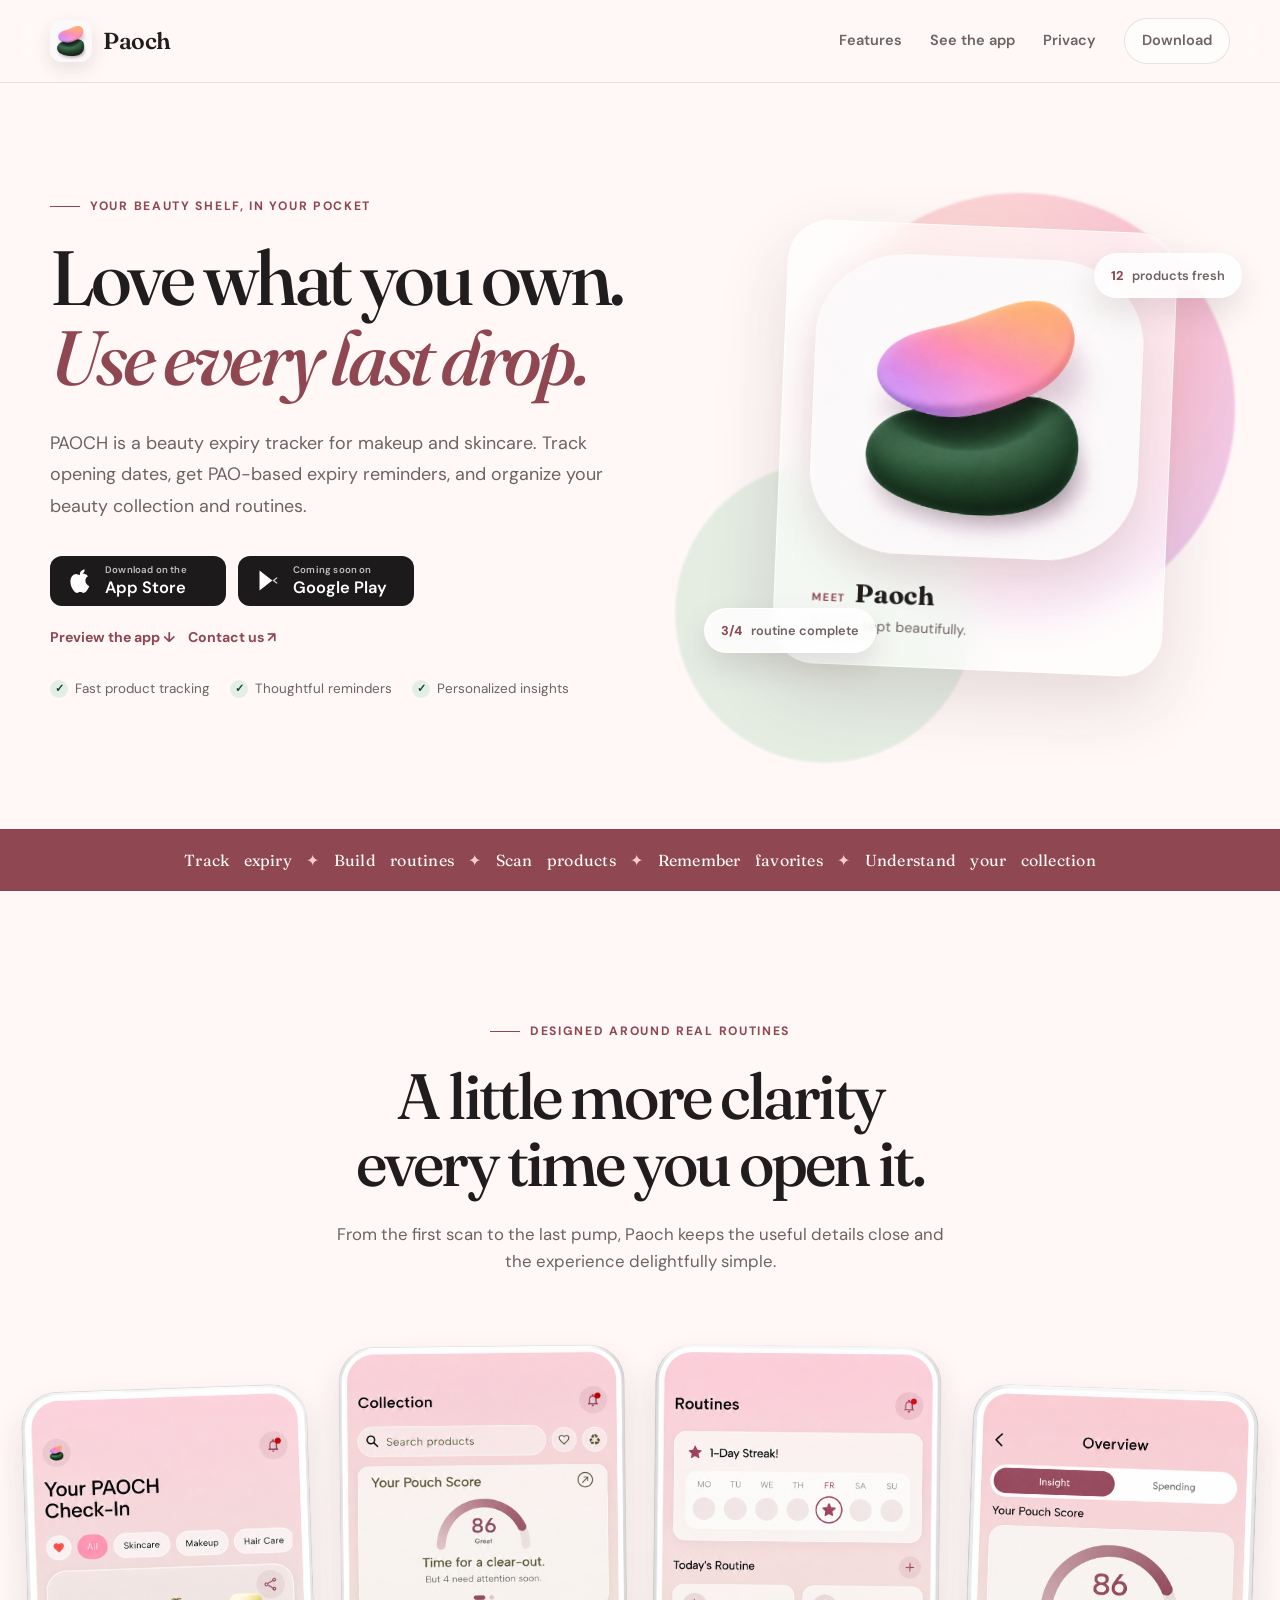
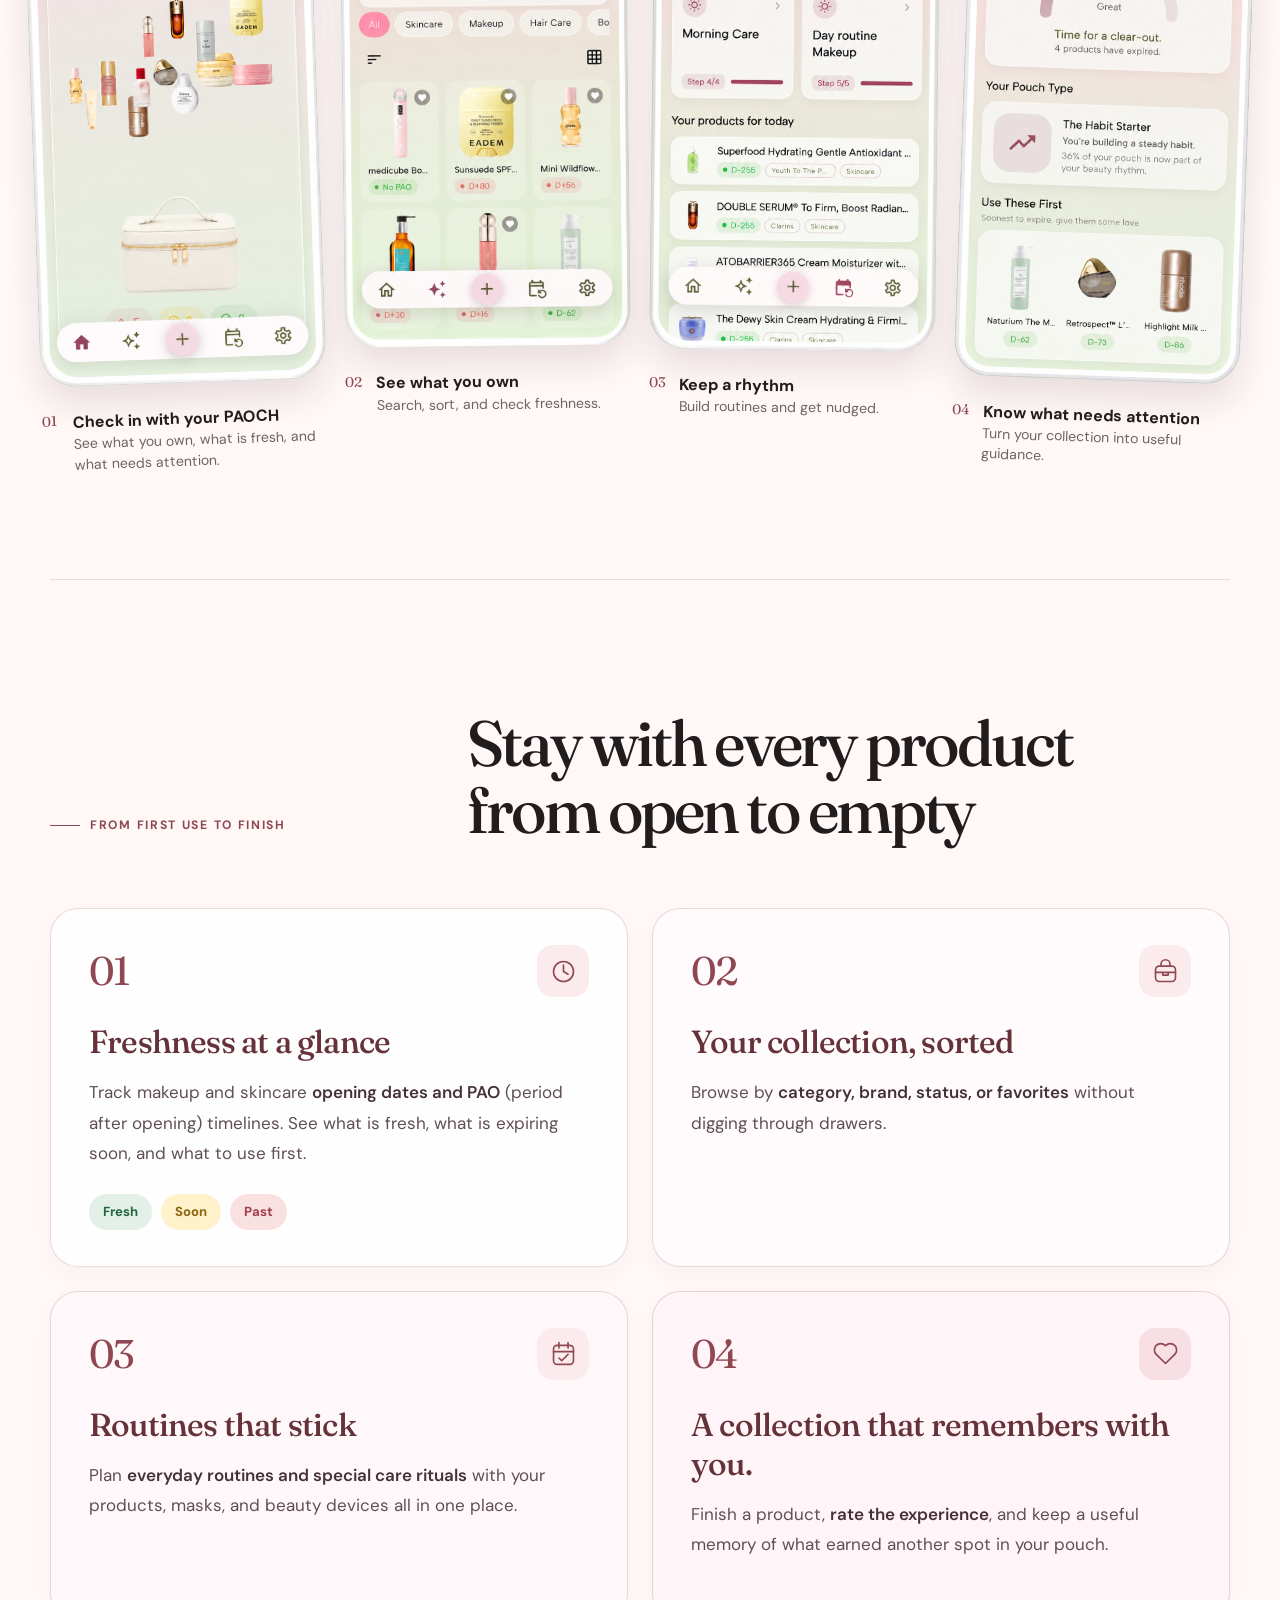
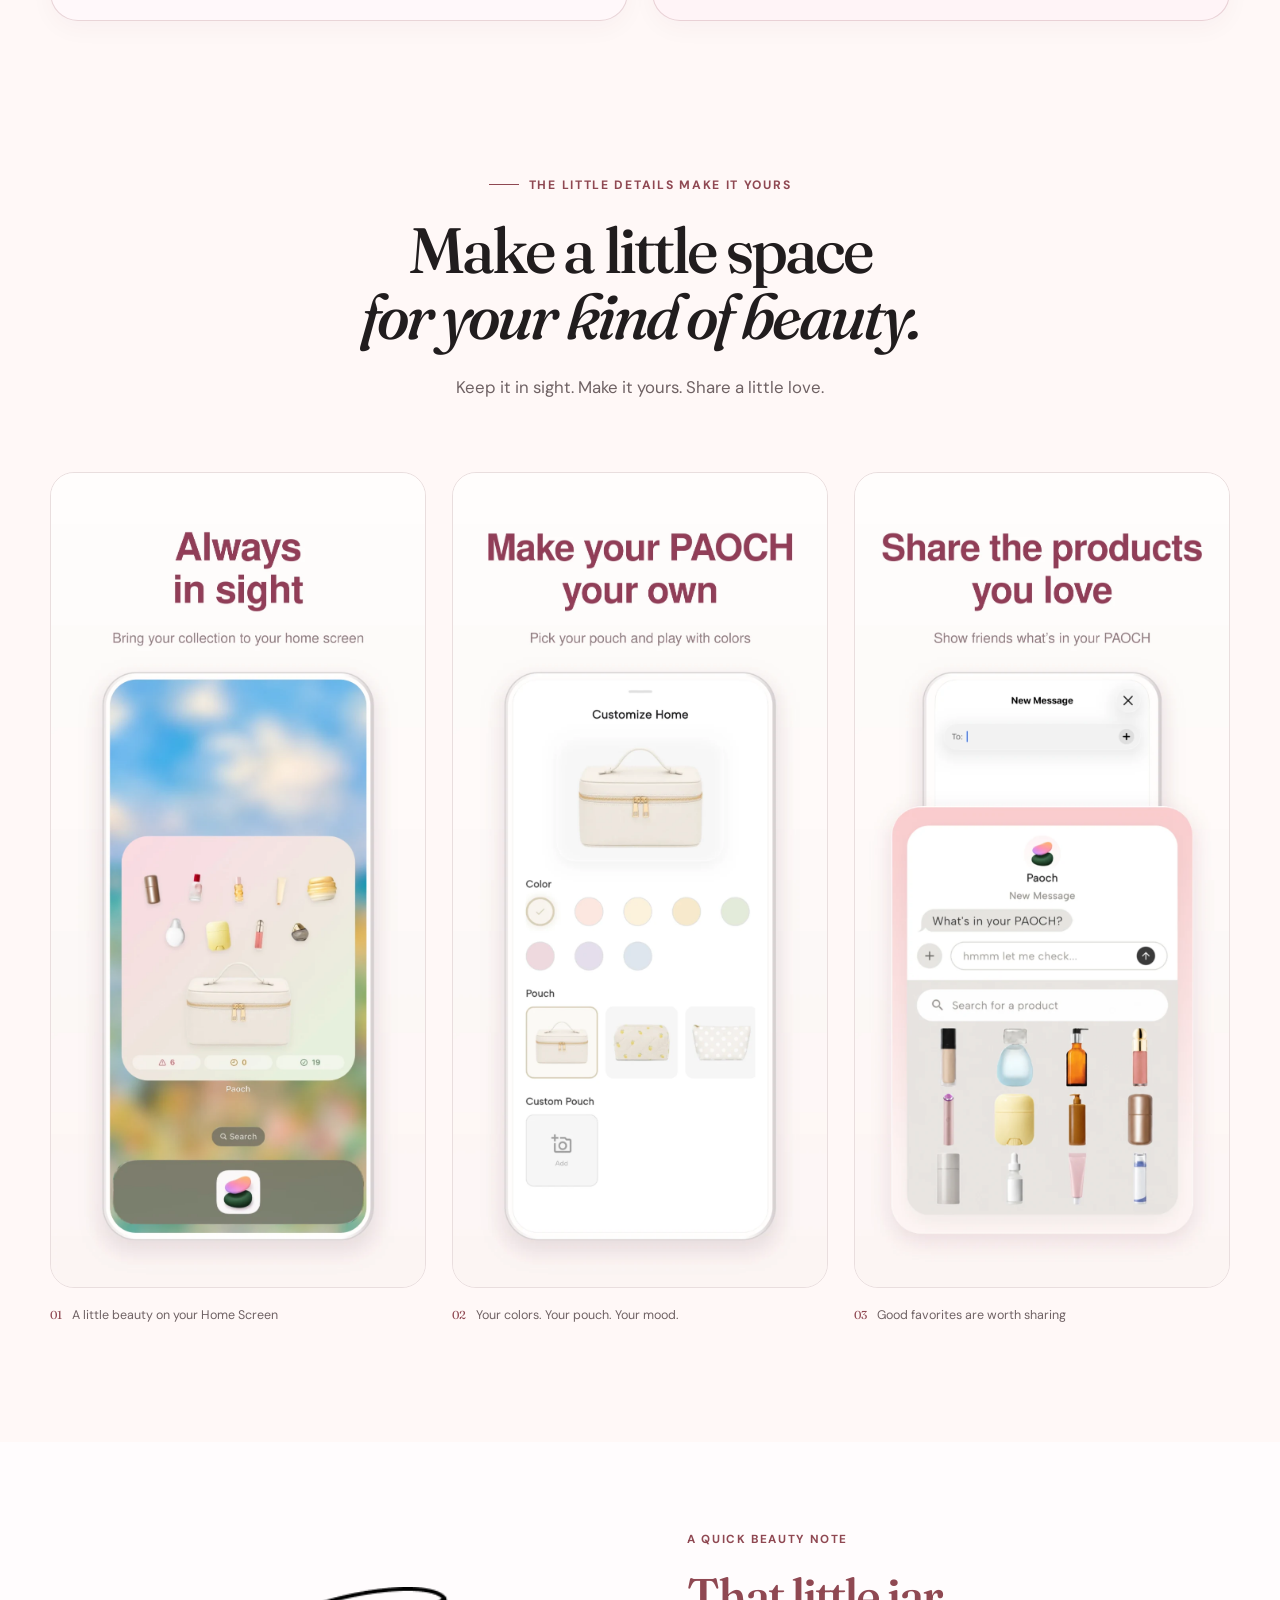
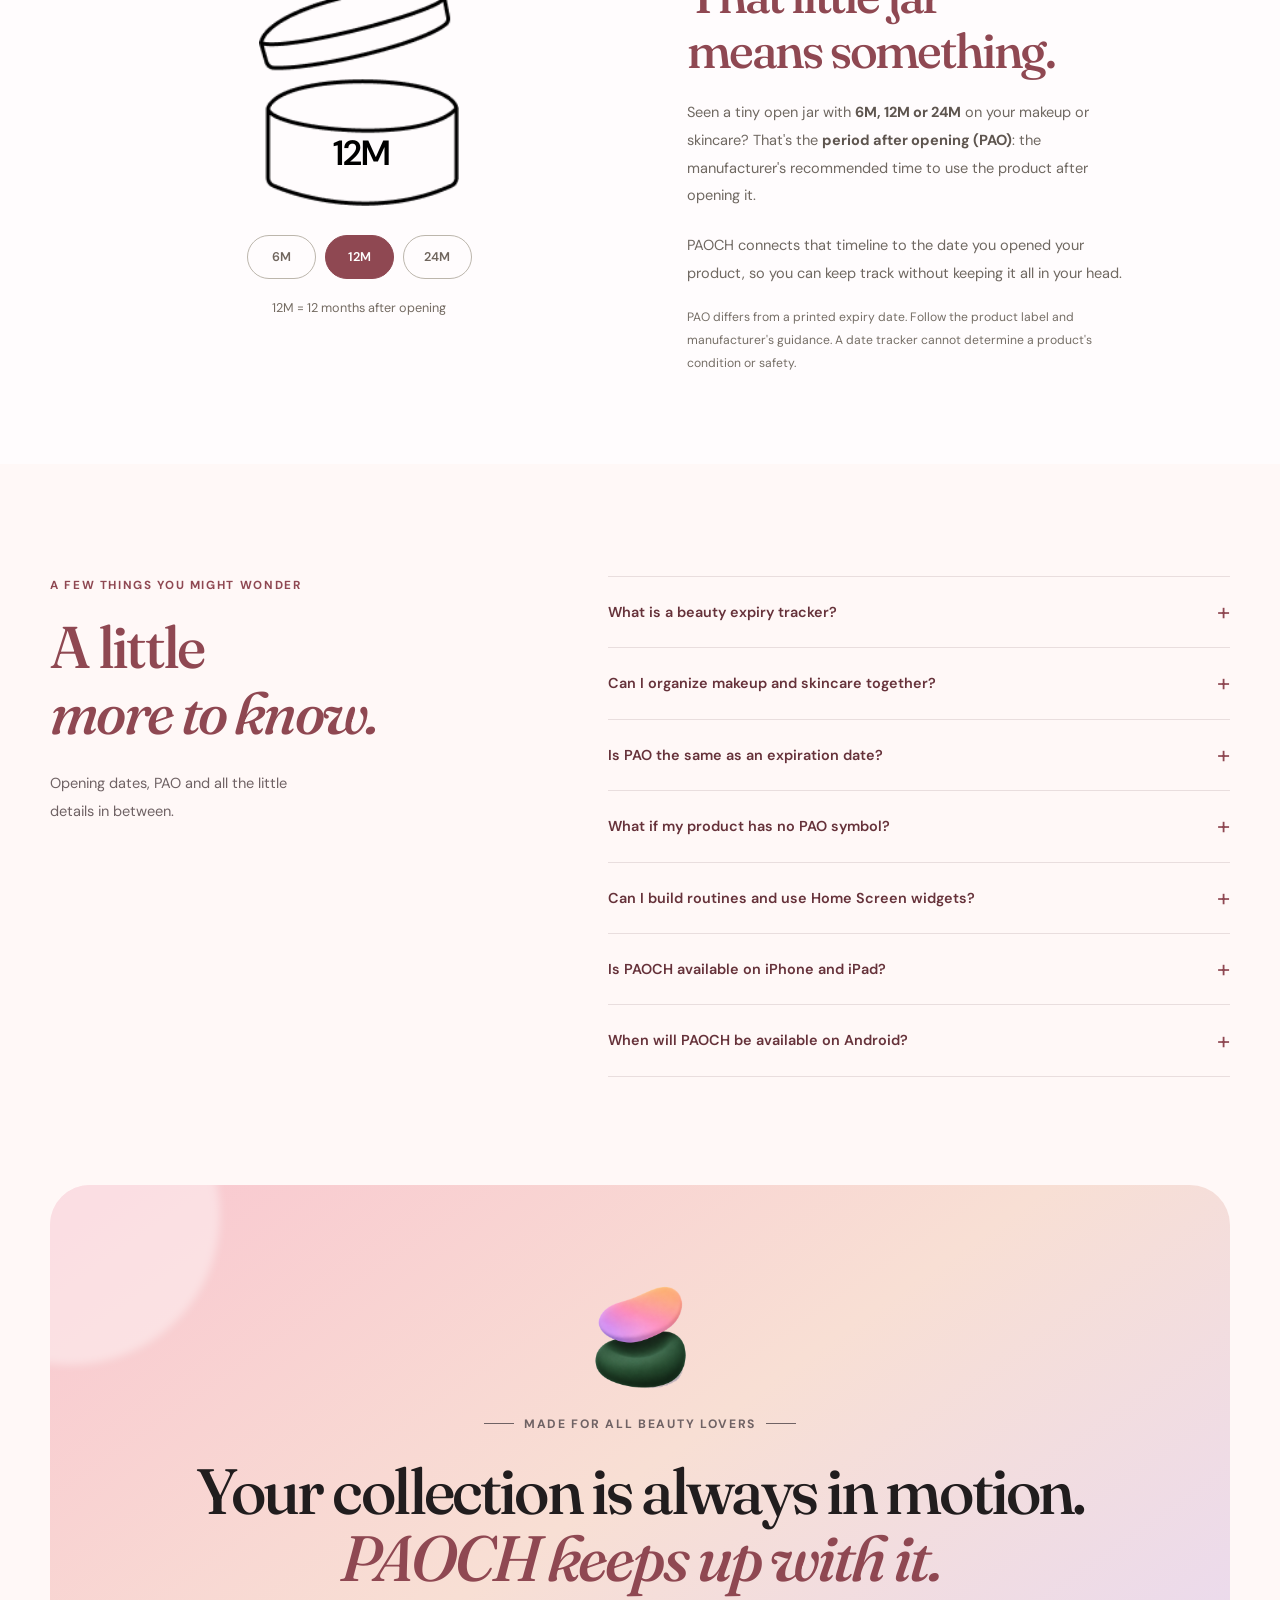
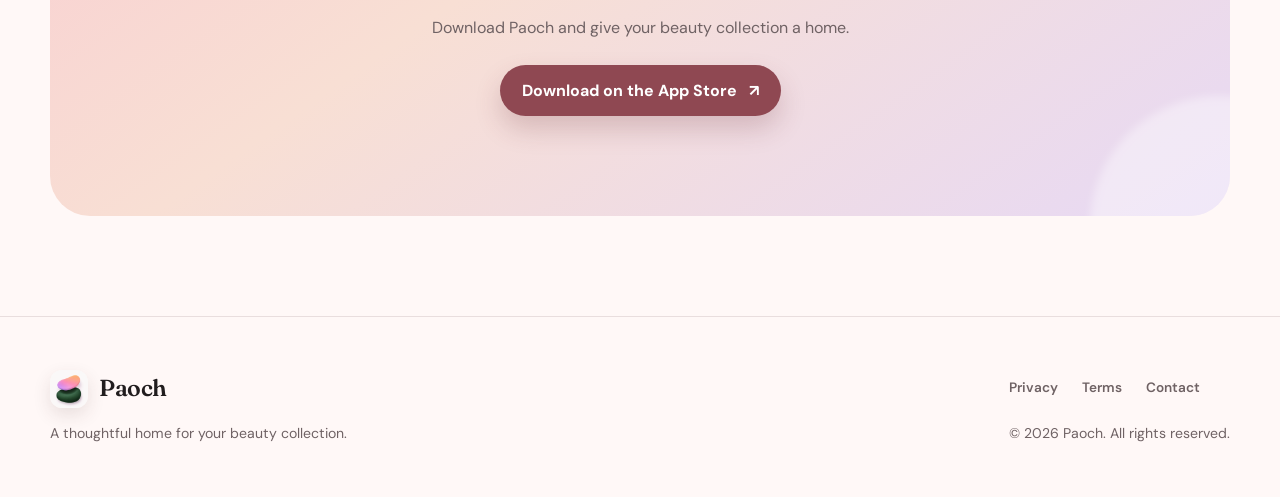
==== index.html @ af6e2d13 "Update mobile layout" ====
<!DOCTYPE html>
<html lang="en">
<head>
  <meta charset="UTF-8">
  <meta name="viewport" content="width=device-width, initial-scale=1.0">
  <meta name="theme-color" content="#fff8f7">
  <title>Beauty Expiry Tracker & Makeup Organizer | PAOCH</title>
  <meta name="description" content="Track makeup and skincare opening dates, PAO periods, and expiry reminders with PAOCH. Organize your beauty collection and daily routines in one place.">
  <meta property="og:title" content="Beauty Expiry Tracker & Makeup Organizer | PAOCH">
  <meta property="og:description" content="Track opening dates, PAO periods, and beauty expiry reminders with PAOCH. Keep your makeup, skincare, and routines organized.">
  <meta property="og:image" content="assets/app-icon.png">
  <link rel="icon" href="assets/app-icon.png">
  <link rel="stylesheet" href="style.css">
  <link rel="canonical" href="https://officialpaoch.github.io/">
<script type="application/ld+json">
{
  "@context": "https://schema.org",
  "@type": "WebSite",
  "name": "PAOCH",
  "url": "https://officialpaoch.github.io/"
}
</script>
<script type="application/ld+json">
{
  "@context": "https://schema.org",
  "@type": "SoftwareApplication",
  "name": "PAOCH",
  "description": "PAOCH is a beauty expiry tracker for makeup and skincare. Track opening dates, PAO reminders, and beauty routines.",
  "applicationCategory": "LifestyleApplication",
  "operatingSystem": "iOS, iPadOS",
  "url": "https://officialpaoch.github.io/",
  "installUrl": "https://apps.apple.com/app/id6796895822",
  "image": "https://officialpaoch.github.io/assets/app-icon.png",
  "offers": {
    "@type": "Offer",
    "price": 0,
    "url": "https://apps.apple.com/app/id6796895822"
  }
}
</script>
  <link rel="stylesheet" href="paoch-additions/additions.css">
  <script src="paoch-additions/additions.js" defer></script>
</head>
<body class="home">
  <header class="site-header">
    <div class="nav-shell">
      <a class="brand" href="index.html" aria-label="Paoch home">
        <img src="assets/app-icon.png" alt="" width="42" height="42">
        <span>Paoch</span>
      </a>
      <nav aria-label="Primary navigation">
        <a href="#features">Features</a>
        <a href="#showcase">See the app</a>
        <a href="privacy-policy.html">Privacy</a>
        <a class="nav-cta" href="https://apps.apple.com/app/id6796895822">Download</a>
      </nav>
    </div>
  </header>

  <main>
    <section class="hero section-shell">
      <div class="hero-copy">
        <p class="eyebrow"><span></span>Your beauty shelf, in your pocket</p>
        <h1>Love what you own.<br><em>Use every last drop.</em></h1>
        <p class="hero-lede">PAOCH is a beauty expiry tracker for makeup and skincare. Track opening dates, get PAO-based expiry reminders, and organize your beauty collection and routines.</p>
        <div class="store-buttons" aria-label="Paoch availability">
          <a class="store-badge" href="https://apps.apple.com/app/apple-store/id6796895822?pt=129191306&ct=website&mt=8" aria-label="Download Paoch on the App Store">
            <svg class="store-icon" viewBox="0 0 24 24" aria-hidden="true"><path d="M15.7 2.2c.1 1.2-.4 2.3-1.1 3.1-.8.9-2 1.5-3.1 1.4-.1-1.1.4-2.3 1.1-3.1.8-.8 2-1.4 3.1-1.4ZM19.8 17.1c-.5 1.2-1.1 2.4-2 3.6-.8 1.1-1.7 2.3-3 2.3-1.1 0-1.5-.7-3-.7s-2 .7-3.1.7c-1.3 0-2.2-1.2-3-2.3C3.3 17.3 2 12.2 4.1 8.6A4.7 4.7 0 0 1 8 6.2c1.2 0 2.4.8 3.1.8.7 0 2.2-1 3.6-.9.6 0 2.6.2 3.9 2.1-3.4 2-2.9 6.8 1.2 8.9Z"/></svg>
            <span><small>Download on the</small><strong>App Store</strong></span>
          </a>
          <button class="store-badge" type="button" disabled>
            <svg class="store-icon" viewBox="0 0 24 24" aria-hidden="true"><path d="M4 3.2v17.6L15.4 12 4 3.2Z"/><path d="m15.4 12 3.5-2.7c.7-.5 1.5.5.8 1L17.5 12l2.2 1.7c.7.5-.1 1.5-.8 1L15.4 12Z" opacity=".72"/></svg>
            <span><small>Coming soon on</small><strong>Google Play</strong></span>
          </button>
        </div>
        <div class="hero-actions">
          <a class="text-link" href="#showcase">Preview the app <span aria-hidden="true">↓</span></a>
          <a class="text-link" href="mailto:officialpaoch@gmail.com">Contact us <span aria-hidden="true">↗</span></a>
        </div>
        <ul class="trust-list" aria-label="Paoch highlights">
          <li><span aria-hidden="true">✓</span>Fast product tracking</li>
          <li><span aria-hidden="true">✓</span>Thoughtful reminders</li>
          <li><span aria-hidden="true">✓</span>Personalized insights</li>
        </ul>
      </div>

      <div class="hero-art" aria-label="Paoch app preview">
        <div class="orb orb-one"></div>
        <div class="orb orb-two"></div>
        <div class="icon-card">
          <img src="assets/app-icon.png" alt="Paoch app icon" width="300" height="300">
          <div class="icon-caption">
            <span class="caption-label">Meet</span>
            <strong>Paoch</strong>
            <span>Beauty, kept beautifully.</span>
          </div>
        </div>
        <div class="floating-note note-top"><span>12</span> products fresh</div>
        <div class="floating-note note-bottom"><span>3/4</span> routine complete</div>
      </div>
    </section>

    <section class="marquee" aria-label="Paoch features">
      <div class="paoch-marquee-track"><span class="paoch-marquee-group">Track expiry <span>✦</span> Build routines <span>✦</span> Scan products <span>✦</span> Remember favorites <span>✦</span> Understand your collection<span class="paoch-marquee-separator" aria-hidden="true"> <span>✦</span> </span></span><span class="paoch-marquee-group paoch-marquee-copy" aria-hidden="true">Track expiry <span>✦</span> Build routines <span>✦</span> Scan products <span>✦</span> Remember favorites <span>✦</span> Understand your collection<span class="paoch-marquee-separator"> <span>✦</span> </span></span></div>
    </section>

    <section class="showcase section-shell" id="showcase">
      <div class="section-heading">
        <p class="eyebrow"><span></span>Designed around real routines</p>
        <h2>A little more clarity<br>every time you open it.</h2>
        <p>From the first scan to the last pump, Paoch keeps the useful details close and the experience delightfully simple.</p>
      </div>

      <p class="swipe-hint" aria-hidden="true">Swipe to explore the app <span>→</span></p>

      <div class="phone-gallery">
        <figure class="phone-card phone-left">
          <div class="paoch-mockup-cutout" style="--mockup-ratio:752/1565;--mockup-radius-x:12.765957%;--mockup-radius-y:6.134185%;--mockup-image-width:120.345745%;--mockup-offset-x:-10.239362%;--mockup-offset-y:-3.642173%;">
            <img class="paoch-showcase-mockup" src="paoch-additions/showcase-home.png" width="905" height="1738" alt="PAOCH Home screen in a white phone frame, showing beauty products and a cream pouch." loading="lazy">
          </div>
          <figcaption><span>01</span><strong>Check in with your PAOCH</strong>See what you own, what is fresh, and what needs attention.</figcaption>
        </figure>
        <figure class="phone-card phone-inner-left">
          <div class="paoch-mockup-cutout" style="--mockup-ratio:764/1604;--mockup-radius-x:12.303665%;--mockup-radius-y:5.860349%;--mockup-image-width:118.586387%;--mockup-offset-x:-9.424084%;--mockup-offset-y:-3.990025%;">
            <img class="paoch-showcase-mockup" src="paoch-additions/showcase-collection.png" width="906" height="1736" alt="PAOCH Collection screen in a white phone frame, showing Pouch Score, categories and tracked products." loading="lazy">
          </div>
          <figcaption><span>02</span><strong>See what you own</strong>Search, sort, and check freshness.</figcaption>
        </figure>
        <figure class="phone-card phone-inner-right">
          <div class="paoch-mockup-cutout" style="--mockup-ratio:779/1644;--mockup-radius-x:12.580231%;--mockup-radius-y:5.961071%;--mockup-image-width:116.174583%;--mockup-offset-x:-8.087291%;--mockup-offset-y:-2.737226%;">
            <img class="paoch-showcase-mockup" src="paoch-additions/showcase-routines.png" width="905" height="1738" alt="PAOCH Routines screen in a white phone frame, showing a daily streak, routines and today's products." loading="lazy">
          </div>
          <figcaption><span>03</span><strong>Keep a rhythm</strong>Build routines and get nudged.</figcaption>
        </figure>
        <figure class="phone-card phone-right">
          <div class="paoch-mockup-cutout" style="--mockup-ratio:787/1628;--mockup-radius-x:12.198221%;--mockup-radius-y:5.896806%;--mockup-image-width:114.993647%;--mockup-offset-x:-7.496823%;--mockup-offset-y:-3.378378%;">
            <img class="paoch-showcase-mockup" src="paoch-additions/showcase-insights.png" width="905" height="1738" alt="PAOCH Insights Overview in a white phone frame, showing Pouch Score, Pouch Type and products to use first." loading="lazy">
          </div>
          <figcaption><span>04</span><strong>Know what needs attention</strong>Turn your collection into useful guidance.</figcaption>
        </figure>
      </div>
    </section>

    <section class="feature-section section-shell" id="features">
      <div class="feature-intro">
        <p class="eyebrow"><span></span>From first use to finish</p>
        <h2>Stay with every product<br>from open to empty</h2>
      </div>
      <div class="feature-grid">
        <article class="feature-card">
          <div class="paoch-feature-top">
            <div class="feature-number">01</div>
            <div class="feature-icon" aria-hidden="true"><svg viewBox="0 0 32 32" fill="none"><circle cx="16" cy="16" r="11"/><path d="M16 9v7l5 3"/></svg></div>
          </div>
          <h3>Freshness at a glance</h3>
          <p>Track makeup and skincare <strong>opening dates and PAO</strong> (period after opening) timelines. See what is fresh, what is expiring soon, and what to use first.</p>
          <div class="status-demo" aria-hidden="true">
            <span class="fresh">Fresh</span><span class="soon">Soon</span><span class="past">Past</span>
          </div>
        </article>
        <article class="feature-card">
          <div class="paoch-feature-top">
            <div class="feature-number">02</div>
            <div class="feature-icon" aria-hidden="true"><svg viewBox="0 0 32 32" fill="none"><rect x="5" y="10" width="22" height="17" rx="4"/><path d="M11 10V8a5 5 0 0 1 10 0v2M5 17h22M13 17v3h6v-3"/></svg></div>
          </div>
          <h3>Your collection, sorted</h3>
          <p>Browse by <strong>category, brand, status, or favorites</strong> without digging through drawers.</p>
        </article>
        <article class="feature-card">
          <div class="paoch-feature-top">
            <div class="feature-number">03</div>
            <div class="feature-icon" aria-hidden="true"><svg viewBox="0 0 32 32" fill="none"><rect x="5" y="7" width="22" height="21" rx="4"/><path d="M11 4v6M21 4v6M5 14h22M11 21l3 3 7-7"/></svg></div>
          </div>
          <h3>Routines that stick</h3>
          <p>Plan <strong>everyday routines and special care rituals</strong> with your products, masks, and beauty devices all in one place.</p>
        </article>
        <article class="feature-card memory-card">
          <div class="paoch-feature-top">
            <div class="feature-number">04</div>
            <div class="feature-icon" aria-hidden="true"><svg viewBox="0 0 32 32" fill="none"><path d="M16 27 5.8 17a7 7 0 0 1 9.9-9.9l.3.3.3-.3a7 7 0 0 1 9.9 9.9Z"/></svg></div>
          </div>
          <h3>A collection that remembers with you.</h3>
          <p>Finish a product, <strong>rate the experience</strong>, and keep a useful memory of what earned another spot in your pouch.</p>
        </article>
      </div>
    </section>

    <!-- PAOCH HOMEPAGE ADDITIONS START -->
    <section class="paoch-add-details section-shell" aria-labelledby="paoch-yours-heading">
      <div class="section-heading paoch-add-matched-heading"><p class="eyebrow"><span aria-hidden="true"></span>The little details make it yours</p><h2 id="paoch-yours-heading">Make a little space <br><em>for your kind of beauty.</em></h2><p>Keep it in sight. Make it yours. Share a little love.</p></div>
      <div class="paoch-add-gallery" tabindex="0" role="region" aria-label="PAOCH widgets, customization and sharing screenshots. Scroll horizontally on small screens.">
        <figure><img src="paoch-additions/screen-6.webp" width="941" height="2048" alt="Always in sight: PAOCH Home Screen widget showing beauty products and a cream pouch" loading="lazy"><figcaption><span>01</span> A little beauty on your Home Screen</figcaption></figure>
        <figure><img src="paoch-additions/screen-7.webp" width="941" height="2048" alt="Make your PAOCH your own: choose pouch styles and a color palette to personalize your home" loading="lazy"><figcaption><span>02</span> Your colors. Your pouch. Your mood.</figcaption></figure>
        <figure><img src="paoch-additions/screen-8.webp" width="941" height="2048" alt="Share the products you love: PAOCH beauty products shared through a message" loading="lazy"><figcaption><span>03</span> Good favorites are worth sharing</figcaption></figure>
      </div>
      <p class="paoch-add-gallery-hint" aria-hidden="true">A little more to see. Swipe to explore →</p>
    </section>

    <section class="paoch-add-pao" id="paoch-pao-guide" aria-labelledby="paoch-pao-heading"><div class="section-shell paoch-add-pao-grid">
      <div class="paoch-add-jar-visual">
        <figure class="paoch-add-jar" id="paoch-jar" role="img" aria-label="Open jar symbol: 12 months after opening"><img src="paoch-additions/pao-jar.png" width="156" height="171" alt="" loading="lazy"><span class="paoch-add-jar-number" id="paoch-jar-value" aria-hidden="true">12M</span></figure>
        <div class="paoch-add-switch" role="group" aria-label="Explore period after opening labels"><button type="button" data-paoch-months="6" aria-pressed="false">6M</button><button type="button" data-paoch-months="12" aria-pressed="true">12M</button><button type="button" data-paoch-months="24" aria-pressed="false">24M</button></div>
        <p class="paoch-add-output" id="paoch-pao-output" aria-live="polite">12M = 12 months after opening</p>
      </div>
      <div class="paoch-add-copy"><p class="paoch-add-eyebrow">A quick beauty note</p><h2 class="paoch-add-title" id="paoch-pao-heading">That little jar <br>means something.</h2><p>Seen a tiny open jar with <strong>6M, 12M or 24M</strong> on your makeup or skincare? That's the <strong>period after opening (PAO)</strong>: the manufacturer's recommended time to use the product after opening it.</p><p>PAOCH connects that timeline to the date you opened your product, so you can keep track without keeping it all in your head.</p><p class="paoch-add-note">PAO differs from a printed expiry date. Follow the product label and manufacturer's guidance. A date tracker cannot determine a product's condition or safety.</p></div>
    </div></section>

    <section class="paoch-add-faq section-shell" id="paoch-faq" aria-labelledby="paoch-faq-heading"><div class="paoch-add-faq-grid">
      <div class="paoch-add-faq-intro"><p class="paoch-add-eyebrow">A few things you might wonder</p><h2 class="paoch-add-title" id="paoch-faq-heading">A little <br><em class="paoch-add-italic">more to know.</em></h2><p>Opening dates, PAO and all the little details in between.</p></div>
      <div class="paoch-add-faq-items">
        <details><summary>What is a beauty expiry tracker?</summary><p>A beauty expiry tracker helps you record when you opened your makeup and skincare, track each product's period after opening (PAO) and get reminders as the recorded date approaches. PAOCH brings those records together with your beauty collection and routines.</p></details>
        <details><summary>Can I organize makeup and skincare together?</summary><p>Yes. PAOCH keeps makeup, skincare and other beauty products in one collection. You can add products with a photo, supported barcode or manual entry, then keep their opening dates and product details close.</p></details>
        <details><summary>Is PAO the same as an expiration date?</summary><p>No. PAO refers to the recommended period after opening for applicable products. A printed expiry or best-before date is a separate instruction. Always follow the product's labeling and manufacturer guidance.</p></details>
        <details><summary>What if my product has no PAO symbol?</summary><p>Check its packaging and the manufacturer's guidance. You can enter product details manually in PAOCH, using the guidance for that specific product. Avoid assuming all beauty products have the same usable period.</p></details>
        <details><summary>Can I build routines and use Home Screen widgets?</summary><p>Yes. Organize morning, evening and custom beauty routines, check off your steps and bring your collection to your Home Screen with widgets. Some features and widget sizes require PAOCH Pro.</p></details>
        <details><summary>Is PAOCH available on iPhone and iPad?</summary><p>Yes. You can find PAOCH on the App Store for iPhone and iPad. The App Store listing shows current device requirements and availability for your region.</p></details>
        <details><summary>When will PAOCH be available on Android?</summary><p>PAOCH for Android is currently in testing and is expected to launch soon.</p></details>
      </div>
    </div></section>

    <!-- PAOCH HOMEPAGE ADDITIONS END -->

    <section class="closing section-shell">
      <img src="assets/logo-mark.png" alt="" width="170" height="170">
      <p class="eyebrow centered"><span></span>Made for all beauty lovers<span></span></p>
      <h2>Your collection is always in motion.<br><em>PAOCH keeps up with it.</em></h2>
      <p>Download Paoch and give your beauty collection a home.</p>
      <a class="button button-primary" href="https://apps.apple.com/app/id6796895822">Download on the App Store <span aria-hidden="true">↗</span></a>
    </section>
  </main>

  <footer>
    <div class="footer-shell">
      <a class="brand footer-brand" href="index.html"><img src="assets/app-icon.png" alt="" width="38" height="38"><span>Paoch</span></a>
      <p>A thoughtful home for your beauty collection.</p>
      <div class="footer-links">
        <a href="privacy-policy.html">Privacy</a>
        <a href="terms-of-service.html">Terms</a>
        <a href="mailto:officialpaoch@gmail.com">Contact</a>
      </div>
      <p class="copyright">© 2026 Paoch. All rights reserved.</p>
    </div>
  </footer>
</body>
</html>
---- style.css ----
@import url('https://fonts.googleapis.com/css2?family=DM+Sans:wght@400;500;600;700&family=Fraunces:opsz,wght@9..144,500;9..144,600&display=swap');

:root {
  --cream: #fff8f7;
  --blush: #fceced;
  --rose: #e91e63;
  --wine: #8f4852;
  --wine-dark: #66323a;
  --green: #173f2d;
  --ink: #211d1e;
  --muted: #6f6264;
  --line: rgba(90, 52, 59, .13);
  --white: #fffdfc;
  --shadow: 0 28px 70px rgba(77, 37, 45, .14);
  --shell: 1180px;
}

* { box-sizing: border-box; margin: 0; padding: 0; }
html { scroll-behavior: smooth; }
body {
  background: var(--cream);
  color: var(--ink);
  font-family: 'DM Sans', -apple-system, BlinkMacSystemFont, 'Segoe UI', sans-serif;
  font-size: 16px;
  line-height: 1.65;
  overflow-x: hidden;
}
img { display: block; max-width: 100%; }
a { color: inherit; }
a, button { -webkit-tap-highlight-color: transparent; }
a:focus-visible, button:focus-visible, select:focus-visible { outline: 3px solid rgba(143, 72, 82, .35); outline-offset: 4px; }
.sr-only {
  position: absolute;
  width: 1px;
  height: 1px;
  overflow: hidden;
  clip: rect(0, 0, 0, 0);
  white-space: nowrap;
  clip-path: inset(50%);
}
.section-shell, .nav-shell, .footer-shell { width: min(calc(100% - 48px), var(--shell)); margin-inline: auto; }

.site-header {
  position: relative;
  z-index: 20;
  border-bottom: 1px solid var(--line);
  background: rgba(255, 248, 247, .84);
  backdrop-filter: blur(18px);
}
.nav-shell { min-height: 82px; display: flex; align-items: center; justify-content: space-between; gap: 32px; }
.brand { display: inline-flex; align-items: center; gap: 11px; text-decoration: none; }
.brand img { border-radius: 12px; box-shadow: 0 7px 18px rgba(72, 39, 45, .12); }
.brand span { font-family: 'Fraunces', Georgia, serif; font-size: 1.45rem; font-weight: 600; letter-spacing: -.02em; }
nav { display: flex; align-items: center; gap: 28px; }
nav a { color: var(--muted); font-size: .91rem; font-weight: 600; text-decoration: none; }
nav a:hover, nav a.active { color: var(--wine); }
.language-picker { position: relative; display: inline-flex; align-items: center; width: 100%; }
.language-picker::after {
  content: '⌄';
  position: absolute;
  right: 11px;
  top: 50%;
  color: var(--wine);
  font-size: .82rem;
  line-height: 1;
  pointer-events: none;
  transform: translateY(-58%);
}
.language-picker select {
  width: 100%;
  min-height: 36px;
  appearance: none;
  padding: 6px 31px 6px 12px;
  border: 1px solid var(--line);
  border-radius: 999px;
  background: rgba(255, 255, 255, .62);
  color: var(--wine-dark);
  font: 600 .84rem/1.2 'DM Sans', -apple-system, BlinkMacSystemFont, 'Segoe UI', sans-serif;
  cursor: pointer;
}
.language-picker select:hover { background: rgba(255, 255, 255, .9); }
.nav-cta { padding: 10px 17px; border: 1px solid var(--line); border-radius: 999px; background: rgba(255,255,255,.55); }

.hero { min-height: 730px; display: grid; grid-template-columns: 1.08fr .92fr; align-items: center; gap: 70px; padding-block: 80px 96px; }
.hero-copy { position: relative; z-index: 2; }
.eyebrow { display: flex; align-items: center; gap: 10px; margin-bottom: 22px; color: var(--wine); font-size: .76rem; font-weight: 700; letter-spacing: .14em; text-transform: uppercase; }
.eyebrow > span { width: 30px; height: 1px; background: currentColor; }
h1, h2 { font-family: 'Fraunces', Georgia, serif; font-weight: 500; letter-spacing: -.045em; line-height: 1.04; }
h1 { max-width: 710px; font-size: clamp(3.5rem, 6vw, 6rem); }
h1 em, h2 em { color: var(--wine); font-style: italic; }
.hero-lede { max-width: 620px; margin: 30px 0 34px; color: var(--muted); font-size: 1.12rem; line-height: 1.75; }
.hero-actions { display: flex; gap: 12px; flex-wrap: wrap; }
.store-buttons { display: flex; flex-wrap: wrap; gap: 12px; margin-bottom: 20px; }
.store-badge { display: flex; min-width: 176px; align-items: center; gap: 11px; padding: 9px 17px 10px; border: 0; border-radius: 12px; background: #1d1a1b; color: white; font-family: inherit; text-align: left; opacity: 1; cursor: default; }
.store-badge:disabled { color: white; opacity: 1; }
a.store-badge { text-decoration: none; cursor: pointer; }
a.store-badge:hover { background: #332c2f; }
.store-badge small, .store-badge strong { display: block; line-height: 1.05; }
.store-badge small { margin-bottom: 4px; color: rgba(255,255,255,.72); font-size: .6rem; font-weight: 600; letter-spacing: .02em; }
.store-badge strong { font-size: 1.03rem; font-weight: 600; }
.store-icon { width: 27px; height: 27px; fill: currentColor; flex: 0 0 27px; }
.text-link { color: var(--wine); font-size: .88rem; font-weight: 700; text-decoration: none; }
.text-link:hover { text-decoration: underline; text-underline-offset: 4px; }
.button { display: inline-flex; align-items: center; justify-content: center; gap: 12px; min-height: 51px; padding: 0 22px; border-radius: 999px; font-weight: 700; text-decoration: none; transition: transform .2s ease, box-shadow .2s ease, background .2s ease; }
.button:hover { transform: translateY(-2px); }
.button-primary { background: var(--wine); color: white; box-shadow: 0 13px 26px rgba(112, 54, 65, .22); }
.button-primary:hover { background: var(--wine-dark); box-shadow: 0 17px 32px rgba(112, 54, 65, .28); }
.button-secondary { border: 1px solid var(--line); background: rgba(255,255,255,.55); color: var(--wine-dark); }
.trust-list { display: flex; flex-wrap: wrap; gap: 20px; margin-top: 28px; list-style: none; color: var(--muted); font-size: .84rem; }
.trust-list li { display: flex; align-items: center; gap: 7px; }
.trust-list span { display: grid; place-items: center; width: 18px; height: 18px; border-radius: 50%; background: #e4eee8; color: var(--green); font-size: .68rem; font-weight: 700; }

.hero-art { position: relative; min-height: 570px; display: grid; place-items: center; }
.icon-card { position: relative; z-index: 2; width: min(390px, 85%); padding: 30px 30px 25px; border: 1px solid rgba(255,255,255,.75); border-radius: 42px; background: rgba(255,255,255,.58); box-shadow: var(--shadow); backdrop-filter: blur(18px); transform: rotate(2.4deg); }
.icon-card > img { width: 100%; border-radius: 28%; box-shadow: 0 20px 42px rgba(64, 38, 45, .12); }
.icon-caption { display: grid; grid-template-columns: auto 1fr; align-items: baseline; column-gap: 9px; padding: 20px 7px 2px; }
.icon-caption .caption-label { color: var(--wine); font-size: .68rem; font-weight: 700; letter-spacing: .12em; text-transform: uppercase; }
.icon-caption strong { font-family: 'Fraunces', Georgia, serif; font-size: 1.6rem; }
.icon-caption > span:last-child { grid-column: 1 / -1; color: var(--muted); font-size: .88rem; }
.orb { position: absolute; border-radius: 50%; filter: blur(1px); }
.orb-one { width: 430px; height: 430px; background: radial-gradient(circle at 35% 28%, #ffd8c8, #f8aec8 57%, #d6bdff); transform: translate(45px, -40px); opacity: .7; }
.orb-two { width: 300px; height: 300px; background: #dce9dc; transform: translate(-150px, 165px); opacity: .72; }
.floating-note { position: absolute; z-index: 4; display: flex; align-items: center; gap: 9px; padding: 11px 16px; border: 1px solid rgba(255,255,255,.8); border-radius: 999px; background: rgba(255,255,255,.84); box-shadow: 0 14px 30px rgba(81, 46, 53, .13); color: var(--muted); font-size: .8rem; font-weight: 600; backdrop-filter: blur(14px); }
.floating-note span { color: var(--wine); font-weight: 800; }
.note-top { top: 90px; right: -12px; }
.note-bottom { bottom: 80px; left: -15px; }

.marquee { overflow: hidden; padding: 17px 0; border-block: 1px solid var(--line); background: var(--wine); color: #fff8f7; white-space: nowrap; }
.marquee div { width: max-content; margin: auto; font-family: 'Fraunces', Georgia, serif; font-size: 1rem; letter-spacing: .015em; word-spacing: 10px; }
.marquee span { color: #facccd; }

.showcase { padding-block: 130px 150px; }
.section-heading { max-width: 740px; margin: 0 auto 70px; text-align: center; }
.section-heading .eyebrow { justify-content: center; }
.section-heading h2, .feature-intro h2, .closing h2 { font-size: clamp(2.7rem, 5vw, 4.8rem); }
.section-heading > p:last-child { max-width: 610px; margin: 24px auto 0; color: var(--muted); font-size: 1.05rem; }
.phone-gallery { display: grid; grid-template-columns: repeat(4, minmax(0, 1fr)); align-items: start; gap: 24px; }
.swipe-hint { display: none; }
.phone-card { min-width: 0; }
.phone-left { transform: translateY(42px) rotate(-2deg); }
.phone-inner-left { transform: rotate(-.65deg); }
.phone-inner-right { transform: rotate(.65deg); }
.phone-right { transform: translateY(42px) rotate(2deg); }
.phone-frame { position: relative; overflow: hidden; padding: 10px; border: 1px solid rgba(59, 34, 39, .2); border-radius: 42px; background: #211d1e; box-shadow: 0 32px 65px rgba(66, 31, 39, .2); }
.phone-frame img { width: 100%; aspect-ratio: 428 / 930; border-radius: 33px; object-fit: cover; object-position: top; }
.phone-speaker { position: absolute; z-index: 2; top: 19px; left: 50%; width: 78px; height: 20px; border-radius: 99px; background: #211d1e; transform: translateX(-50%); }
.phone-card figcaption { display: grid; grid-template-columns: 31px 1fr; margin-top: 24px; color: var(--muted); font-size: .88rem; line-height: 1.45; }
.phone-card figcaption span { grid-row: 1 / 3; color: var(--wine); font-family: 'Fraunces', Georgia, serif; }
.phone-card figcaption strong { color: var(--ink); font-size: 1rem; }

.feature-section { padding-block: 130px; border-top: 1px solid var(--line); }
.feature-intro { display: grid; grid-template-columns: .65fr 1.35fr; align-items: end; gap: 50px; margin-bottom: 65px; }
.feature-intro .eyebrow { margin-bottom: 8px; }
.feature-grid { display: grid; grid-template-columns: 1fr 1fr; gap: 18px; }
.feature-card { position: relative; min-height: 330px; overflow: hidden; padding: 40px; border: 1px solid var(--line); border-radius: 28px; background: rgba(255,255,255,.56); }
.feature-card.feature-wide { grid-column: span 2; min-height: 300px; }
.feature-number { position: absolute; top: 26px; right: 28px; color: var(--wine); font-family: 'Fraunces', Georgia, serif; font-size: .82rem; }
.feature-icon { display: grid; place-items: center; width: 62px; height: 62px; margin-bottom: 45px; border-radius: 20px; background: var(--blush); color: var(--wine); font-size: 2rem; }
.feature-card h3 { max-width: 520px; margin-bottom: 12px; font-family: 'Fraunces', Georgia, serif; font-size: 1.75rem; line-height: 1.15; }
.feature-card p { max-width: 550px; color: var(--muted); }
.status-demo { display: flex; gap: 10px; margin-top: 30px; }
.status-demo span { padding: 7px 13px; border-radius: 999px; font-size: .75rem; font-weight: 700; }
.fresh { background: #e3f0e7; color: #256541; }.soon { background: #fff1c9; color: #8b6410; }.past { background: #fae1e1; color: #a33d49; }
.memory-card { display: grid; grid-template-columns: 180px 1fr; align-items: center; gap: 45px; background: var(--green); color: white; }
.memory-card p { color: rgba(255,255,255,.7); }
.memory-card a { display: inline-block; margin-top: 18px; color: white; font-weight: 700; text-underline-offset: 5px; }
.memory-mark { display: grid; place-items: center; width: 160px; height: 160px; border: 1px solid rgba(255,255,255,.18); border-radius: 50%; background: radial-gradient(circle, rgba(255,255,255,.16), transparent 70%); font-family: 'Fraunces', Georgia, serif; font-size: 4.5rem; }

.how-it-works { padding-block: 120px; border-top: 1px solid var(--line); }
.section-heading.compact { max-width: 760px; margin-bottom: 55px; }
.steps { display: grid; grid-template-columns: repeat(3, 1fr); gap: 20px; list-style: none; }
.steps li { display: flex; gap: 17px; padding: 26px 24px; border-top: 1px solid var(--wine); }
.steps li > span { display: grid; flex: 0 0 30px; place-items: center; width: 30px; height: 30px; border-radius: 50%; background: var(--blush); color: var(--wine); font-size: .8rem; font-weight: 700; }
.steps strong { font-family: 'Fraunces', Georgia, serif; font-size: 1.25rem; }
.steps p { margin-top: 7px; color: var(--muted); font-size: .9rem; }

.closing { position: relative; overflow: hidden; margin-bottom: 100px; padding: 100px 30px; border-radius: 40px; background: linear-gradient(145deg, #f9c7d0, #f8dfd4 48%, #e7d9f5); text-align: center; }
.closing::before, .closing::after { content: ''; position: absolute; border-radius: 50%; background: rgba(255,255,255,.4); filter: blur(4px); }
.closing::before { width: 300px; height: 300px; left: -130px; top: -120px; }.closing::after { width: 260px; height: 260px; right: -120px; bottom: -140px; }
.closing img { position: relative; z-index: 1; width: 105px; height: 105px; margin: 0 auto 24px; border-radius: 32px; object-fit: contain; }
.eyebrow.centered { position: relative; z-index: 1; justify-content: center; }
.closing h2, .closing > p, .closing .button { position: relative; z-index: 1; }
.closing > p { margin: 24px 0; color: var(--muted); }

footer { padding: 52px 0; border-top: 1px solid var(--line); }
.footer-shell { display: grid; grid-template-columns: 1fr auto; gap: 14px 30px; align-items: center; }
.footer-shell > p { color: var(--muted); font-size: .88rem; }
.footer-links { grid-column: 2; grid-row: 1; display: flex; gap: 24px; }
.footer-links a { color: var(--muted); font-size: .85rem; font-weight: 600; text-decoration: none; }
.footer-links a:hover { color: var(--wine); }
.copyright { text-align: right; }

/* Legal pages */
body:not(.home) main { width: min(calc(100% - 48px), 760px); margin: 0 auto; padding: 85px 0 110px; }
.policy-page { position: relative; }
.policy-language {
  position: absolute;
  top: 91px;
  left: -178px;
  width: 146px;
  padding: 13px;
  border: 1px solid var(--line);
  border-radius: 17px;
  background: rgba(255, 255, 255, .54);
  box-shadow: 0 14px 35px rgba(77, 37, 45, .07);
  backdrop-filter: blur(12px);
}
.policy-language > span {
  display: block;
  margin: 0 0 8px 3px;
  color: var(--muted);
  font-size: .68rem;
  font-weight: 700;
  letter-spacing: .1em;
  line-height: 1;
  text-transform: uppercase;
}
body:not(.home) main h1 { margin-bottom: 8px; font-size: clamp(2.7rem, 6vw, 4.2rem); }
body:not(.home) main h2 { margin: 46px 0 12px; font-family: 'Fraunces', Georgia, serif; font-size: 1.55rem; letter-spacing: -.025em; }
body:not(.home) main h3 { margin: 26px 0 8px; font-size: 1rem; }
body:not(.home) main p, body:not(.home) main li { color: var(--muted); }
body:not(.home) main p { margin-bottom: 17px; }
body:not(.home) main ul { margin: 8px 0 20px; padding-left: 22px; }
body:not(.home) main li { margin-bottom: 9px; }
body:not(.home) main a { color: var(--wine); text-underline-offset: 3px; }
.effective-date { display: inline-block; margin: 8px 0 36px !important; padding: 6px 12px; border-radius: 999px; background: var(--blush); color: var(--wine) !important; font-size: .8rem; font-weight: 700; }
body:not(.home) > header:not(.site-header) { border-bottom: 1px solid var(--line); }
body:not(.home) > header:not(.site-header) { min-height: 82px; display: flex; align-items: center; justify-content: space-between; width: min(calc(100% - 48px), var(--shell)); margin-inline: auto; }
body:not(.home) > header:not(.site-header) h1 a { font-family: 'Fraunces', Georgia, serif; font-size: 1.45rem; text-decoration: none; }
body:not(.home) nav a { display: inline !important; }
body:not(.home) > footer { color: var(--muted); font-size: .85rem; text-align: center; }

@media (max-width: 1120px) {
  .policy-language {
    position: static;
    display: grid;
    grid-template-columns: auto 136px;
    align-items: center;
    gap: 10px;
    width: max-content;
    margin-bottom: 30px;
    padding: 9px 10px 9px 13px;
    border-radius: 999px;
  }
  .policy-language > span { margin: 0; }
}

/* Open-source acknowledgements */
body.open-source main h2 { font-size: clamp(1.65rem, 3vw, 2.25rem); }
.oss-hero { padding-bottom: 58px; border-bottom: 1px solid var(--line); }
.oss-hero .eyebrow { margin-bottom: 18px; }
.oss-hero > h1 { max-width: none; }
.oss-lede { max-width: 800px; margin-top: 28px; color: var(--ink) !important; font-family: 'Fraunces', Georgia, serif; font-size: clamp(1.3rem, 2.5vw, 1.8rem); line-height: 1.45; }
.oss-scope { max-width: 790px; margin-top: 20px; padding-left: 18px; border-left: 2px solid var(--wine); font-size: .92rem; }
.oss-summary-grid { display: grid; grid-template-columns: repeat(3, 1fr); gap: 16px; margin: 50px 0 76px; }
.oss-summary-card { position: relative; min-height: 230px; padding: 28px; border: 1px solid var(--line); border-radius: 24px; background: rgba(255,255,255,.58); }
.oss-summary-card > span { color: var(--wine); font-family: 'Fraunces', Georgia, serif; font-size: .78rem; }
body.open-source main .oss-summary-card h2 { margin: 42px 0 10px; font-size: 1.35rem; }
.oss-summary-card p { font-size: .9rem; }
.oss-packages > h2, .oss-fonts > h2 { margin-top: 0; }
.oss-packages > p, .oss-fonts > p { max-width: 780px; }
.oss-group-grid { display: grid; grid-template-columns: repeat(2, minmax(0, 1fr)); gap: 18px; margin-top: 34px; }
.oss-group { padding: 30px; border: 1px solid var(--line); border-radius: 26px; background: rgba(255,255,255,.55); }
.oss-group-label { margin-bottom: 18px !important; color: var(--wine) !important; font-size: .7rem !important; font-weight: 800; letter-spacing: .12em; text-transform: uppercase; }
.oss-package-list { margin: 0 !important; padding: 0 !important; list-style: none; }
.oss-package-list li { margin: 0 !important; padding: 16px 0; border-top: 1px solid var(--line); }
.oss-package-list li:first-child { border-top: 0; }
.oss-package-list a { display: flex; align-items: center; justify-content: space-between; gap: 12px; color: var(--ink) !important; text-decoration: none; }
.oss-package-list a:hover strong { color: var(--wine); }
.oss-package-list strong { min-width: 0; overflow-wrap: anywhere; font-size: .92rem; transition: color .2s ease; }
.oss-package-list p { margin: 4px 0 0 !important; font-size: .78rem; line-height: 1.45; }
.oss-license { flex: 0 0 auto; padding: 4px 8px; border-radius: 999px; background: var(--blush); color: var(--wine); font-size: .62rem; font-weight: 800; letter-spacing: .02em; white-space: nowrap; }
.oss-note { margin: 28px 0 0 !important; padding: 20px 22px; border-radius: 18px; background: rgba(23,63,45,.08); color: var(--green) !important; font-size: .86rem; }
.oss-open-data { display: grid; grid-template-columns: .72fr 1.28fr; gap: 50px; margin: 78px 0; padding: 44px; border-radius: 28px; background: var(--green); color: white; }
body.open-source main .oss-open-data h2 { margin: 0; color: white; }
.oss-open-data .oss-group-label { color: rgba(255,255,255,.65) !important; }
.oss-open-data p { color: rgba(255,255,255,.76) !important; }
.oss-open-data a { color: white !important; }
.oss-fonts { padding-top: 4px; }
.oss-font-grid { display: grid; grid-template-columns: repeat(2, 1fr); gap: 18px; margin: 30px 0 22px; }
.oss-font-card { position: relative; padding: 30px; border: 1px solid var(--line); border-radius: 24px; background: rgba(255,255,255,.55); }
body.open-source main .oss-font-card h3 { margin: 0 0 7px; font-family: 'Fraunces', Georgia, serif; font-size: 1.7rem; }
.oss-font-card p { margin-bottom: 16px !important; }
.oss-font-card a { font-size: .84rem; font-weight: 700; }
.oss-font-card > .oss-license { position: absolute; top: 27px; right: 27px; }
.oss-license-disclosure { overflow: hidden; border: 1px solid var(--line); border-radius: 20px; background: rgba(255,255,255,.55); }
.oss-license-disclosure summary { padding: 20px 22px; color: var(--wine); font-weight: 700; cursor: pointer; }
.oss-license-disclosure[open] summary { border-bottom: 1px solid var(--line); }
.oss-license-text { max-height: 520px; overflow: auto; padding: 24px; color: var(--muted); font-family: ui-monospace, SFMono-Regular, Menlo, Consolas, monospace; font-size: .74rem; line-height: 1.55; white-space: pre-wrap; overflow-wrap: anywhere; }
.oss-contact { margin-top: 76px; padding: 38px; border-radius: 26px; background: linear-gradient(145deg, var(--blush), rgba(231,217,245,.7)); }
body.open-source main .oss-contact h2 { margin: 0 0 12px; }
.oss-contact p { margin: 0 !important; }

@media (max-width: 900px) {
  .site-header { position: sticky; top: 0; }
  nav a:not(.nav-cta) { display: none; }
  .hero { grid-template-columns: 1fr; gap: 30px; padding-top: 70px; text-align: center; }
  .hero .eyebrow, .trust-list, .hero-actions, .store-buttons { justify-content: center; }
  .hero-lede { margin-inline: auto; }
  .hero-art { min-height: 520px; }
  .phone-gallery { gap: 14px; }
  .phone-frame { padding: 7px; border-radius: 30px; }
  .phone-frame img { border-radius: 24px; }
  .phone-speaker { top: 14px; width: 58px; height: 15px; }
  .feature-intro { grid-template-columns: 1fr; gap: 20px; }
  .steps { grid-template-columns: 1fr; }
  .oss-summary-grid { grid-template-columns: 1fr; }
  .oss-summary-card { min-height: 0; }
  .oss-open-data { grid-template-columns: 1fr; gap: 18px; }
}

@media (max-width: 650px) {
  .section-shell, .nav-shell, .footer-shell { width: min(calc(100% - 30px), var(--shell)); }
  .nav-shell { min-height: 66px; gap: 12px; }
  .brand img { width: 36px; height: 36px; }
  .brand span { font-size: 1.25rem; }
  .nav-cta { min-height: 44px; display: inline-flex; align-items: center; padding: 8px 14px; }
  h1 { font-size: clamp(2.8rem, 14vw, 4.2rem); }
  .hero { min-height: auto; gap: 12px; padding-block: 48px 58px; }
  .eyebrow { margin-bottom: 18px; font-size: .69rem; letter-spacing: .12em; }
  .hero-lede { font-size: 1rem; }
  .store-buttons { max-width: 300px; margin: 0 auto 18px; }
  .store-badge { width: 100%; min-height: 54px; }
  .hero-actions { gap: 22px; }
  .text-link { min-height: 44px; display: inline-flex; align-items: center; }
  .trust-list { display: grid; width: max-content; max-width: 100%; grid-template-columns: 1fr; justify-items: start; gap: 9px; margin: 24px auto 0; }
  .hero-art { min-height: 390px; }
  .icon-card { width: min(270px, 78%); padding: 18px 18px 16px; border-radius: 29px; transform: rotate(1deg); }
  .icon-caption { padding-top: 14px; }
  .icon-caption strong { font-size: 1.4rem; }
  .floating-note { gap: 6px; padding: 9px 12px; font-size: .72rem; }
  .note-top { right: 2px; top: 56px; }.note-bottom { left: 2px; bottom: 48px; }
  .orb-one { width: 280px; height: 280px; transform: translate(30px, -22px); }
  .orb-two { width: 190px; height: 190px; transform: translate(-95px, 115px); }
  .marquee div { margin-left: 16px; font-size: .9rem; }
  .showcase { padding-block: 76px 88px; }
  .section-heading { margin-bottom: 30px; }
  .section-heading h2, .feature-intro h2 { font-size: clamp(2.35rem, 11vw, 3.2rem); }
  .section-heading > p:last-child { margin-top: 18px; font-size: .96rem; }
  .swipe-hint { display: flex; align-items: center; justify-content: center; gap: 8px; margin-bottom: 6px; color: var(--wine); font-size: .76rem; font-weight: 700; letter-spacing: .04em; }
  .swipe-hint span { font-size: 1rem; }
  .phone-gallery { display: flex; overflow-x: auto; align-items: flex-start; gap: 18px; margin-inline: -15px; padding: 18px 28px 46px; scroll-padding-inline: 28px; scroll-snap-type: x mandatory; overscroll-behavior-inline: contain; scrollbar-width: none; -webkit-overflow-scrolling: touch; }
  .phone-gallery::-webkit-scrollbar { display: none; }
  .phone-card { flex: 0 0 82vw; max-width: 320px; scroll-snap-align: center; transform: none; }
  .phone-card figcaption { margin-top: 18px; }
  .feature-section { padding-block: 76px; }
  .feature-grid { grid-template-columns: 1fr; }
  .feature-card, .feature-card.feature-wide { grid-column: auto; min-height: 0; padding: 28px; }
  .feature-icon { margin-bottom: 32px; }
  .feature-card h3 { font-size: 1.55rem; }
  .status-demo { flex-wrap: wrap; margin-top: 24px; }
  .memory-card { grid-template-columns: 1fr; gap: 24px; }
  .memory-mark { width: 90px; height: 90px; font-size: 2.7rem; }
  .memory-card a { min-height: 44px; display: inline-flex; align-items: center; }
  .how-it-works { padding-block: 76px; }
  .steps { gap: 8px; }
  .steps li { padding: 22px 12px; }
  .closing { margin-bottom: 60px; padding: 60px 18px; border-radius: 28px; }
  .closing img { width: 92px; height: 92px; border-radius: 27px; }
  .closing h2 { font-size: clamp(2.2rem, 10vw, 2.7rem); }
  .closing .eyebrow > span { width: 18px; }
  .closing .button { width: min(100%, 240px); }
  .footer-shell { grid-template-columns: 1fr; text-align: center; }
  .footer-brand, .footer-links { justify-self: center; }
  .footer-links { grid-column: 1; grid-row: auto; }
  .footer-links a { min-height: 44px; display: inline-flex; align-items: center; }
  .copyright { text-align: center; }
  body:not(.home) main { width: min(calc(100% - 30px), 760px); padding-top: 60px; }
  body:not(.home) > header:not(.site-header) { width: min(calc(100% - 30px), var(--shell)); flex-direction: column; justify-content: center; gap: 5px; padding: 15px 0; }
  body:not(.home) nav { gap: 16px; }
  body:not(.home) nav a:not(.nav-cta) { display: inline; }
  .oss-hero { padding-bottom: 44px; }
  .oss-summary-grid { margin: 38px 0 58px; }
  .oss-summary-card { padding: 24px; }
  body.open-source main .oss-summary-card h2 { margin-top: 24px; }
  .oss-group-grid, .oss-font-grid { grid-template-columns: 1fr; }
  .oss-group { padding: 24px; }
  .oss-open-data { margin: 58px 0; padding: 30px 24px; }
  .oss-font-card { padding: 24px; }
  .oss-font-card > .oss-license { top: 22px; right: 22px; }
  .oss-contact { margin-top: 58px; padding: 28px 24px; }
}

@media (max-width: 360px) {
  .section-shell, .nav-shell, .footer-shell { width: min(calc(100% - 24px), var(--shell)); }
  .brand span { font-size: 1.15rem; }
  .nav-cta { padding-inline: 11px; font-size: .82rem; }
  h1 { font-size: 2.65rem; }
  .hero-lede { line-height: 1.65; }
  .hero-art { min-height: 350px; }
  .icon-card { width: 235px; }
  .floating-note { padding: 8px 10px; font-size: .67rem; }
  .note-top { top: 48px; }.note-bottom { bottom: 38px; }
  .phone-card { flex-basis: 86vw; }
  .feature-card, .feature-card.feature-wide { padding: 24px; }
  .closing { padding-inline: 14px; }
}

@media (hover: none) {
  .button:hover { transform: none; }
}

@media (prefers-reduced-motion: reduce) {
  html { scroll-behavior: auto; }
  *, *::before, *::after { transition-duration: .01ms !important; }
}
---- paoch-additions/additions.css ----
/* Three additions to the existing PAOCH homepage. Styles are scoped. */
.paoch-add-details { padding-block: 24px 116px; }
.paoch-add-matched-heading h2 em { color: inherit; }
.paoch-add-eyebrow { display: flex; align-items: center; gap: 10px; margin: 0 0 20px; color: var(--wine, #8f4852); font-size: .73rem; font-weight: 700; line-height: 1.6; letter-spacing: .14em; text-transform: uppercase; }
.paoch-add-title { margin: 0; color: var(--wine, #8f4852); font-family: 'Fraunces', Georgia, serif; font-size: clamp(2.5rem, 4.6vw, 3.7rem); font-weight: 500; line-height: 1.12; letter-spacing: -.045em; }
.paoch-add-italic { font-style: italic; }
.paoch-add-gallery { display: grid; grid-template-columns: repeat(3, minmax(0, 1fr)); align-items: start; gap: 26px; margin-top: 46px; }
.paoch-add-gallery figure { min-width: 0; margin: 0; }
.paoch-add-gallery img { width: 100%; height: auto; border: 1px solid var(--line, #eadadd); border-radius: 24px; transition: transform .25s ease; }
.paoch-add-gallery figcaption { display: flex; align-items: baseline; gap: 10px; margin-top: 17px; color: var(--muted, #6f6264); font-size: .78rem; line-height: 1.7; }
.paoch-add-gallery figcaption span { flex: 0 0 auto; color: var(--wine, #8f4852); font-family: 'Fraunces', Georgia, serif; font-size: .72rem; }
.paoch-add-gallery:focus-visible { outline: 3px solid var(--wine, #8f4852); outline-offset: 8px; border-radius: 12px; }
.paoch-add-gallery-hint { display: none; }
.paoch-add-pao { padding-block: 88px; background: #fffcfd; scroll-margin-top: 100px; }
.paoch-add-pao-grid { display: grid; grid-template-columns: 1fr 1fr; align-items: center; gap: 94px; max-width: 1030px; }
.paoch-add-jar-visual { display: flex; min-height: 350px; flex-direction: column; align-items: center; justify-content: center; }
.paoch-add-jar { position: relative; width: 200px; max-width: 70%; aspect-ratio: 156 / 171; margin: 0; }
.paoch-add-jar img { width: 100%; height: 100%; object-fit: contain; }
.paoch-add-jar-number { position: absolute; left: 51.3%; top: 76%; transform: translate(-50%, -50%); color: #000; font-family: 'DM Sans', -apple-system, BlinkMacSystemFont, 'Segoe UI', sans-serif; font-size: 35px; font-weight: 600; line-height: 1; letter-spacing: -.035em; white-space: nowrap; }
.paoch-add-switch { display: flex; gap: 9px; margin-top: 29px; }
.paoch-add-switch button { min-width: 69px; min-height: 44px; padding: 8px 16px; border: 1px solid #bcb6ac; border-radius: 999px; background: transparent; color: #6f655d; font: 600 .79rem/1.3 'DM Sans', -apple-system, BlinkMacSystemFont, 'Segoe UI', sans-serif; cursor: pointer; transition: background .18s ease, color .18s ease, border-color .18s ease; }
.paoch-add-switch button[aria-pressed="true"] { border-color: var(--wine, #8f4852); background: var(--wine, #8f4852); color: #fff; }
.paoch-add-switch button:focus-visible { outline: 3px solid var(--wine, #8f4852); outline-offset: 4px; }
.paoch-add-output { margin-top: 18px; color: #746b62; font-size: .79rem; line-height: 1.7; text-align: center; }
.paoch-add-copy .paoch-add-title { font-size: clamp(2.3rem, 3.8vw, 3.25rem); }
.paoch-add-copy > p:not(.paoch-add-eyebrow) { max-width: 450px; margin-top: 22px; color: #6f6861; font-size: .91rem; line-height: 1.9; }
.paoch-add-copy strong { color: #5e554f; font-weight: 700; }
.paoch-add-copy > p.paoch-add-note { margin-top: 19px; color: #756e66; font-size: .76rem; line-height: 1.9; }
.paoch-add-faq { padding-block: 112px 108px; scroll-margin-top: 100px; }
.paoch-add-faq-grid { display: grid; grid-template-columns: .85fr 1.15fr; align-items: start; gap: 98px; }
.paoch-add-faq-intro > p:last-child { max-width: 270px; margin-top: 24px; color: var(--muted, #6f6264); font-size: .91rem; line-height: 1.9; }
.paoch-add-faq-items { border-top: 1px solid var(--line, #eadadd); }
.paoch-add-faq-items details { border-bottom: 1px solid var(--line, #eadadd); }
.paoch-add-faq-items summary { display: flex; align-items: center; justify-content: space-between; gap: 25px; padding: 23px 0; color: var(--wine-dark, #66323a); font-size: .9rem; font-weight: 600; line-height: 1.7; list-style: none; cursor: pointer; }
.paoch-add-faq-items summary::-webkit-details-marker { display: none; }
.paoch-add-faq-items summary::after { content: '+'; flex-shrink: 0; color: var(--wine, #8f4852); font-size: 24px; font-weight: 400; line-height: 1; }
.paoch-add-faq-items details[open] summary::after { content: '\2212'; }
.paoch-add-faq-items summary:focus-visible { outline: 3px solid var(--wine, #8f4852); outline-offset: 5px; border-radius: 3px; }
.paoch-add-faq-items details > p { max-width: 550px; padding: 0 26px 24px 0; color: var(--muted, #6f6264); font-size: .86rem; line-height: 1.95; }
@media (hover: hover) { .paoch-add-gallery figure:hover img { transform: translateY(-5px); } .paoch-add-switch button:not([aria-pressed="true"]):hover { background: #fff9; } }
@media (max-width: 1000px) { .paoch-add-pao-grid { gap: 48px; } .paoch-add-faq-grid { gap: 48px; } .paoch-add-gallery { gap: 20px; } }
@media (max-width: 700px) {
  .paoch-add-details { padding-block: 8px 76px; }
  .paoch-add-title { font-size: clamp(2.35rem, 8.1vw, 3rem); }
  .paoch-add-eyebrow { margin-bottom: 18px; font-size: .64rem; letter-spacing: .1em; }
  .paoch-add-gallery { display: flex; gap: 18px; margin-top: 30px; padding: 8px 24px 22px; margin-inline: -24px; overflow-x: auto; scroll-snap-type: x mandatory; scroll-padding-inline: 24px; overscroll-behavior-inline: contain; scrollbar-width: thin; scrollbar-color: #b68b93 transparent; -webkit-overflow-scrolling: touch; }
  .paoch-add-gallery figure { flex: 0 0 min(76vw, 330px); scroll-snap-align: center; }
  .paoch-add-gallery img { border-radius: 21px; }
  .paoch-add-gallery figcaption { font-size: .76rem; }
  .paoch-add-gallery-hint { display: block; margin-top: 12px; color: var(--wine, #8f4852); font-size: .72rem; text-align: center; }
  .paoch-add-pao { padding-block: 65px 70px; }
  .paoch-add-pao-grid { grid-template-columns: 1fr; gap: 42px; }
  .paoch-add-jar-visual { min-height: 0; }
  .paoch-add-jar { width: 174px; }
  .paoch-add-jar-number { font-size: 31px; }
  .paoch-add-copy .paoch-add-title { font-size: clamp(2.3rem, 8.8vw, 3rem); }
  .paoch-add-copy > p:not(.paoch-add-eyebrow) { max-width: none; font-size: .9rem; }
  .paoch-add-copy > p.paoch-add-note { font-size: .76rem; }
  .paoch-add-faq { padding-block: 76px 82px; }
  .paoch-add-faq-grid { grid-template-columns: 1fr; gap: 36px; }
  .paoch-add-faq-intro > p:last-child { max-width: 310px; margin-top: 20px; font-size: .9rem; }
  .paoch-add-faq-items summary { gap: 20px; padding-block: 21px; font-size: .88rem; }
  .paoch-add-faq-items details > p { padding-right: 8px; font-size: .85rem; }
}
@media (max-width: 650px) { .paoch-add-gallery { margin-inline: -15px; padding-inline: 22px; scroll-padding-inline: 22px; } }
@media (max-width: 360px) { .paoch-add-gallery { margin-inline: -12px; padding-inline: 18px; scroll-padding-inline: 18px; } .paoch-add-title { font-size: 2.1rem; } }
@media (prefers-reduced-motion: reduce) { .paoch-add-gallery img, .paoch-add-switch button { transition: none; } }

/* Show the supplied phone pixels without their surrounding canvas. */
#showcase .phone-gallery { position: relative; left: 50%; width: min(calc(100vw - 64px), 1440px); transform: translateX(-50%); }
.paoch-mockup-cutout { position: relative; overflow: hidden; aspect-ratio: var(--mockup-ratio); border-radius: var(--mockup-radius-x) / var(--mockup-radius-y); box-shadow: 0 18px 34px rgba(66, 31, 39, .12); }
.paoch-mockup-cutout .paoch-showcase-mockup { position: absolute; display: block; top: var(--mockup-offset-y); left: var(--mockup-offset-x); width: var(--mockup-image-width); max-width: none; height: auto; }
@media (hover: hover) and (prefers-reduced-motion: no-preference) {
  #showcase .paoch-mockup-cutout { transition: transform .25s ease; }
  #showcase .phone-card:hover .paoch-mockup-cutout { transform: translateY(-5px); }
}
@media (max-width: 1000px) {
  #showcase .phone-gallery { left: auto; width: 100%; max-width: 740px; grid-template-columns: repeat(2, minmax(0, 1fr)); gap: 60px 38px; margin-inline: auto; transform: none; }
  #showcase .phone-card { transform: none; }
}
@media (max-width: 650px) {
  #showcase .phone-gallery { display: flex; width: auto; max-width: none; gap: 24px; margin-inline: -15px; padding: 20px 26px 54px; scroll-padding-inline: 26px; }
  #showcase .phone-card { flex: 0 0 min(86vw, 360px); max-width: 360px; }
}
@media (max-width: 360px) {
  #showcase .phone-gallery { margin-inline: -12px; padding-inline: 20px; scroll-padding-inline: 20px; }
}

/* Give the four core features the same clear, readable hierarchy. */
#features .feature-grid { grid-template-columns: repeat(2, minmax(0, 1fr)); gap: 24px; }
#features .feature-card { min-height: 330px; padding: 36px 38px; border: 1px solid rgba(143, 72, 82, .2); background: #fffefe; box-shadow: 0 8px 24px rgba(77, 37, 45, .035); }
#features .paoch-feature-top { display: flex; align-items: center; justify-content: space-between; gap: 20px; margin-bottom: 25px; }
#features .feature-number { position: static; color: var(--wine); font-size: 2.5rem; line-height: 1; letter-spacing: -.045em; }
#features .feature-icon { flex: 0 0 52px; width: 52px; height: 52px; margin: 0; border-radius: 16px; background: #fcebed; color: var(--wine); }
#features .feature-icon svg { width: 29px; height: 29px; stroke: currentColor; stroke-width: 1.8; stroke-linecap: round; stroke-linejoin: round; }
#features .feature-card h3 { max-width: 100%; margin-bottom: 16px; color: var(--wine-dark); font-size: clamp(1.8rem, 2.5vw, 2.15rem); font-weight: 500; line-height: 1.22; letter-spacing: -.025em; }
#features .feature-card p { max-width: 100%; color: #5f4f53; font-size: 1.0625rem; line-height: 1.8; }
#features .feature-card p strong { color: #443238; font-weight: 600; }
#features .status-demo { gap: 9px; margin-top: 25px; }
#features .status-demo span { padding: 7px 14px; font-size: .82rem; }
#features .memory-card { display: block; color: var(--ink); }
#features .feature-card:nth-child(2) { background: #fffbfc; }
#features .feature-card:nth-child(3) { background: #fff8fa; }
#features .feature-card:nth-child(4) { background: #fff4f7; }
#features .memory-card .feature-icon { background: #f7dfe4; }
@media (max-width: 900px) {
  #features .feature-grid { gap: 20px; }
  #features .feature-card { padding: 30px; }
}
@media (max-width: 650px) {
  #features .feature-grid { grid-template-columns: minmax(0, 1fr); gap: 18px; }
  #features .feature-card { min-height: 0; padding: 28px; border-radius: 24px; }
  #features .paoch-feature-top { margin-bottom: 22px; }
  #features .feature-number { font-size: 2.25rem; }
  #features .feature-card h3 { font-size: 1.8rem; }
}
@media (max-width: 360px) {
  #features .feature-card { padding: 24px; }
}

/* Mobile layout adjustments; keep the desktop composition unchanged. */
@media (max-width: 650px) {
  .hero h1 { max-width: none; font-size: clamp(1.5rem, 8.7vw, 3.4rem); line-height: 1.16; white-space: nowrap; }
  .hero .hero-lede { margin: 22px auto 24px; }
  .hero .store-buttons { display: grid; grid-template-columns: repeat(2, minmax(0, 1fr)); width: 100%; max-width: 340px; gap: 10px; margin: 0 auto 18px; }
  .hero .store-badge { min-width: 0; width: 100%; min-height: 50px; justify-content: center; gap: 8px; padding: 8px 10px; border-radius: 10px; }
  .hero .store-icon { flex: 0 0 23px; width: 23px; height: 23px; }
  .hero .store-badge small { font-size: .55rem; white-space: nowrap; }
  .hero .store-badge strong { font-size: .9rem; white-space: nowrap; }
  .hero .hero-art { width: 100%; max-width: 330px; min-height: 330px; margin-inline: auto; }
  .hero .icon-card { width: min(230px, 72%); padding: 16px 16px 14px; border-radius: 28px; }
  .hero .icon-card > img { width: 100%; height: auto; aspect-ratio: 1; object-fit: contain; }
  .hero .icon-caption { padding-top: 12px; }
  .hero .icon-caption strong { font-size: 1.25rem; }
  .hero .icon-caption > span:last-child { font-size: .8rem; }
  .hero .floating-note { gap: 5px; padding: 7px 9px; font-size: .65rem; }
  .hero .note-top { top: 45px; right: 0; }
  .hero .note-bottom { bottom: 40px; left: 0; }
  .hero .orb-one { width: 240px; height: 240px; transform: translate(22px, -12px); }
  .hero .orb-two { width: 160px; height: 160px; transform: translate(-70px, 80px); }
  #showcase .phone-gallery { gap: 18px; padding-inline: 22px; scroll-padding-inline: 22px; }
  #showcase .phone-card { flex: 0 0 min(76vw, 330px); max-width: 330px; }
}
@media (max-width: 360px) {
  .hero .store-badge { gap: 6px; padding-inline: 8px; }
  .hero .store-icon { flex-basis: 22px; width: 22px; height: 22px; }
  .hero .store-badge strong { font-size: .86rem; }
  #showcase .phone-gallery { padding-inline: 18px; scroll-padding-inline: 18px; }
}

/* Keep one accessible ribbon copy, with a seamless repeat on mobile. */
.marquee .paoch-marquee-group { color: inherit; }
.marquee .paoch-marquee-copy, .marquee .paoch-marquee-separator { display: none; }
@keyframes paoch-marquee-scroll {
  from { transform: translateX(0); }
  to { transform: translateX(-50%); }
}
@media (max-width: 650px) {
  .hero { row-gap: 0; }
  .hero .hero-copy { display: contents; }
  .hero .hero-copy > .eyebrow { grid-row: 1; }
  .hero .hero-copy > h1 { grid-row: 2; }
  .hero .hero-copy > .hero-lede { grid-row: 3; }
  .hero > .hero-art { grid-row: 4; margin: 0 auto 24px; }
  .hero .store-buttons { grid-row: 5; }
  .hero .hero-actions { display: none; }
  .hero .trust-list { grid-row: 6; margin: 4px auto 0; }
  .marquee .paoch-marquee-track { display: flex; width: max-content; margin: 0; animation: paoch-marquee-scroll 30s linear infinite; }
  .marquee .paoch-marquee-group { display: block; flex: 0 0 auto; padding-inline: 16px; }
  .marquee .paoch-marquee-separator { display: inline; }
  .paoch-add-pao-grid { display: flex; flex-direction: column; align-items: stretch; gap: 0; }
  .paoch-add-copy { display: contents; }
  .paoch-add-copy > .paoch-add-eyebrow { order: 0; }
  .paoch-add-copy > h2 { order: 1; }
  .paoch-add-jar-visual { order: 2; margin: 26px 0 6px; }
  .paoch-add-copy > p:not(.paoch-add-eyebrow) { order: 3; }
  .paoch-add-jar { width: 140px; }
  .paoch-add-jar-number { font-size: 25px; }
  .paoch-add-switch { margin-top: 22px; }
  .paoch-add-output { margin-top: 14px; }
}
@media (prefers-reduced-motion: reduce) {
  .marquee .paoch-marquee-track { animation: none; }
}
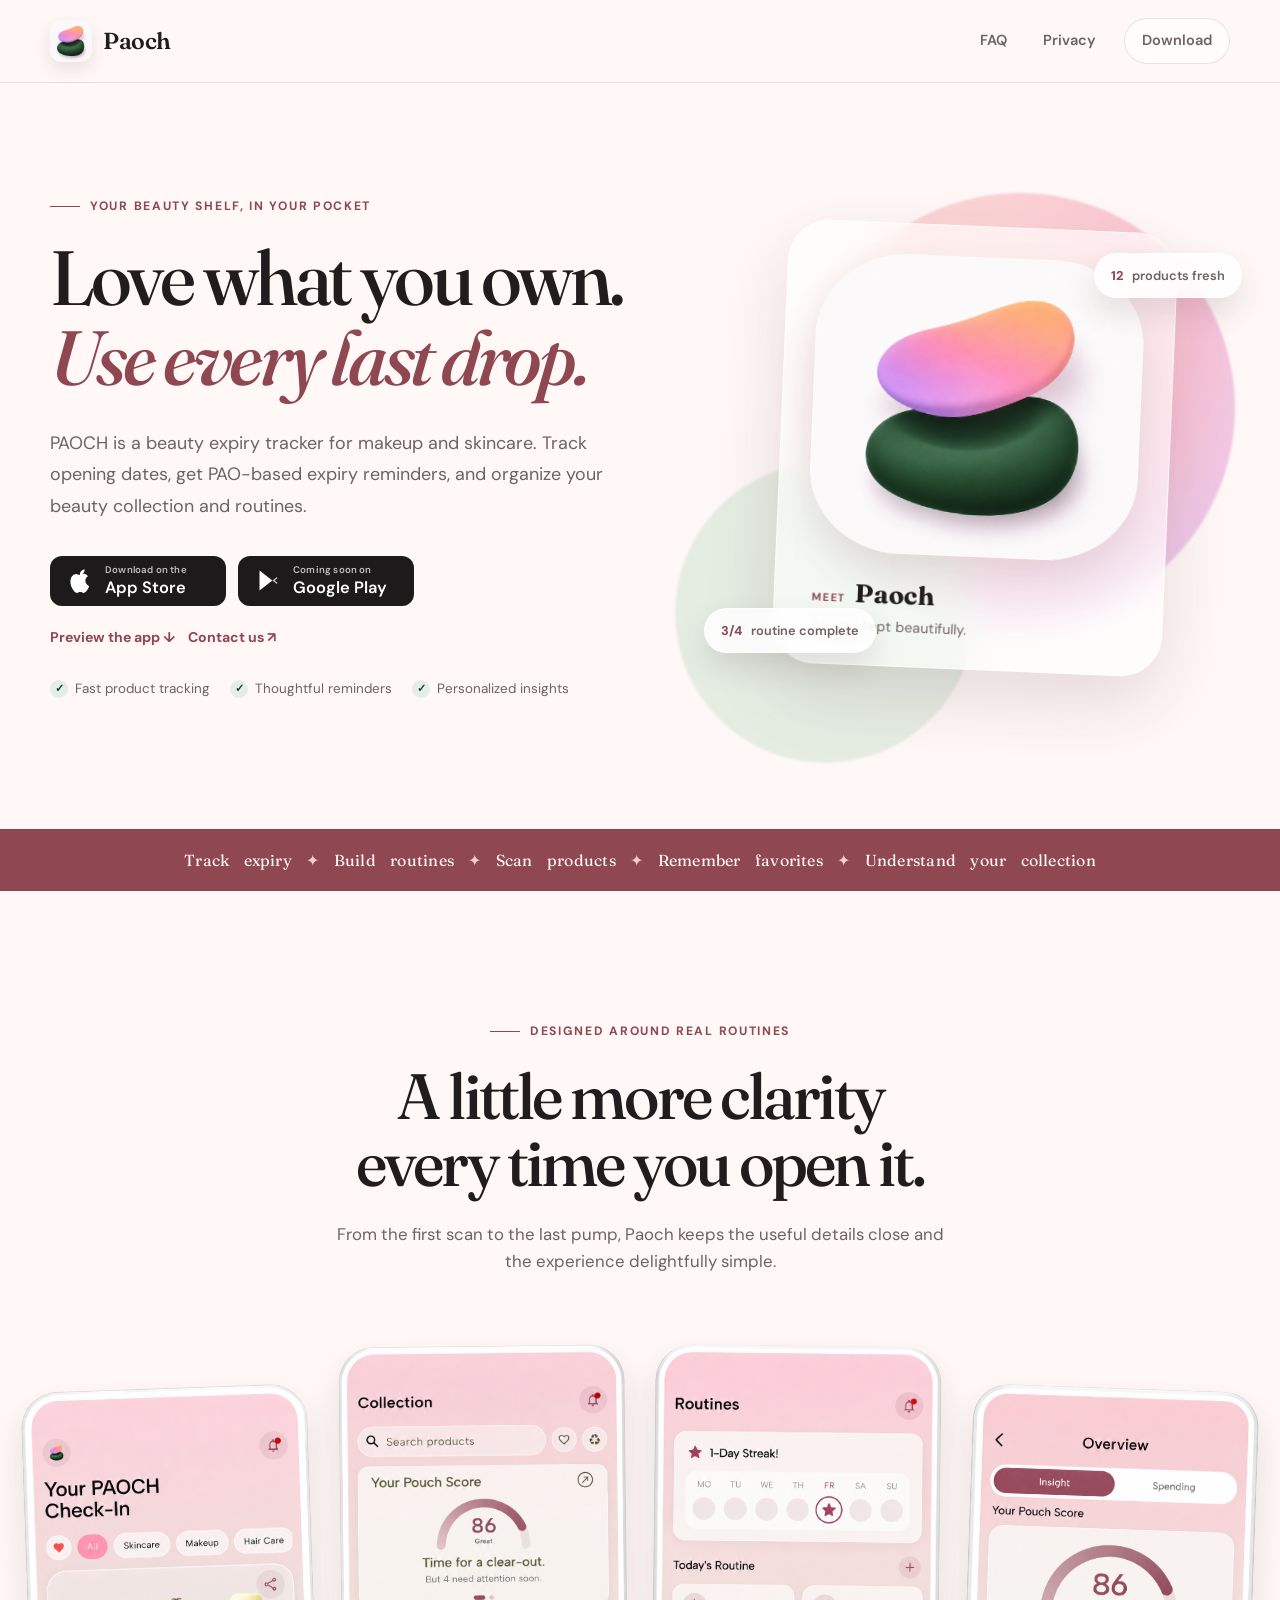
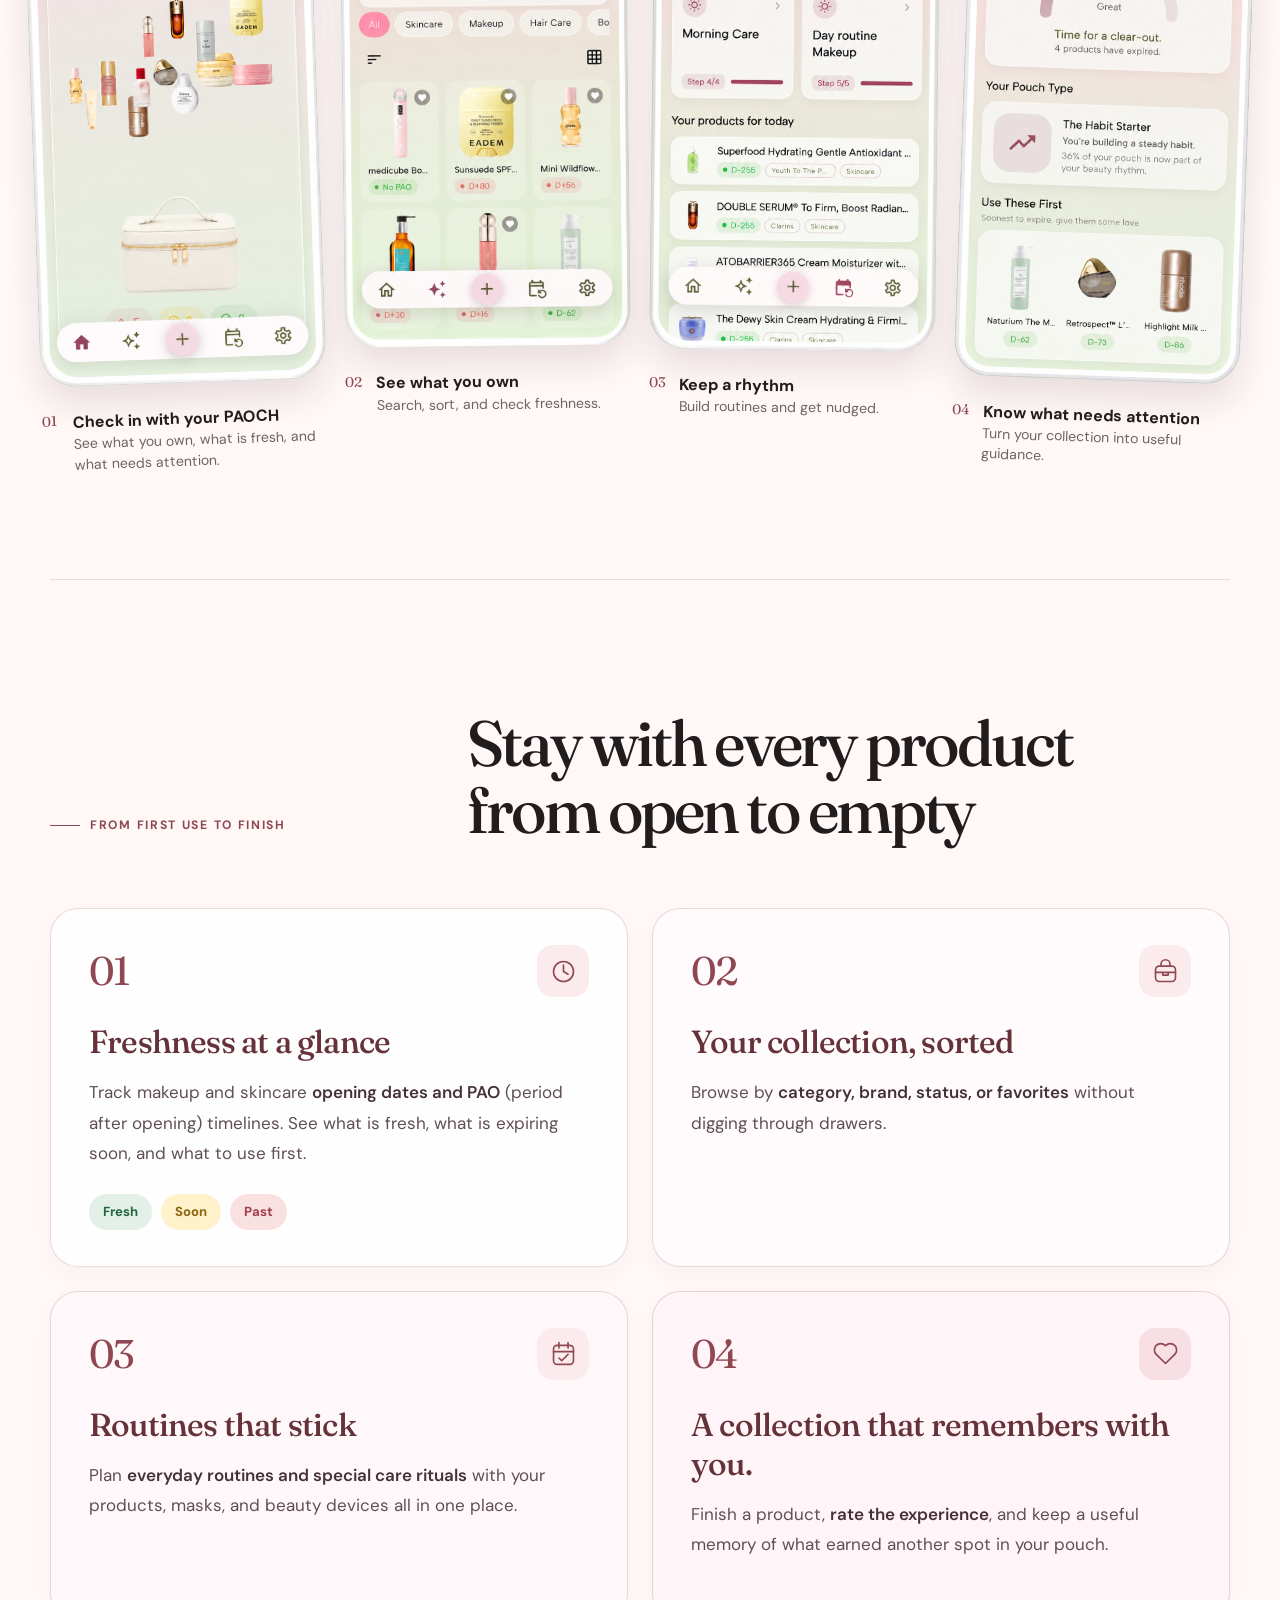
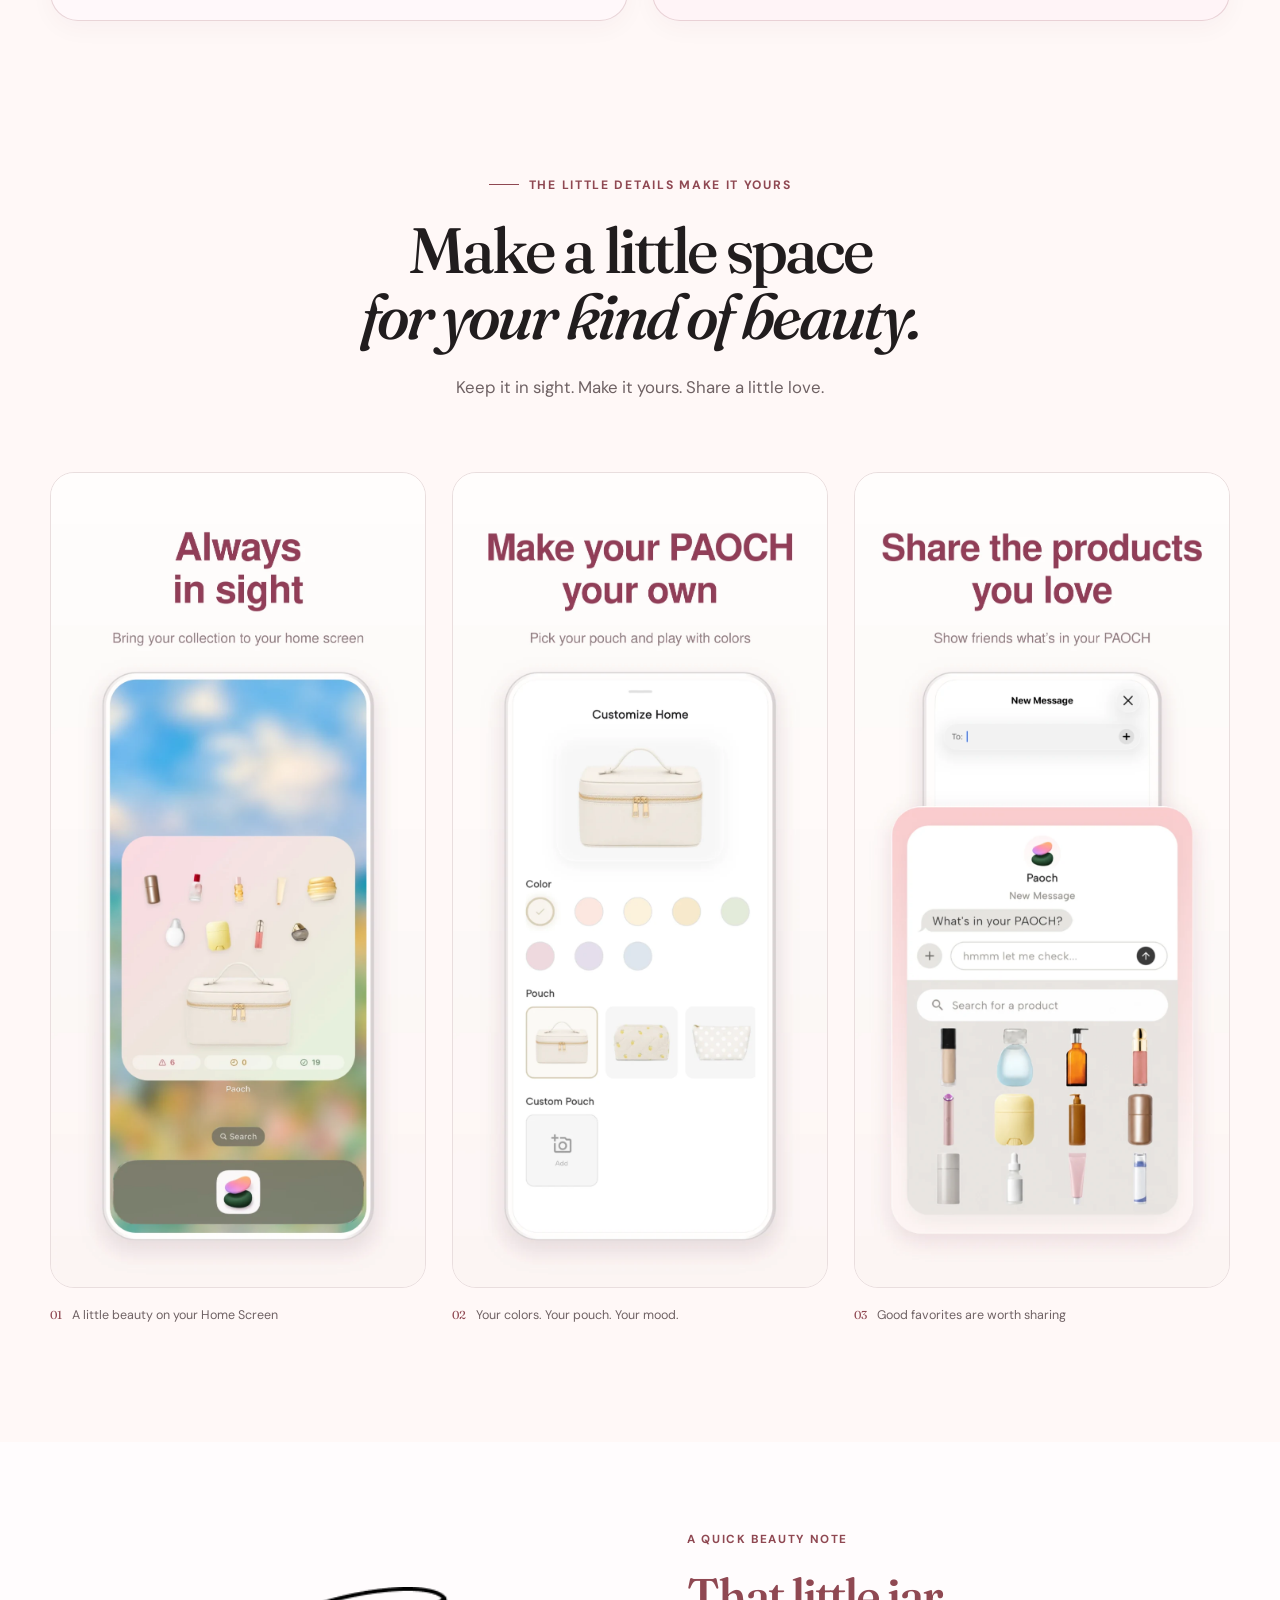
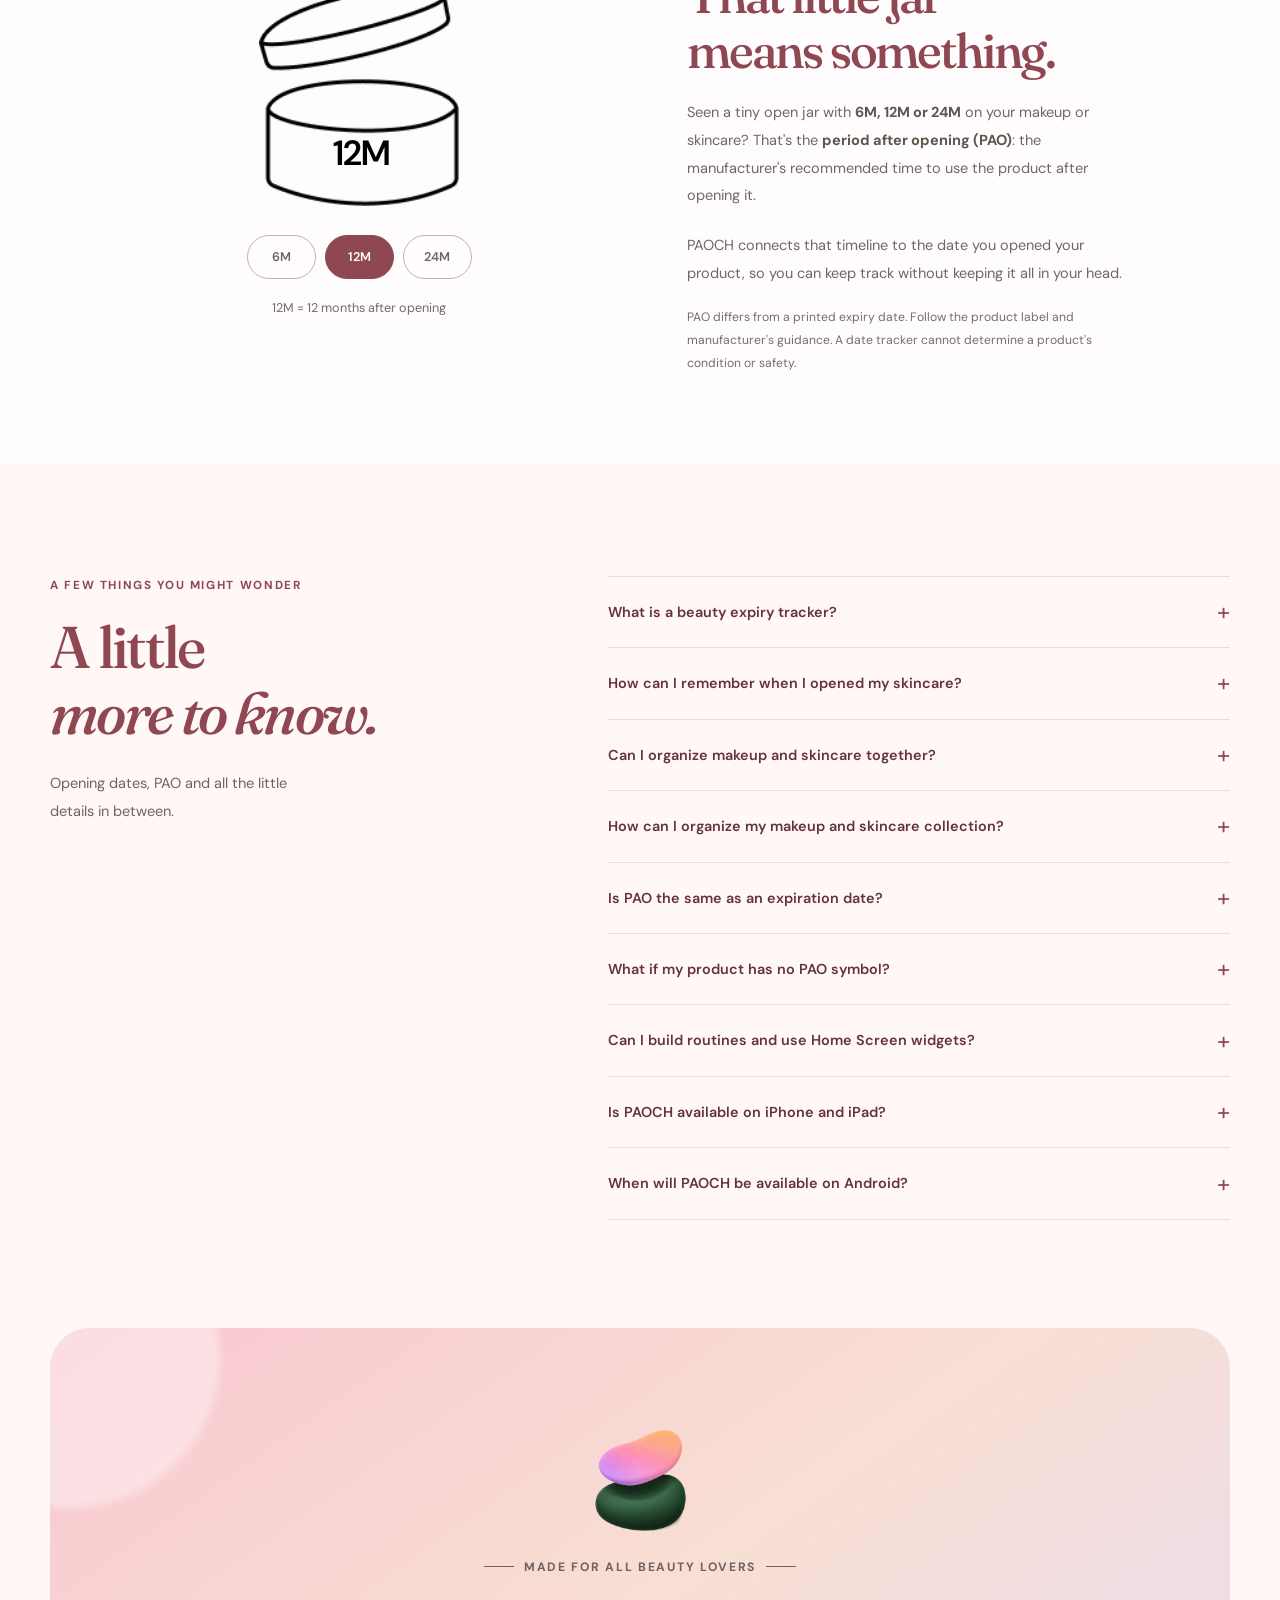
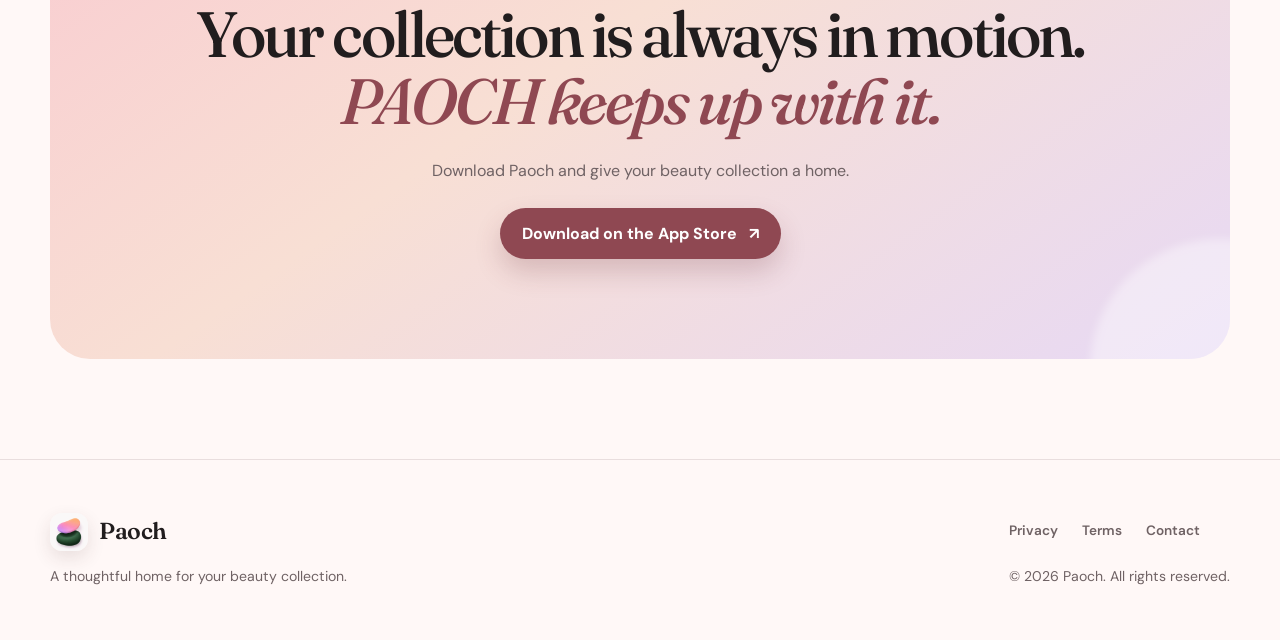
==== commit 6eff421b: "Update for FAQ" ====
--- a/index.html
+++ b/index.html
@@ -39,18 +39,35 @@
 }
 </script>
   <link rel="stylesheet" href="paoch-additions/additions.css">
+  <style id="paoch-faq-navigation">
+    .home .site-header .nav-faq {
+      display: inline-flex;
+      align-items: center;
+      justify-content: center;
+      min-width: 44px;
+      min-height: 44px;
+      white-space: nowrap;
+    }
+    #paoch-faq { scroll-margin-top: 24px; }
+    @media (max-width: 900px) {
+      .home .site-header nav { gap: 16px; }
+      #paoch-faq { scroll-margin-top: 98px; }
+    }
+    @media (max-width: 650px) {
+      #paoch-faq { scroll-margin-top: 82px; }
+    }
+  </style>
   <script src="paoch-additions/additions.js" defer></script>
 </head>
 <body class="home">
   <header class="site-header">
     <div class="nav-shell">
       <a class="brand" href="index.html" aria-label="Paoch home">
-        <img src="assets/app-icon.png" alt="" width="42" height="42">
+        <img src="assets/app-icon.png" alt="PAOCH app icon" width="42" height="42">
         <span>Paoch</span>
       </a>
       <nav aria-label="Primary navigation">
-        <a href="#features">Features</a>
-        <a href="#showcase">See the app</a>
+        <a class="nav-faq" href="#paoch-faq">FAQ</a>
         <a href="privacy-policy.html">Privacy</a>
         <a class="nav-cta" href="https://apps.apple.com/app/id6796895822">Download</a>
       </nav>
@@ -198,7 +215,7 @@
 
     <section class="paoch-add-pao" id="paoch-pao-guide" aria-labelledby="paoch-pao-heading"><div class="section-shell paoch-add-pao-grid">
       <div class="paoch-add-jar-visual">
-        <figure class="paoch-add-jar" id="paoch-jar" role="img" aria-label="Open jar symbol: 12 months after opening"><img src="paoch-additions/pao-jar.png" width="156" height="171" alt="" loading="lazy"><span class="paoch-add-jar-number" id="paoch-jar-value" aria-hidden="true">12M</span></figure>
+        <figure class="paoch-add-jar" id="paoch-jar" role="img" aria-label="Open jar symbol: 12 months after opening"><img src="paoch-additions/pao-jar.png" width="156" height="171" alt="Open jar symbol for period after opening (PAO)" loading="lazy"><span class="paoch-add-jar-number" id="paoch-jar-value" aria-hidden="true">12M</span></figure>
         <div class="paoch-add-switch" role="group" aria-label="Explore period after opening labels"><button type="button" data-paoch-months="6" aria-pressed="false">6M</button><button type="button" data-paoch-months="12" aria-pressed="true">12M</button><button type="button" data-paoch-months="24" aria-pressed="false">24M</button></div>
         <p class="paoch-add-output" id="paoch-pao-output" aria-live="polite">12M = 12 months after opening</p>
       </div>
@@ -209,7 +226,9 @@
       <div class="paoch-add-faq-intro"><p class="paoch-add-eyebrow">A few things you might wonder</p><h2 class="paoch-add-title" id="paoch-faq-heading">A little <br><em class="paoch-add-italic">more to know.</em></h2><p>Opening dates, PAO and all the little details in between.</p></div>
       <div class="paoch-add-faq-items">
         <details><summary>What is a beauty expiry tracker?</summary><p>A beauty expiry tracker helps you record when you opened your makeup and skincare, track each product's period after opening (PAO) and get reminders as the recorded date approaches. PAOCH brings those records together with your beauty collection and routines.</p></details>
+        <details><summary>How can I remember when I opened my skincare?</summary><p>Save the date you open a product in PAOCH and add its period after opening (PAO), following the label or manufacturer's guidance. PAOCH keeps the opening date with your product details and sends reminders as the recorded PAO date approaches.</p></details>
         <details><summary>Can I organize makeup and skincare together?</summary><p>Yes. PAOCH keeps makeup, skincare and other beauty products in one collection. You can add products with a photo, supported barcode or manual entry, then keep their opening dates and product details close.</p></details>
+        <details><summary>How can I organize my makeup and skincare collection?</summary><p>Keep your makeup and skincare in one PAOCH collection, then browse by category, brand or product status. See what you own and which products are approaching their PAO dates, so you can choose what to use first and check your collection before buying more.</p></details>
         <details><summary>Is PAO the same as an expiration date?</summary><p>No. PAO refers to the recommended period after opening for applicable products. A printed expiry or best-before date is a separate instruction. Always follow the product's labeling and manufacturer guidance.</p></details>
         <details><summary>What if my product has no PAO symbol?</summary><p>Check its packaging and the manufacturer's guidance. You can enter product details manually in PAOCH, using the guidance for that specific product. Avoid assuming all beauty products have the same usable period.</p></details>
         <details><summary>Can I build routines and use Home Screen widgets?</summary><p>Yes. Organize morning, evening and custom beauty routines, check off your steps and bring your collection to your Home Screen with widgets. Some features and widget sizes require PAOCH Pro.</p></details>
@@ -221,7 +240,7 @@
     <!-- PAOCH HOMEPAGE ADDITIONS END -->
 
     <section class="closing section-shell">
-      <img src="assets/logo-mark.png" alt="" width="170" height="170">
+      <img src="assets/logo-mark.png" alt="PAOCH logo" width="170" height="170">
       <p class="eyebrow centered"><span></span>Made for all beauty lovers<span></span></p>
       <h2>Your collection is always in motion.<br><em>PAOCH keeps up with it.</em></h2>
       <p>Download Paoch and give your beauty collection a home.</p>
@@ -231,7 +250,7 @@
 
   <footer>
     <div class="footer-shell">
-      <a class="brand footer-brand" href="index.html"><img src="assets/app-icon.png" alt="" width="38" height="38"><span>Paoch</span></a>
+      <a class="brand footer-brand" href="index.html"><img src="assets/app-icon.png" alt="PAOCH app icon" width="38" height="38"><span>Paoch</span></a>
       <p>A thoughtful home for your beauty collection.</p>
       <div class="footer-links">
         <a href="privacy-policy.html">Privacy</a>
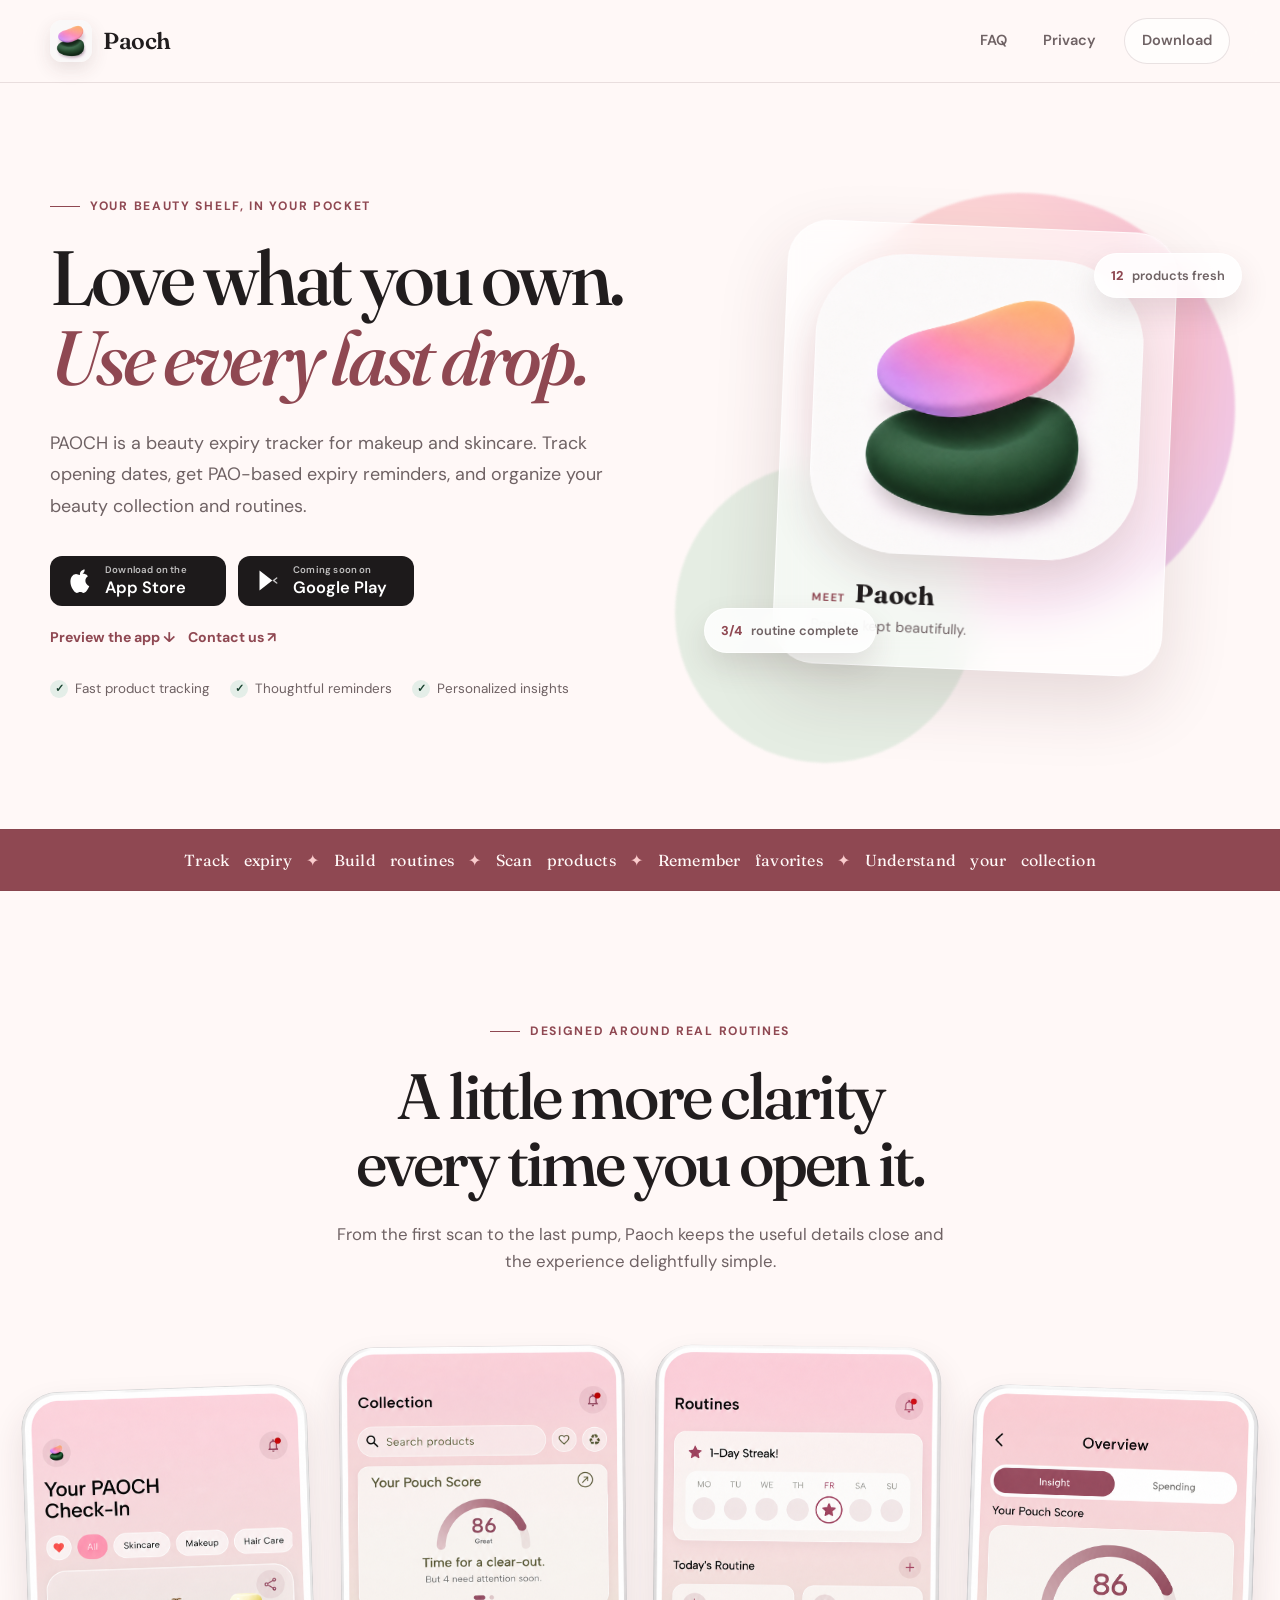
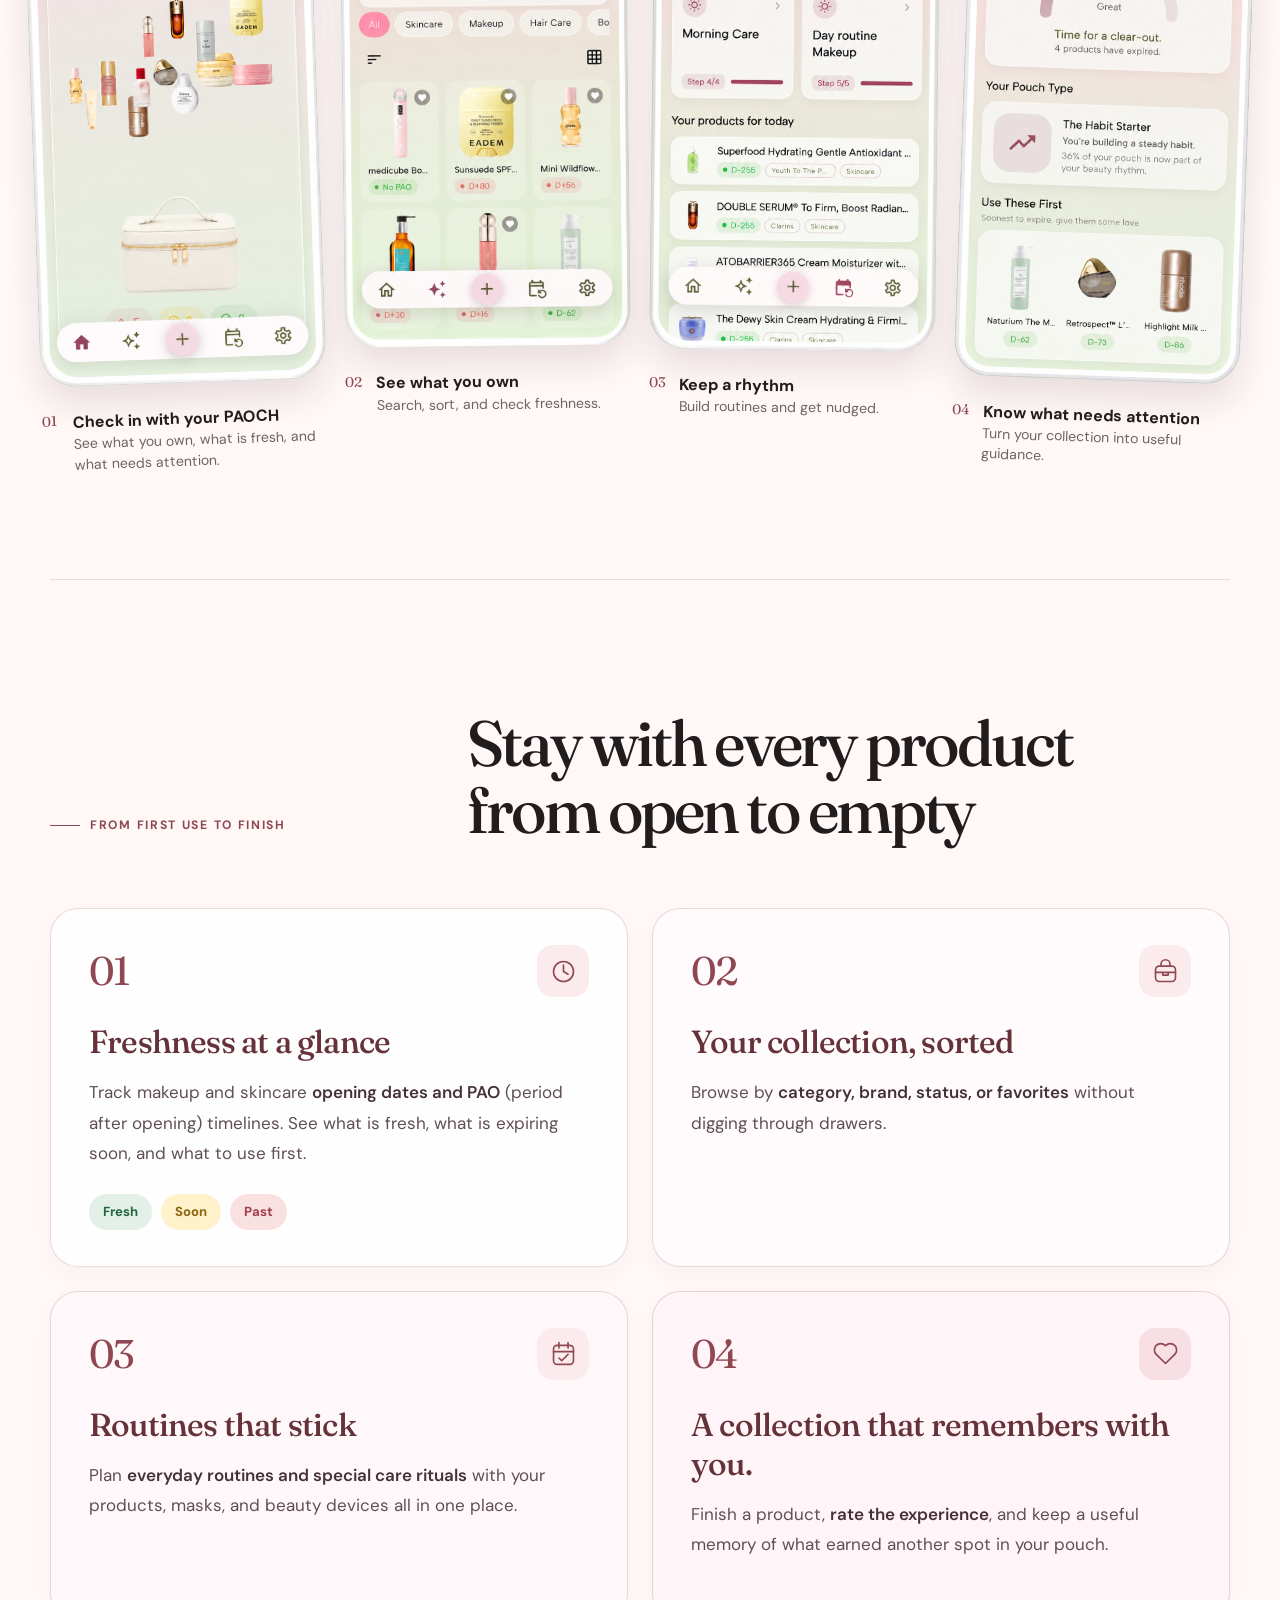
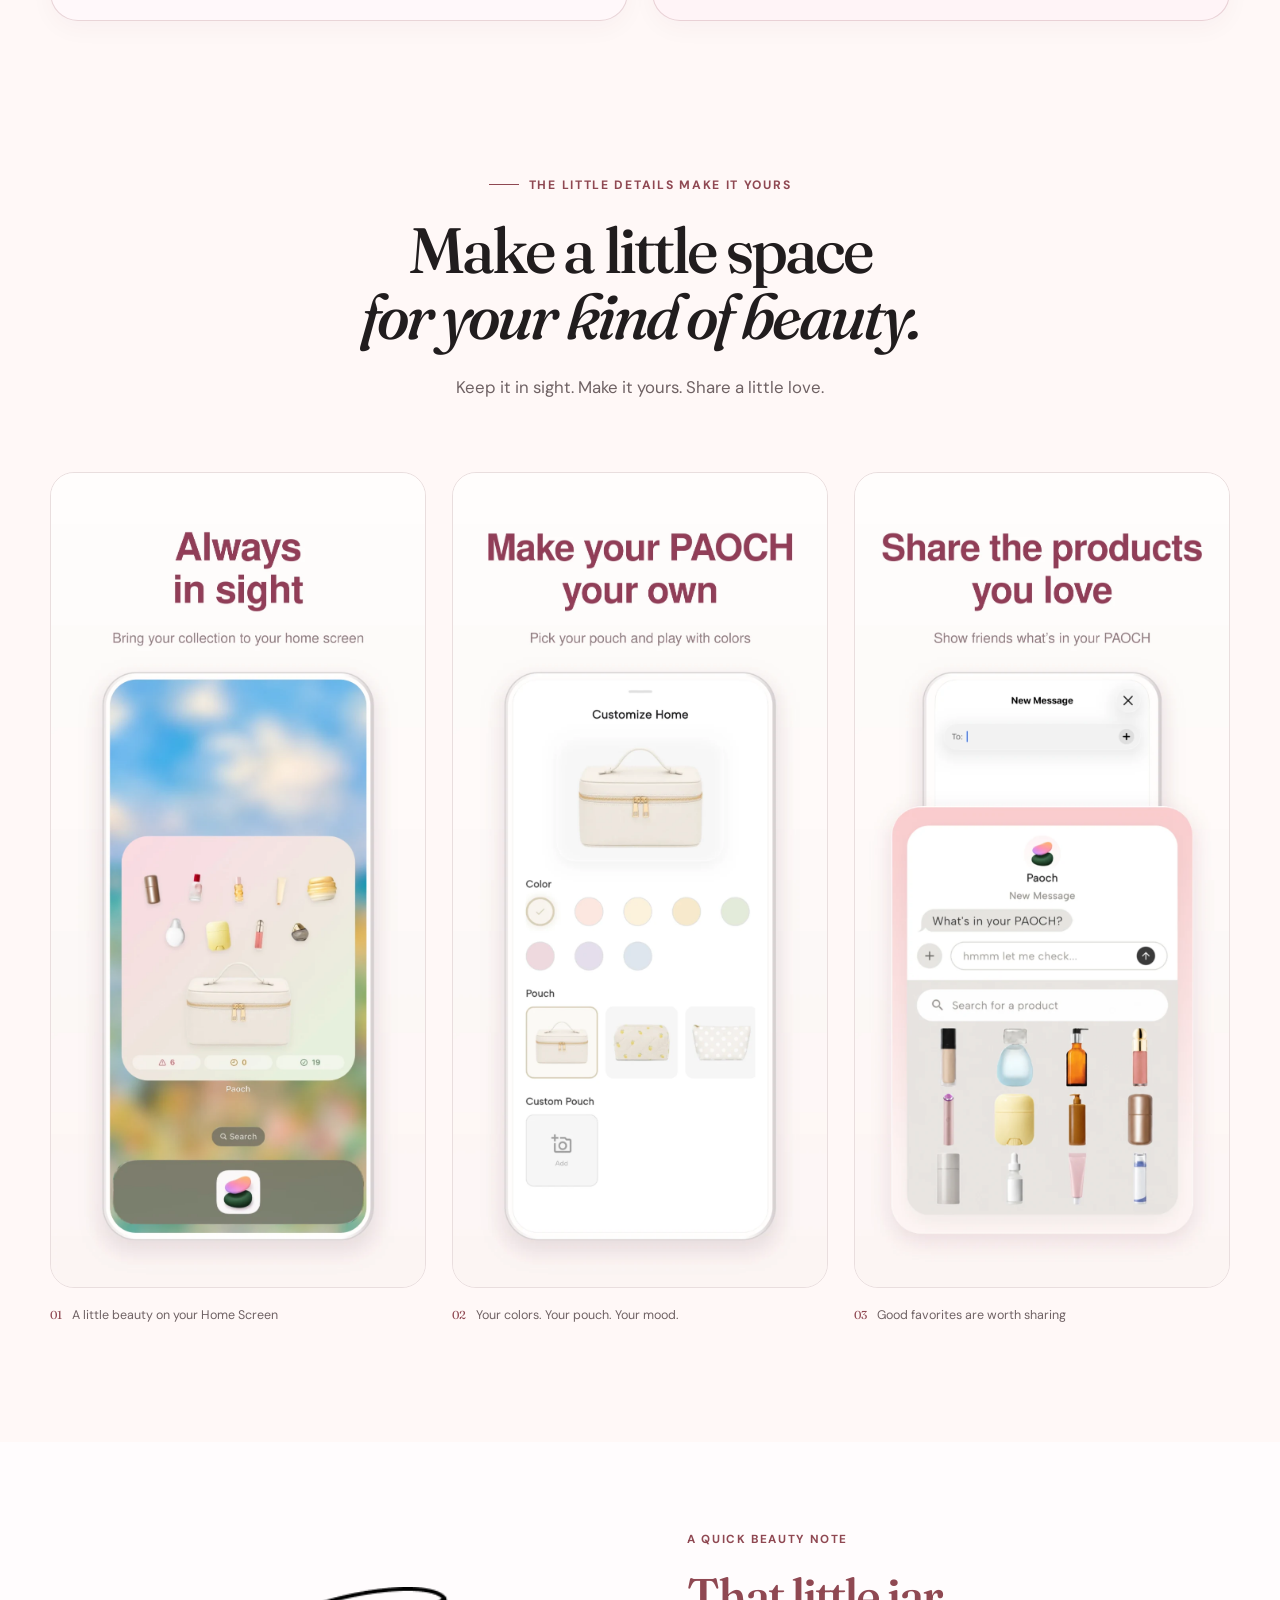
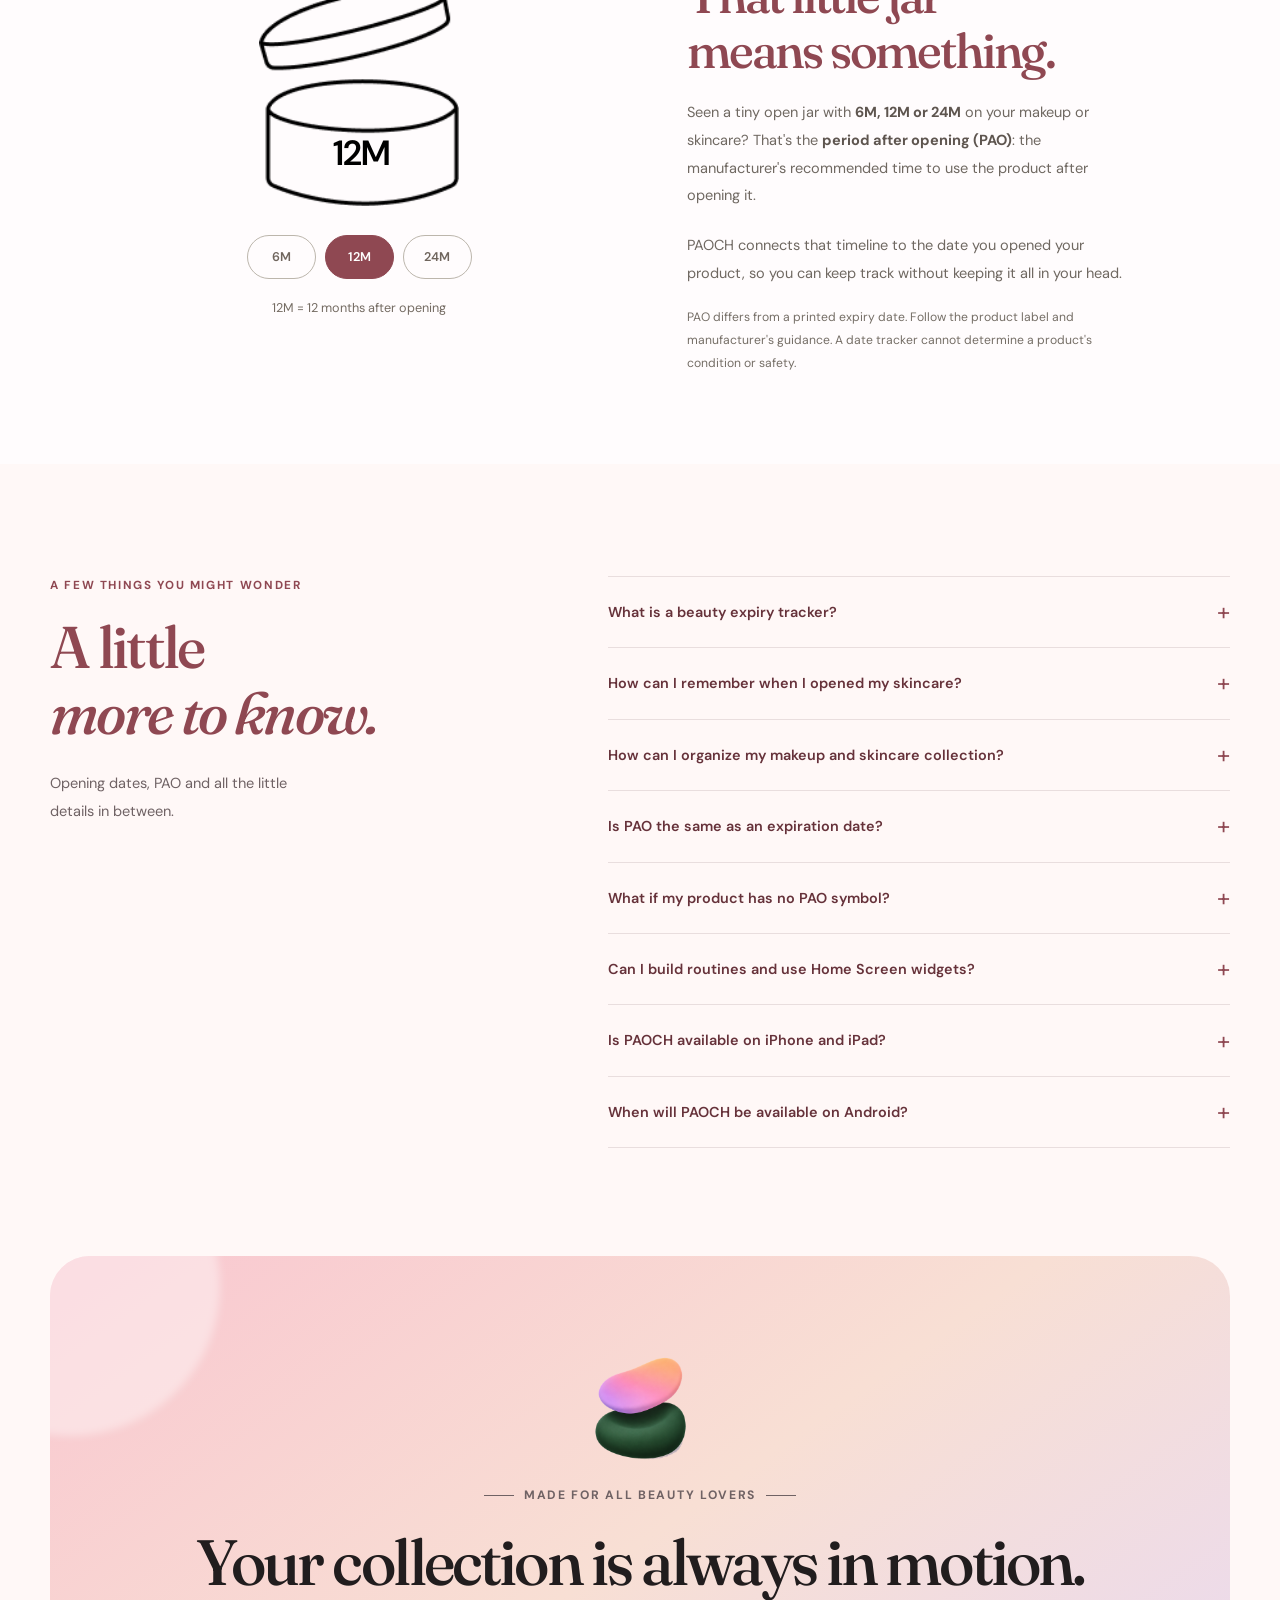
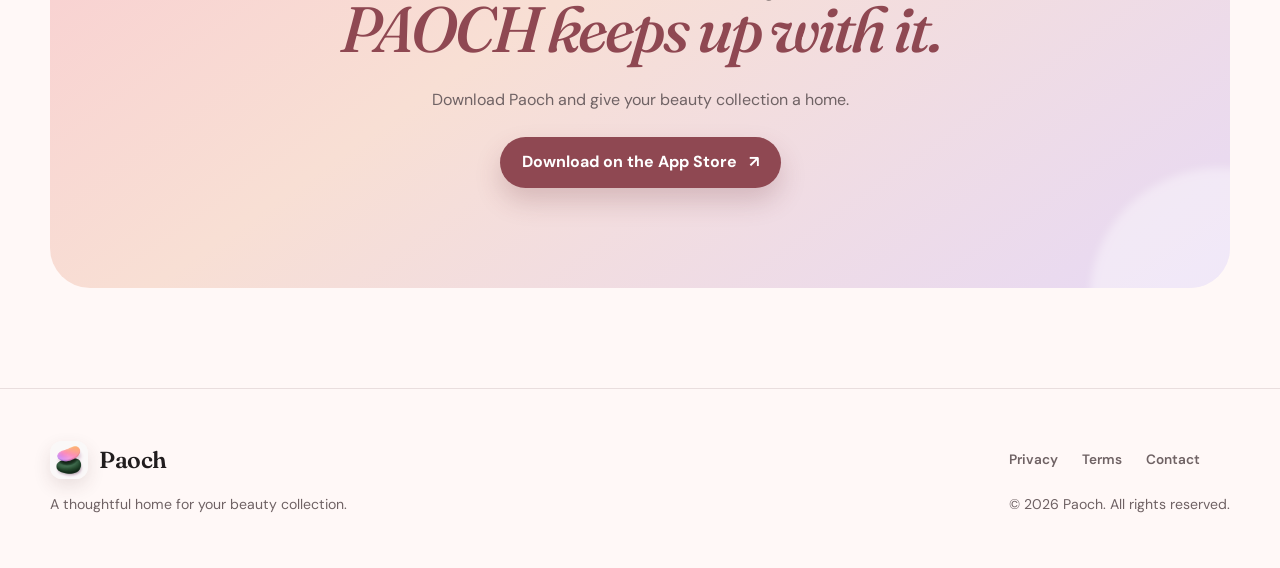
==== commit 018db42b: "Update for FAQ" ====
--- a/index.html
+++ b/index.html
@@ -227,8 +227,7 @@
       <div class="paoch-add-faq-items">
         <details><summary>What is a beauty expiry tracker?</summary><p>A beauty expiry tracker helps you record when you opened your makeup and skincare, track each product's period after opening (PAO) and get reminders as the recorded date approaches. PAOCH brings those records together with your beauty collection and routines.</p></details>
         <details><summary>How can I remember when I opened my skincare?</summary><p>Save the date you open a product in PAOCH and add its period after opening (PAO), following the label or manufacturer's guidance. PAOCH keeps the opening date with your product details and sends reminders as the recorded PAO date approaches.</p></details>
-        <details><summary>Can I organize makeup and skincare together?</summary><p>Yes. PAOCH keeps makeup, skincare and other beauty products in one collection. You can add products with a photo, supported barcode or manual entry, then keep their opening dates and product details close.</p></details>
-        <details><summary>How can I organize my makeup and skincare collection?</summary><p>Keep your makeup and skincare in one PAOCH collection, then browse by category, brand or product status. See what you own and which products are approaching their PAO dates, so you can choose what to use first and check your collection before buying more.</p></details>
+        <details><summary>How can I organize my makeup and skincare collection?</summary><p>PAOCH keeps makeup, skincare and other beauty products in one collection. Add products with a photo, a supported barcode or manual entry, then browse by category, brand or status. Keep opening dates and PAO details with each product, so you can choose what to use first and check what you own before buying more.</p></details>
         <details><summary>Is PAO the same as an expiration date?</summary><p>No. PAO refers to the recommended period after opening for applicable products. A printed expiry or best-before date is a separate instruction. Always follow the product's labeling and manufacturer guidance.</p></details>
         <details><summary>What if my product has no PAO symbol?</summary><p>Check its packaging and the manufacturer's guidance. You can enter product details manually in PAOCH, using the guidance for that specific product. Avoid assuming all beauty products have the same usable period.</p></details>
         <details><summary>Can I build routines and use Home Screen widgets?</summary><p>Yes. Organize morning, evening and custom beauty routines, check off your steps and bring your collection to your Home Screen with widgets. Some features and widget sizes require PAOCH Pro.</p></details>
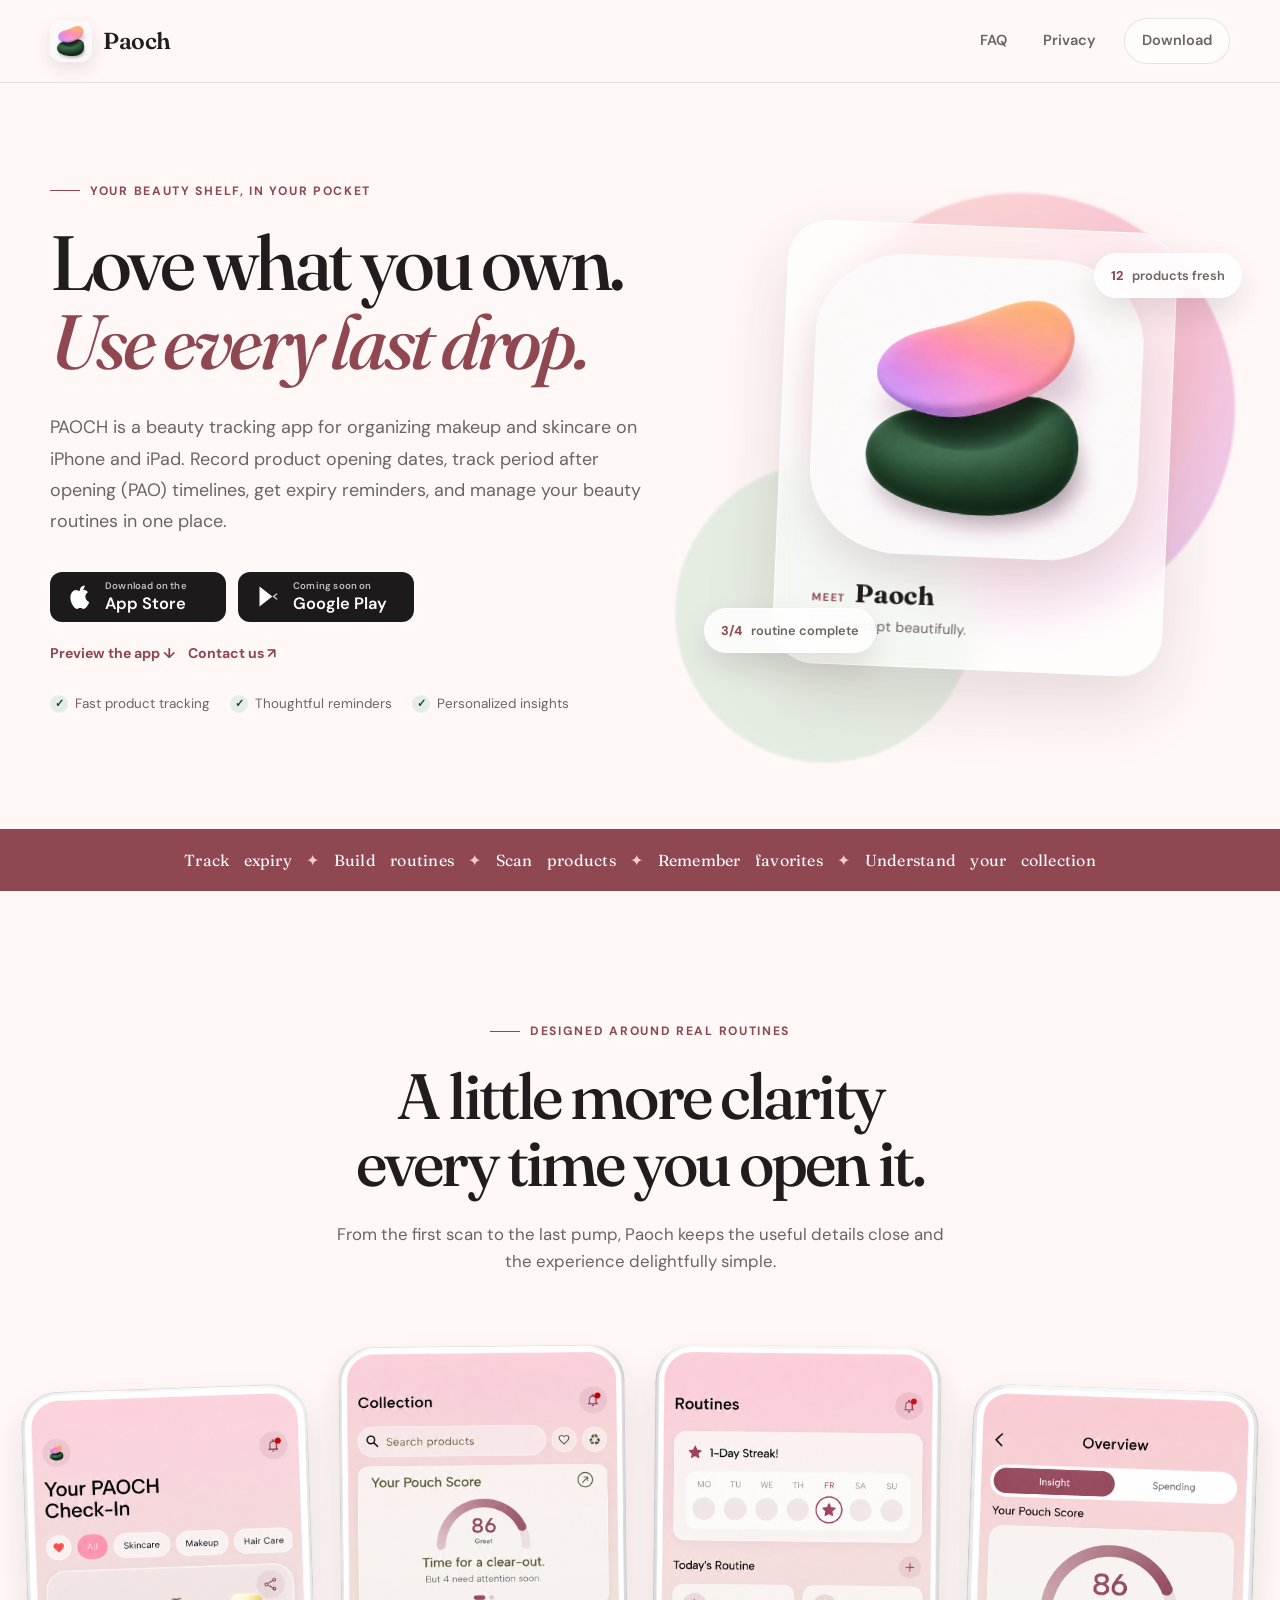
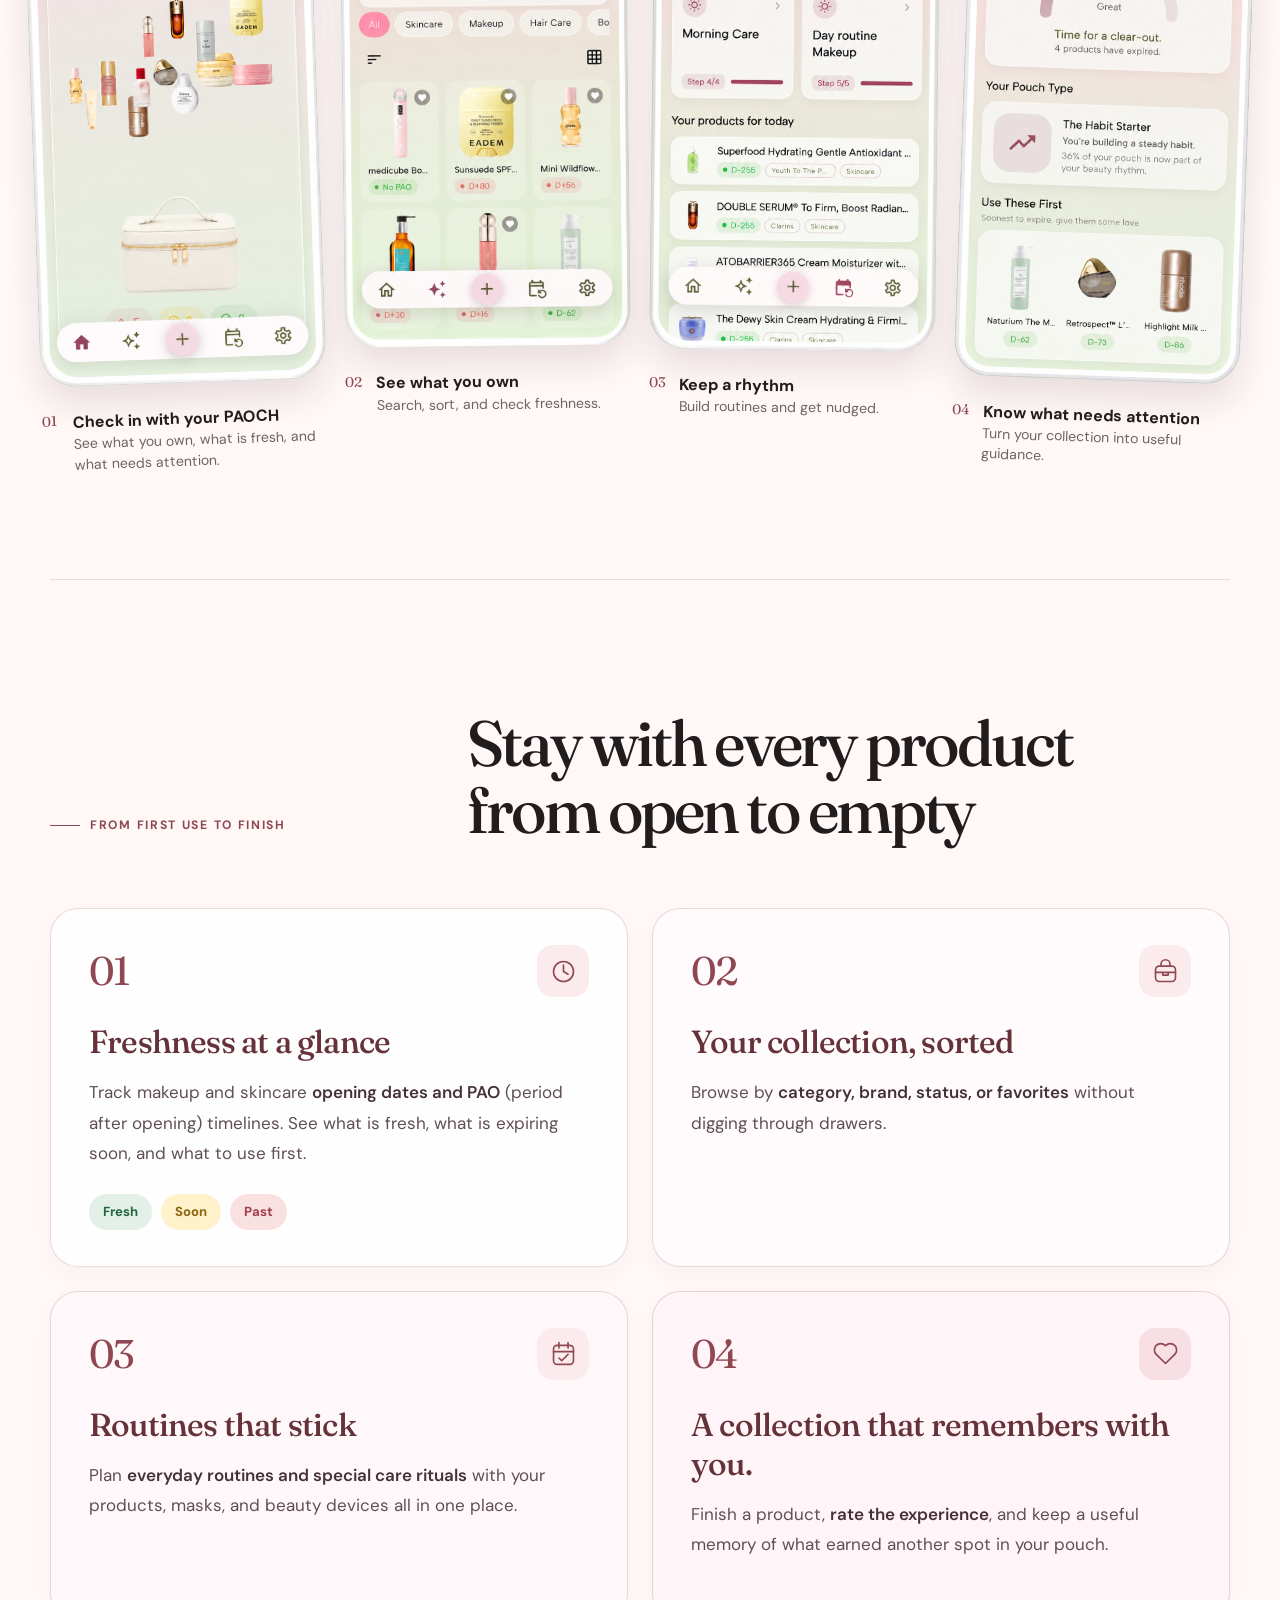
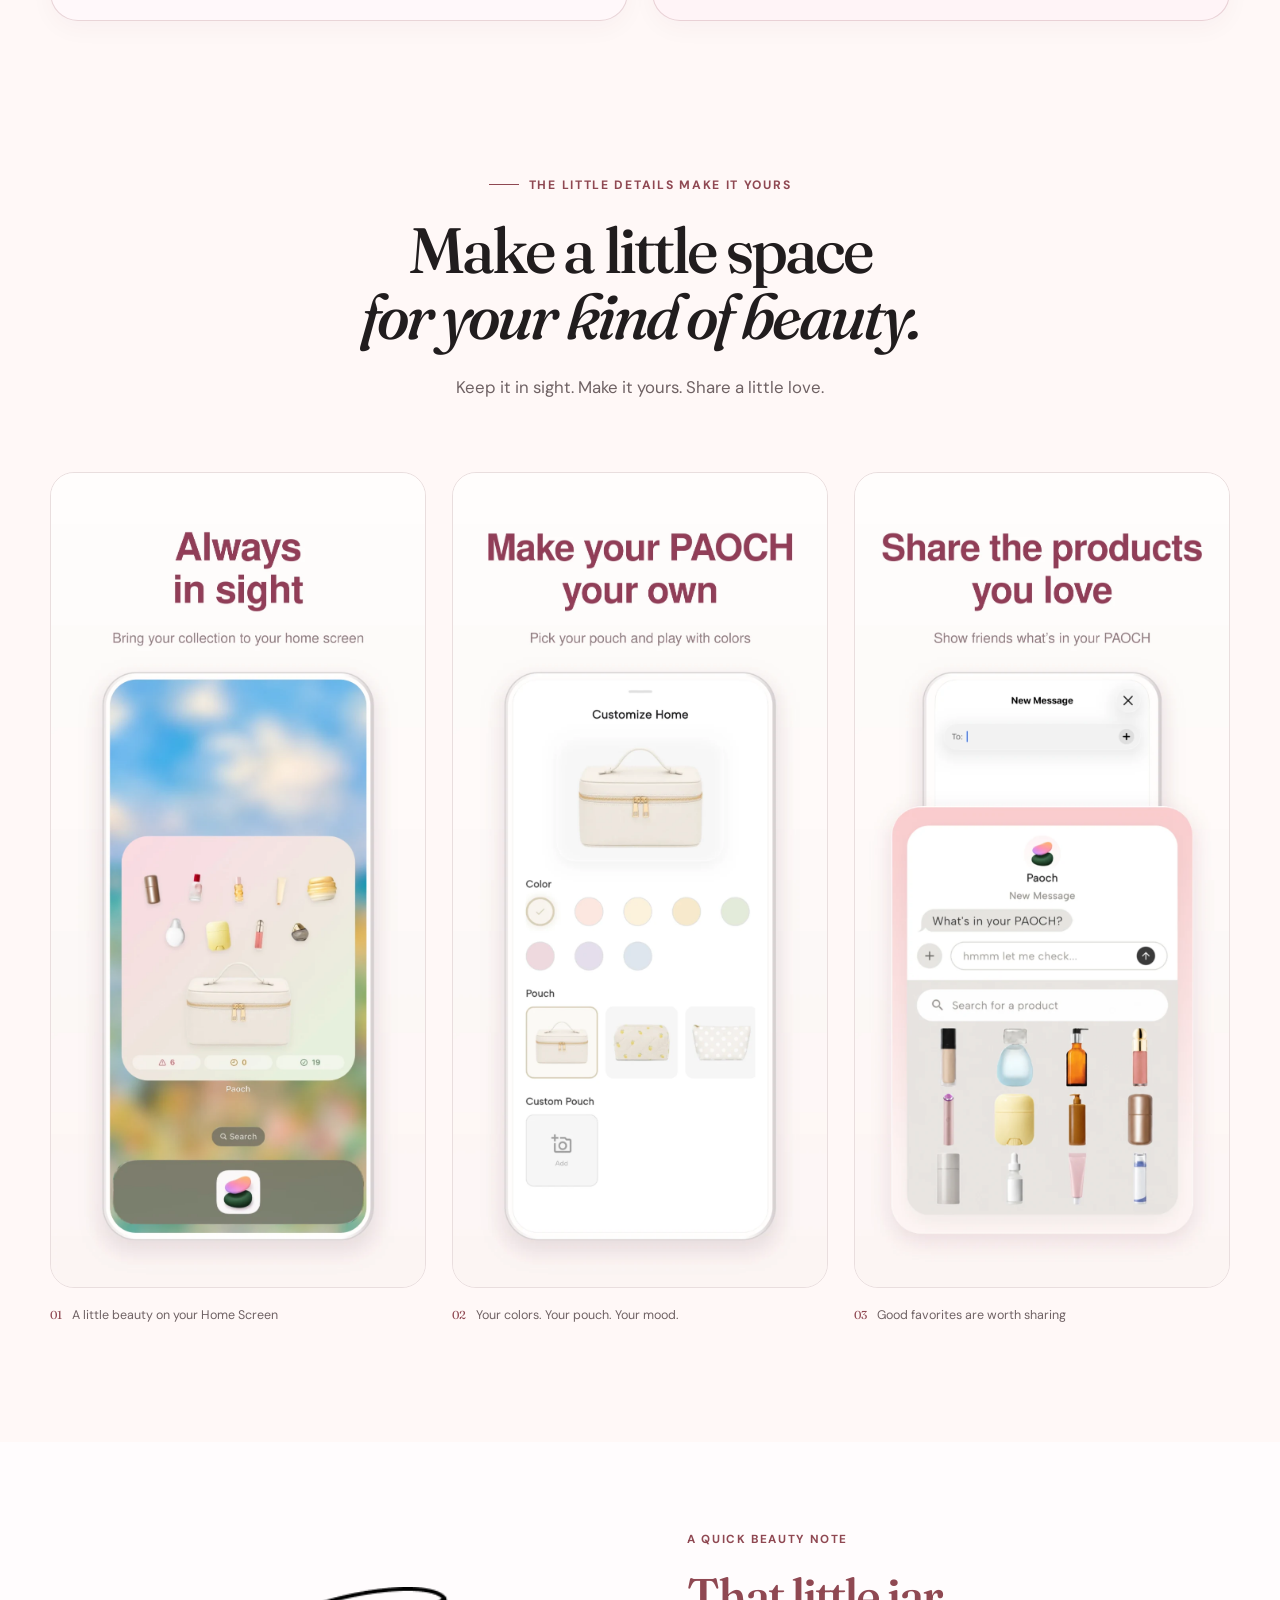
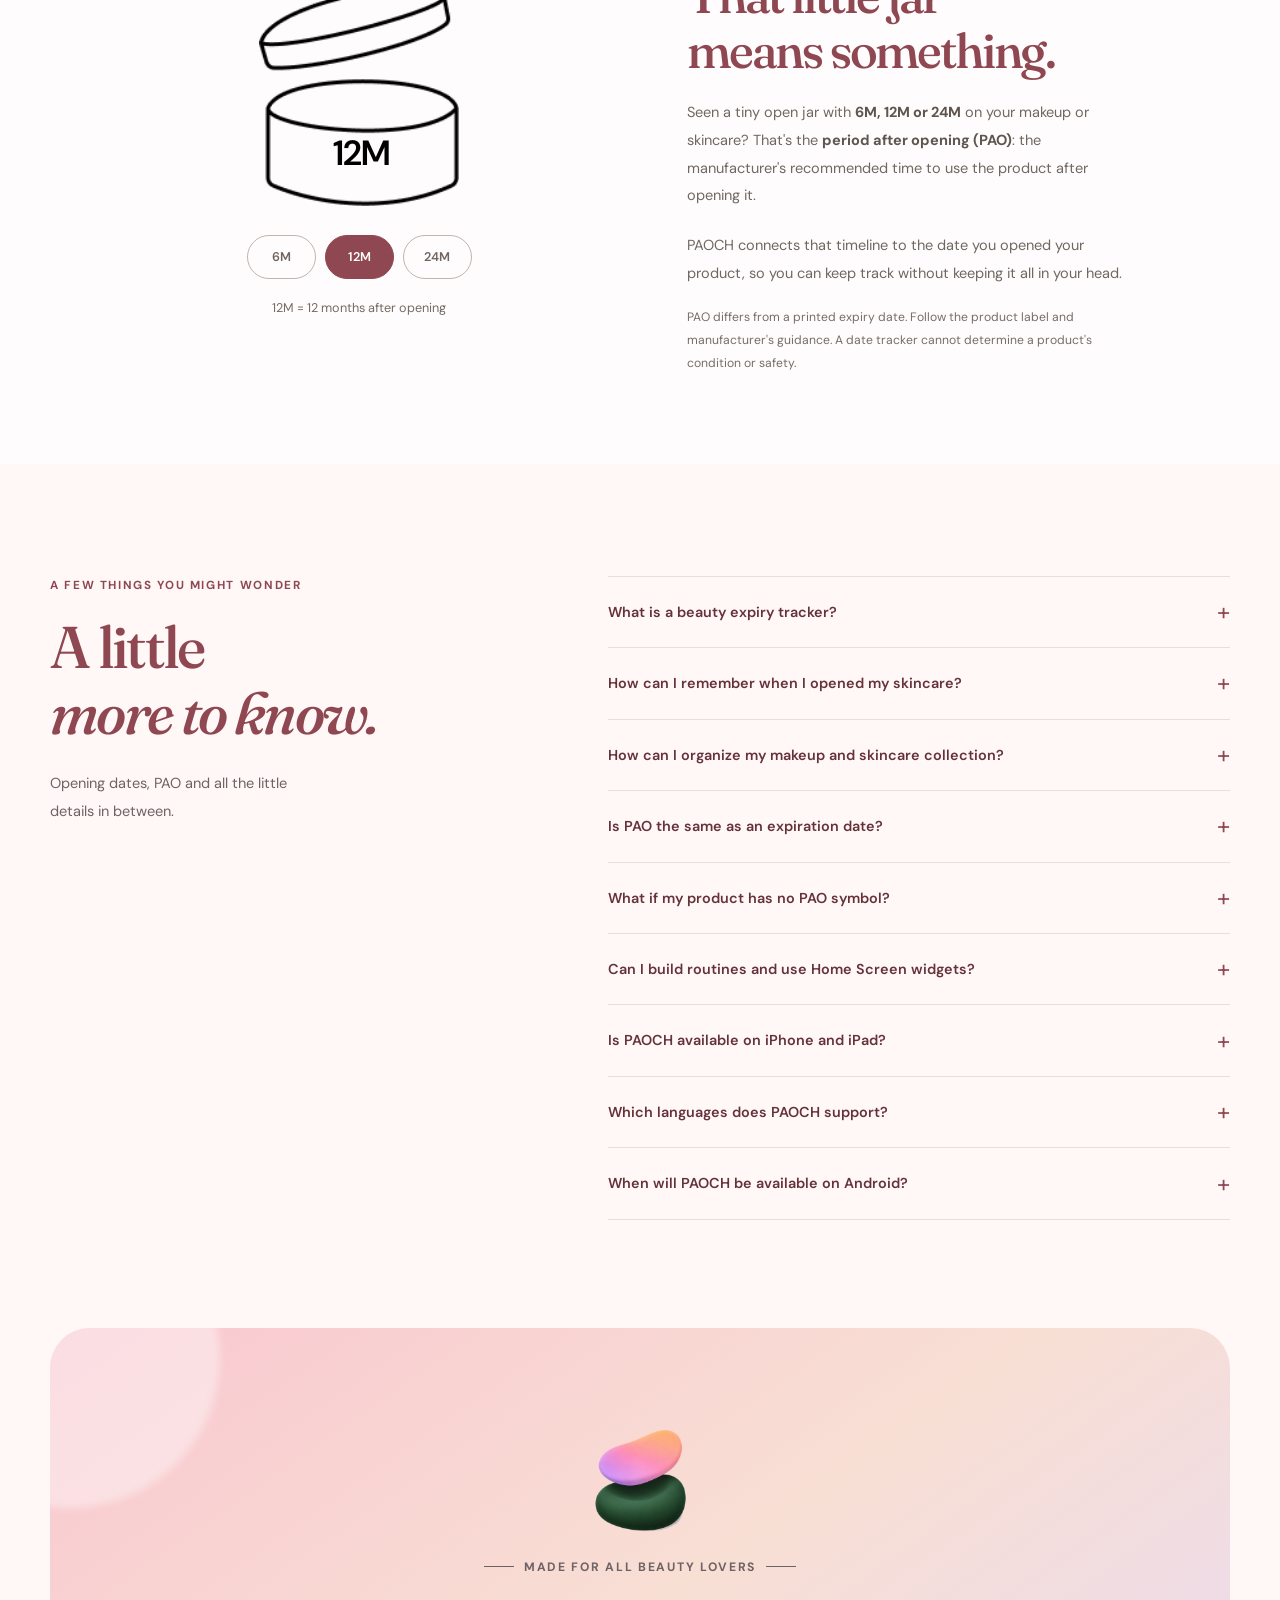
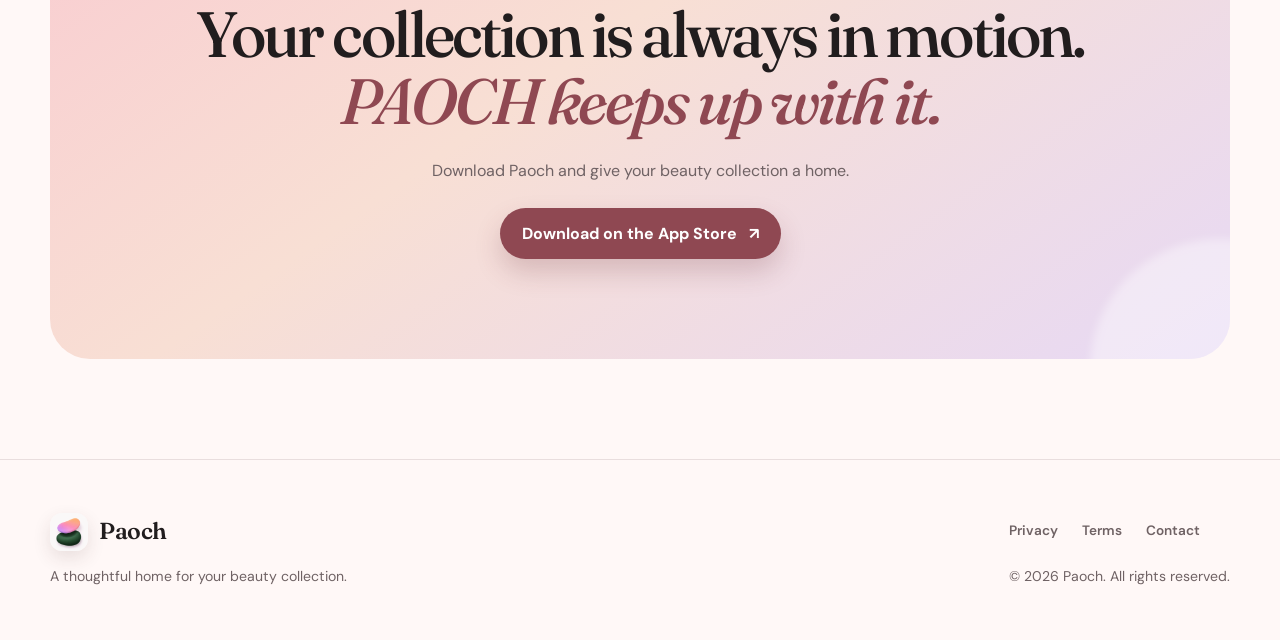
==== commit 1d3df3d4: "Update for FAQ" ====
--- a/index.html
+++ b/index.html
@@ -79,7 +79,7 @@
       <div class="hero-copy">
         <p class="eyebrow"><span></span>Your beauty shelf, in your pocket</p>
         <h1>Love what you own.<br><em>Use every last drop.</em></h1>
-        <p class="hero-lede">PAOCH is a beauty expiry tracker for makeup and skincare. Track opening dates, get PAO-based expiry reminders, and organize your beauty collection and routines.</p>
+        <p class="hero-lede">PAOCH is a beauty tracking app for organizing makeup and skincare on iPhone and iPad. Record product opening dates, track period after opening (PAO) timelines, get expiry reminders, and manage your beauty routines in one place.</p>
         <div class="store-buttons" aria-label="Paoch availability">
           <a class="store-badge" href="https://apps.apple.com/app/apple-store/id6796895822?pt=129191306&ct=website&mt=8" aria-label="Download Paoch on the App Store">
             <svg class="store-icon" viewBox="0 0 24 24" aria-hidden="true"><path d="M15.7 2.2c.1 1.2-.4 2.3-1.1 3.1-.8.9-2 1.5-3.1 1.4-.1-1.1.4-2.3 1.1-3.1.8-.8 2-1.4 3.1-1.4ZM19.8 17.1c-.5 1.2-1.1 2.4-2 3.6-.8 1.1-1.7 2.3-3 2.3-1.1 0-1.5-.7-3-.7s-2 .7-3.1.7c-1.3 0-2.2-1.2-3-2.3C3.3 17.3 2 12.2 4.1 8.6A4.7 4.7 0 0 1 8 6.2c1.2 0 2.4.8 3.1.8.7 0 2.2-1 3.6-.9.6 0 2.6.2 3.9 2.1-3.4 2-2.9 6.8 1.2 8.9Z"/></svg>
@@ -232,6 +232,7 @@
         <details><summary>What if my product has no PAO symbol?</summary><p>Check its packaging and the manufacturer's guidance. You can enter product details manually in PAOCH, using the guidance for that specific product. Avoid assuming all beauty products have the same usable period.</p></details>
         <details><summary>Can I build routines and use Home Screen widgets?</summary><p>Yes. Organize morning, evening and custom beauty routines, check off your steps and bring your collection to your Home Screen with widgets. Some features and widget sizes require PAOCH Pro.</p></details>
         <details><summary>Is PAOCH available on iPhone and iPad?</summary><p>Yes. You can find PAOCH on the App Store for iPhone and iPad. The App Store listing shows current device requirements and availability for your region.</p></details>
+        <details><summary>Which languages does PAOCH support?</summary><p>PAOCH supports 40+ languages, including English, Korean, Japanese, Spanish, French and German. <a href="https://apps.apple.com/app/id6796895822">Check the App Store for the full, current language list.</a></p></details>
         <details><summary>When will PAOCH be available on Android?</summary><p>PAOCH for Android is currently in testing and is expected to launch soon.</p></details>
       </div>
     </div></section>
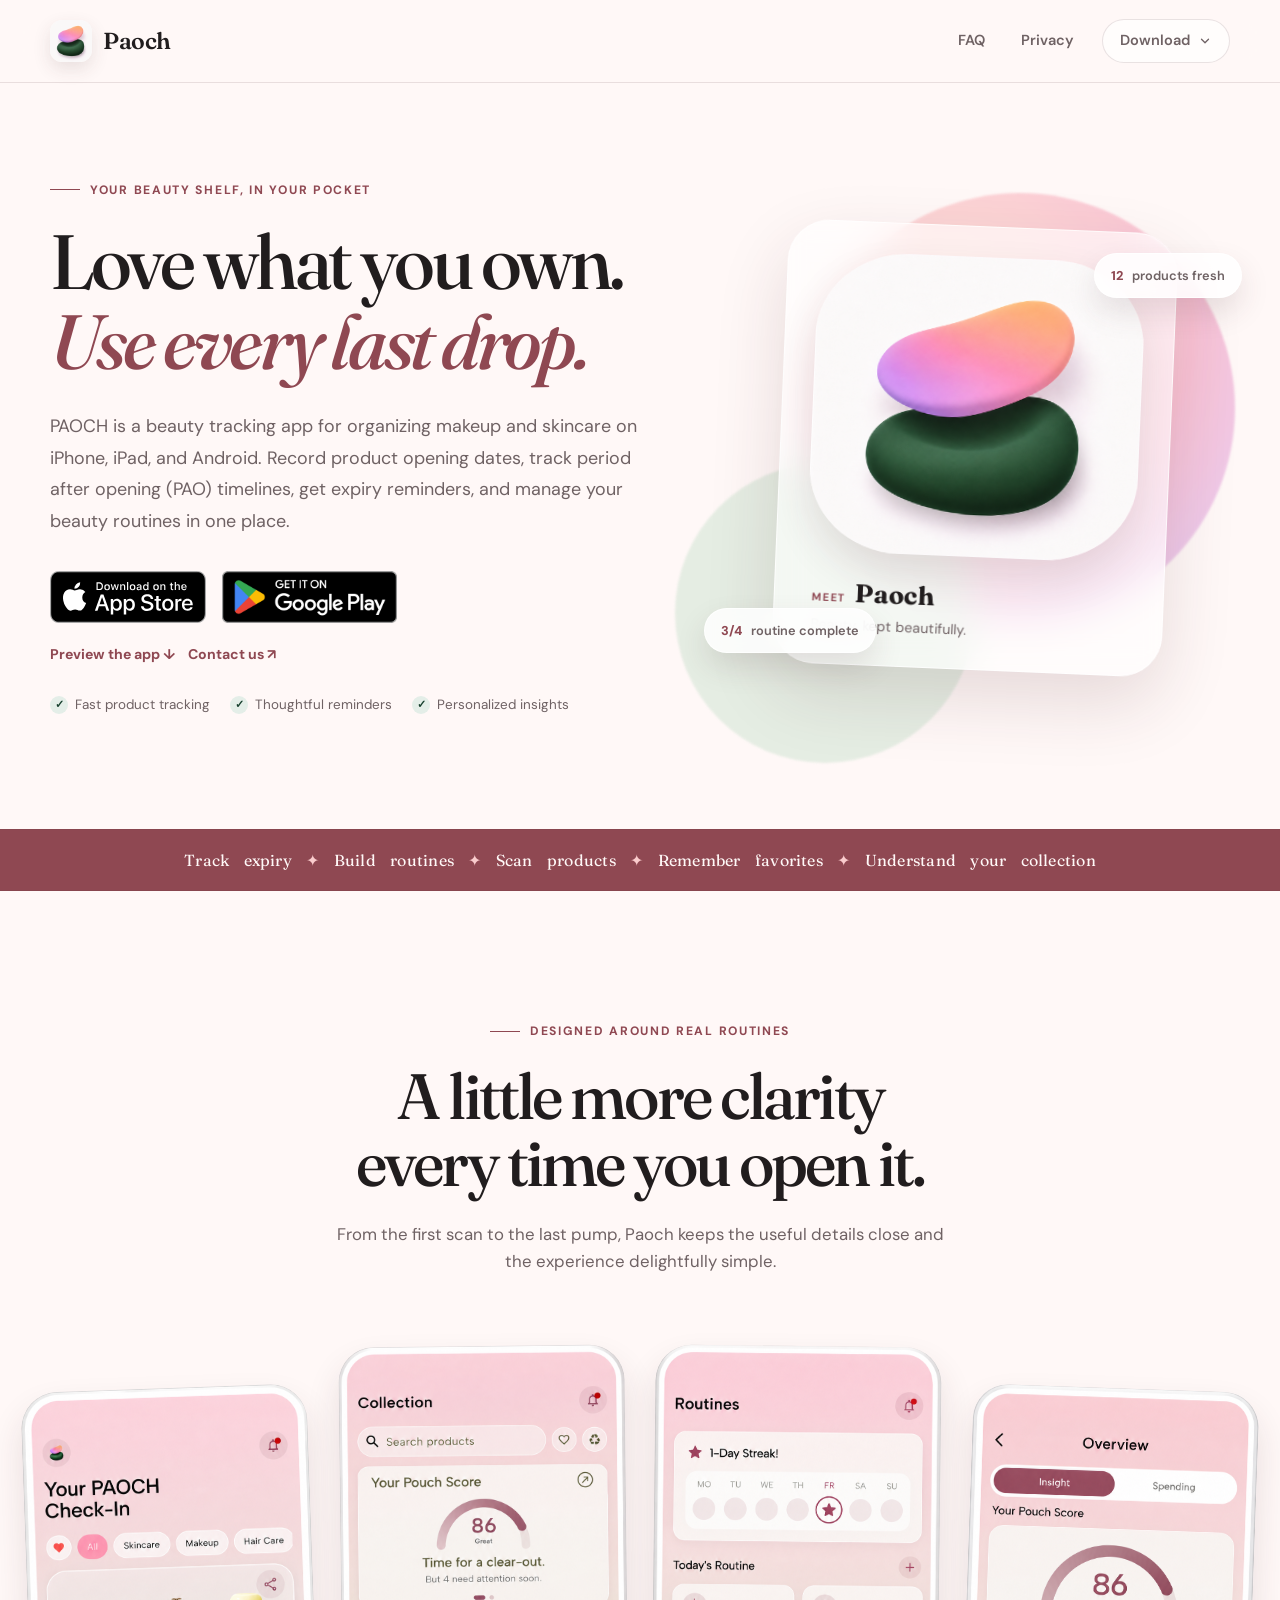
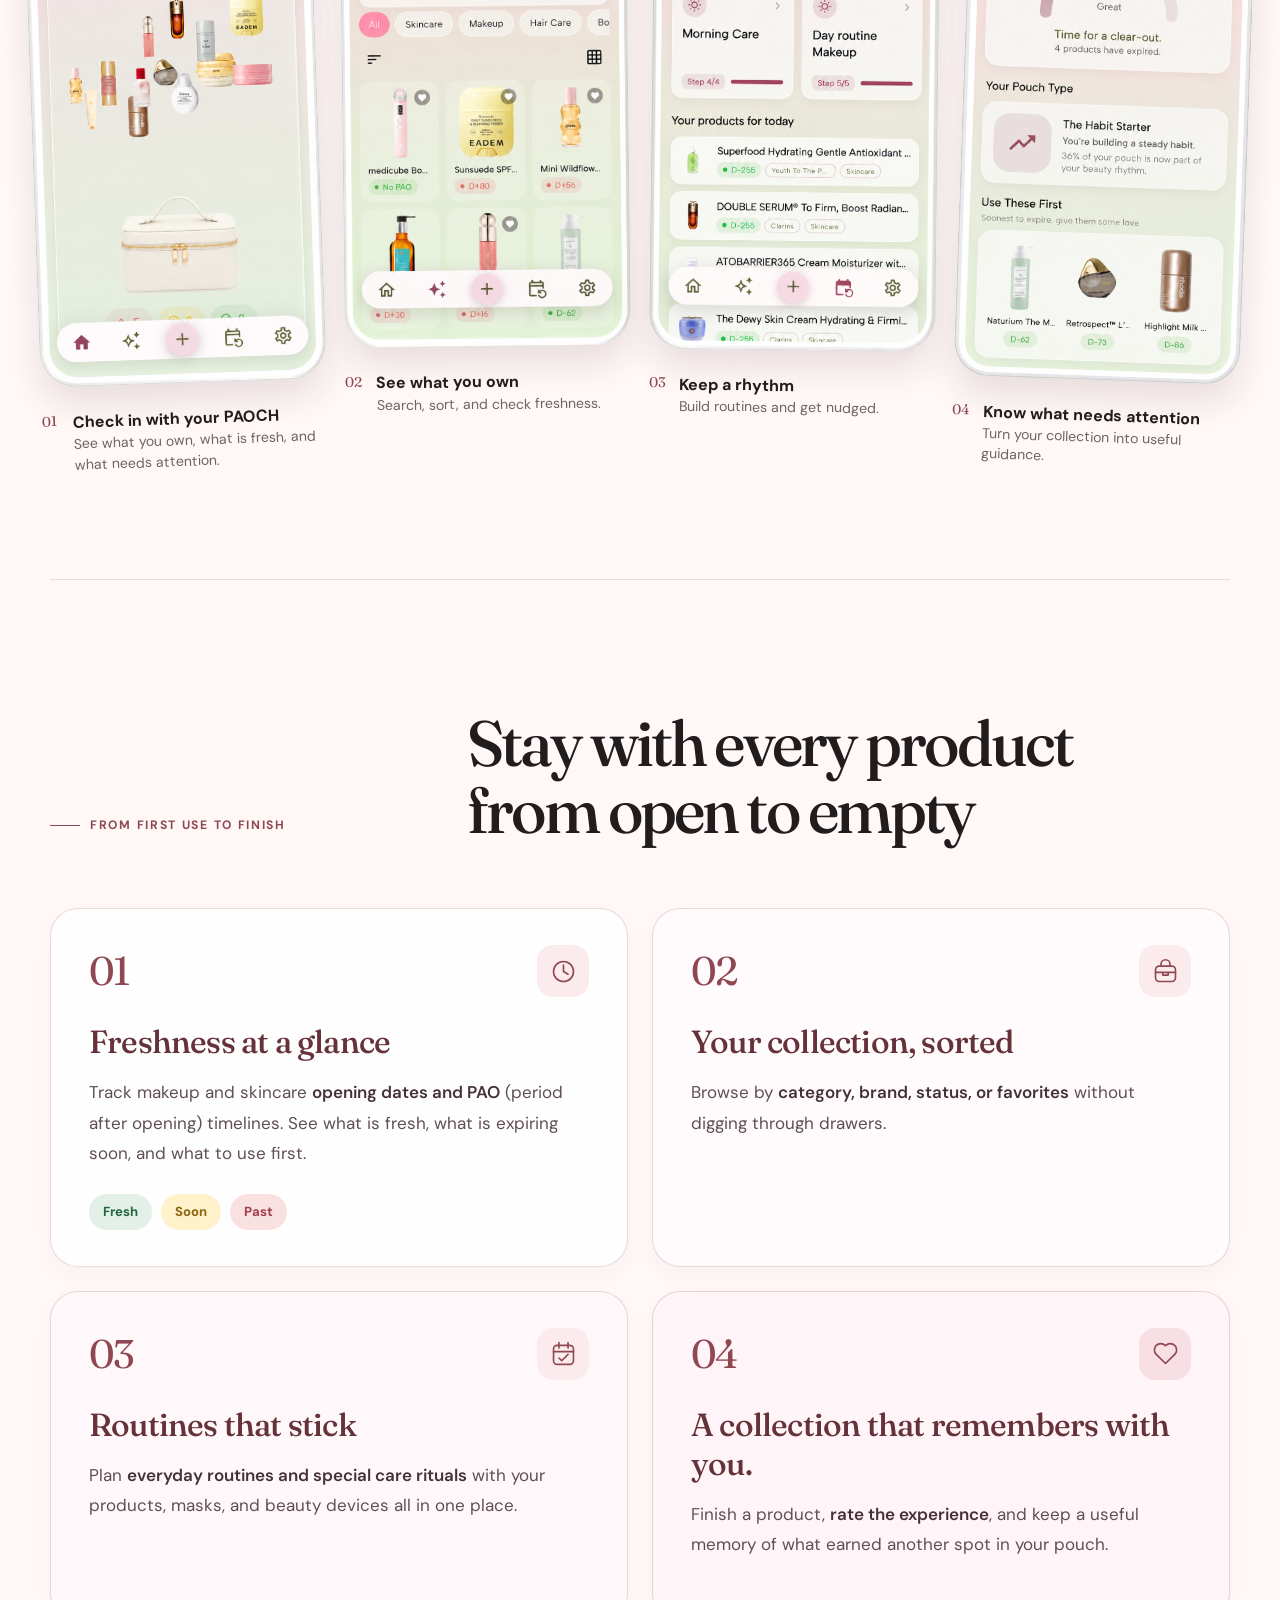
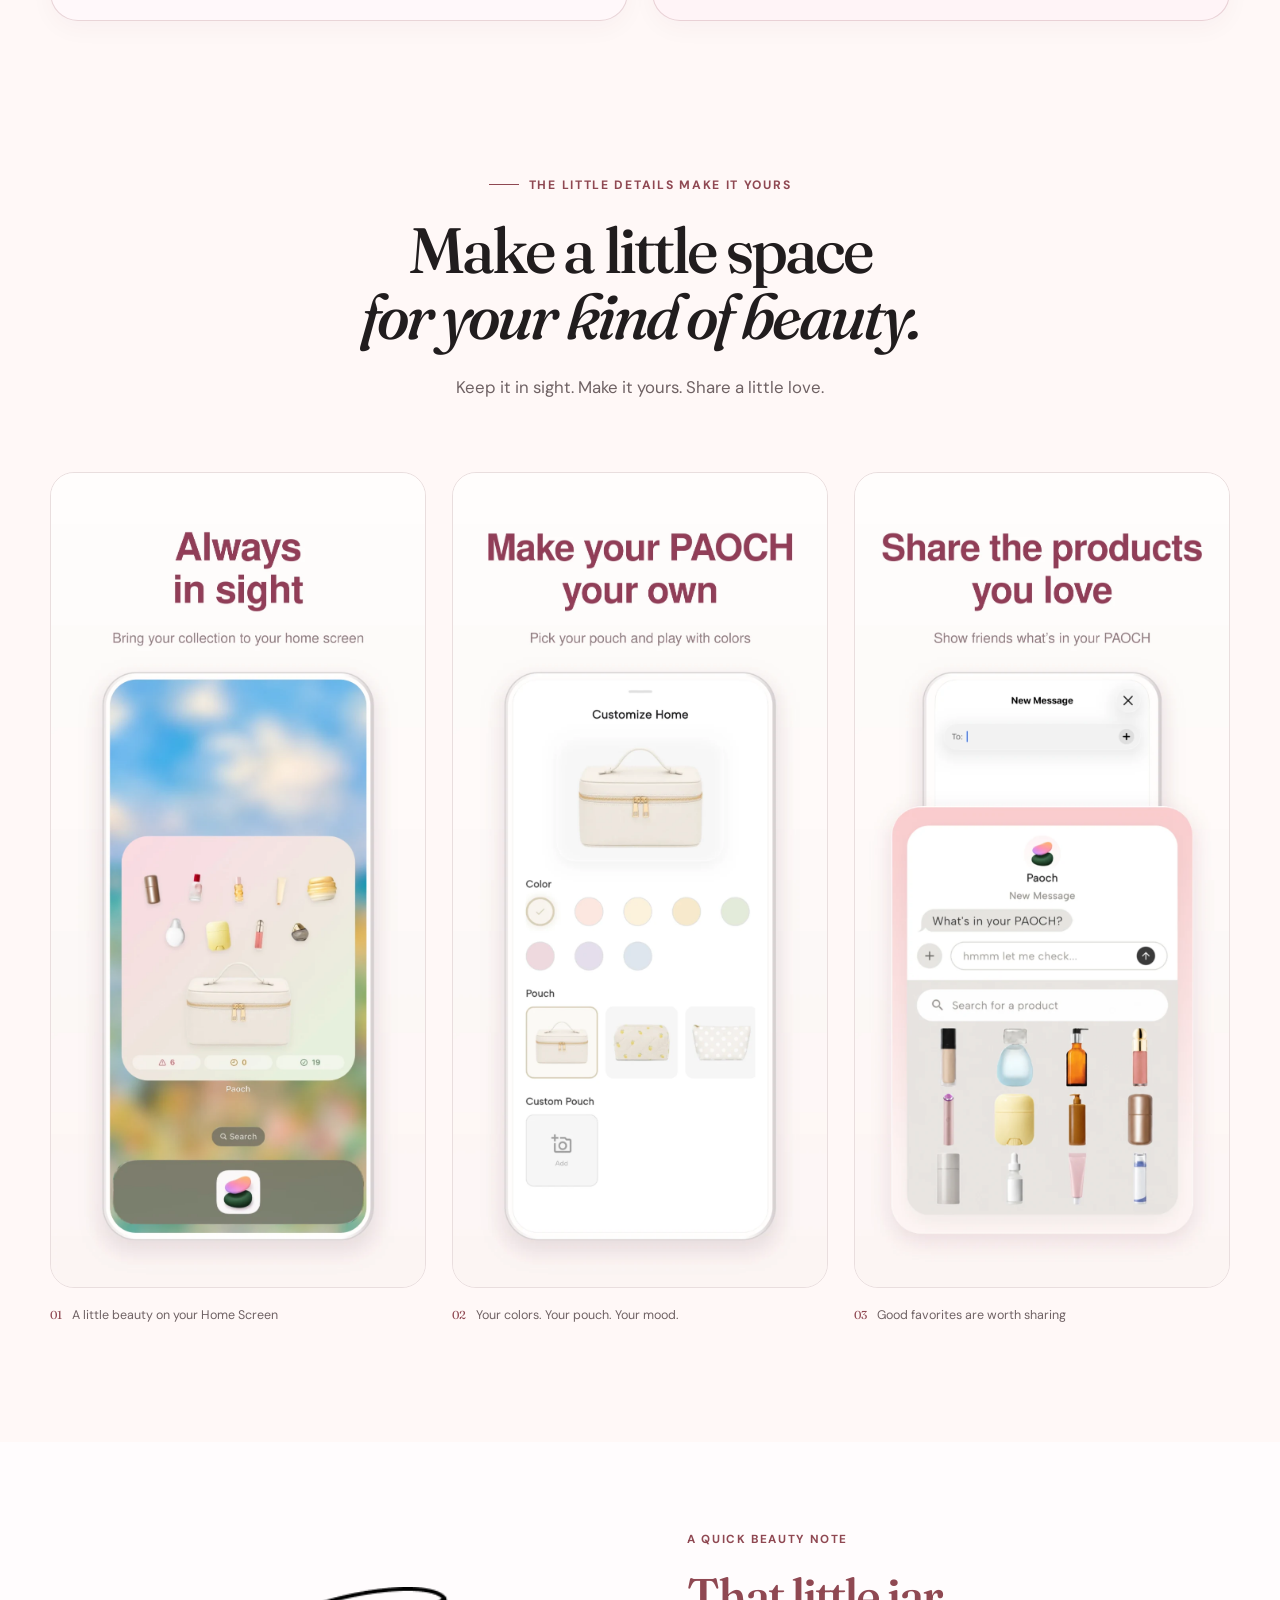
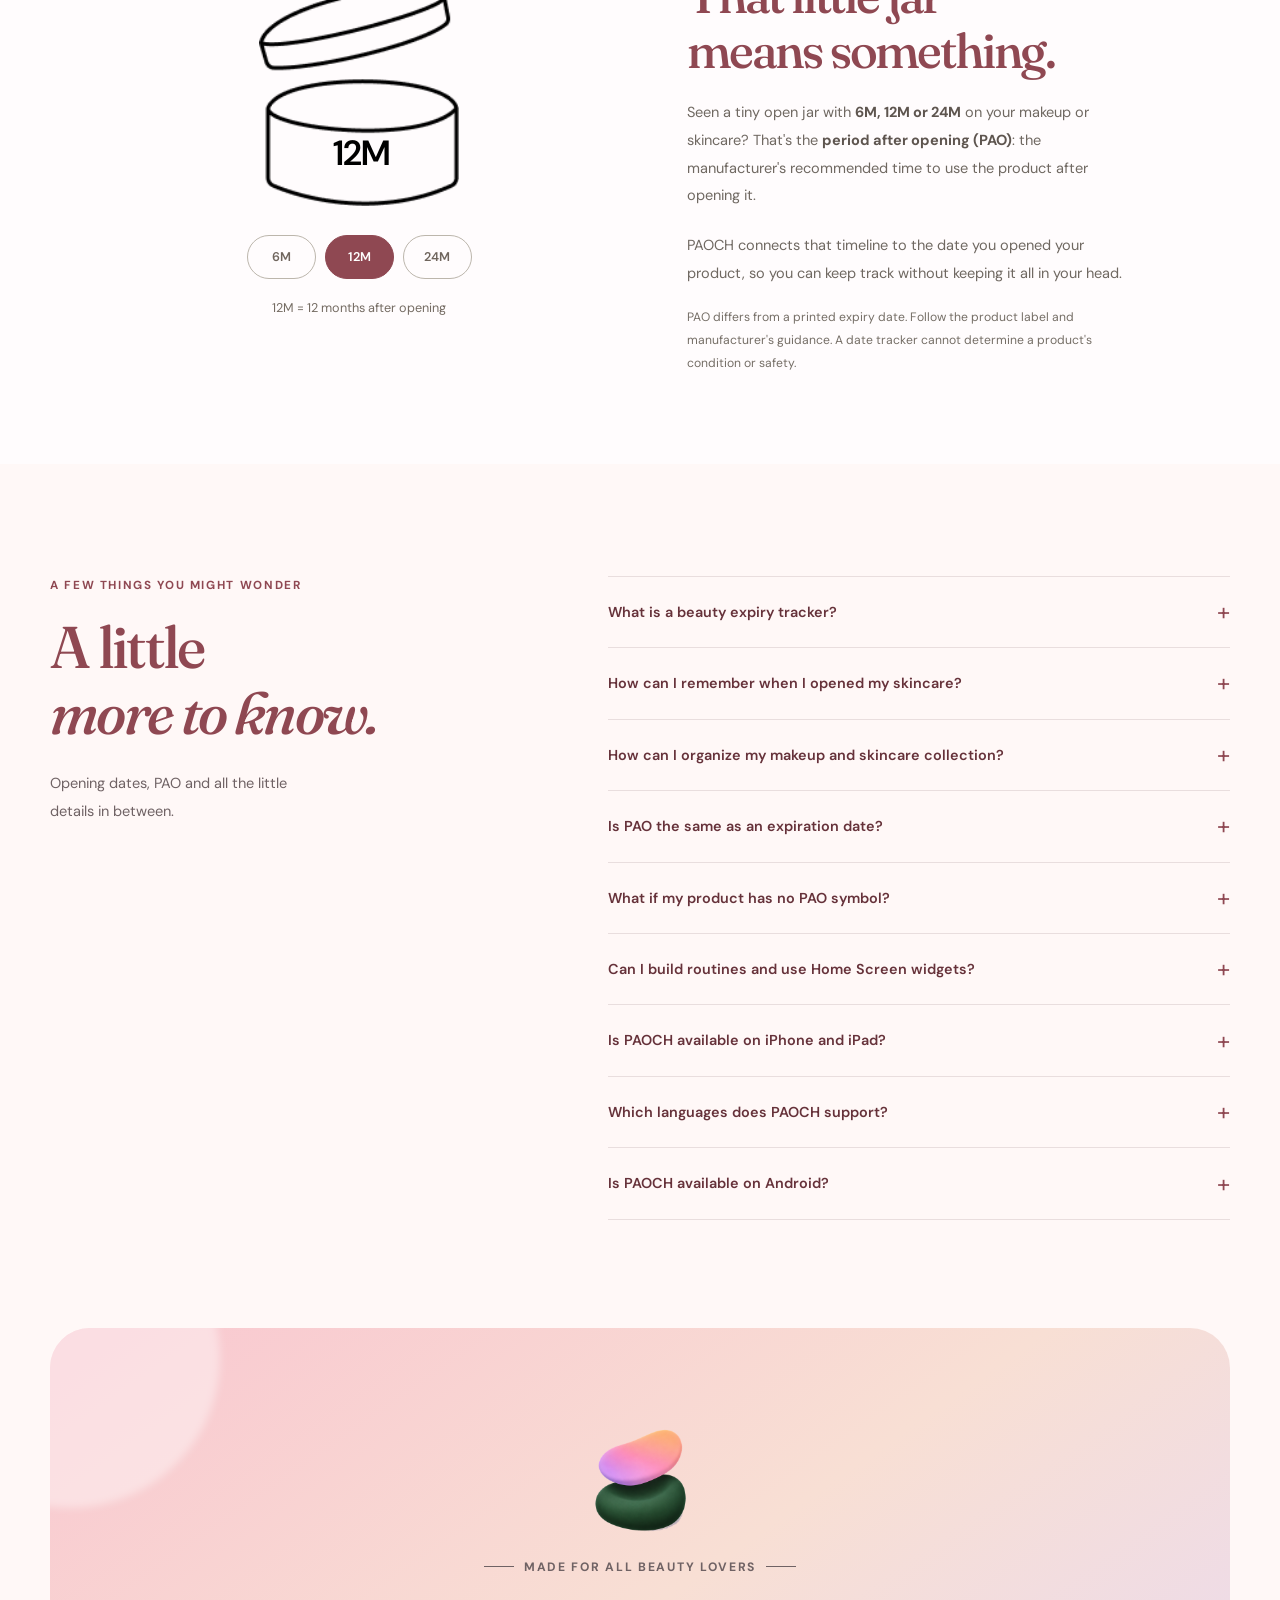
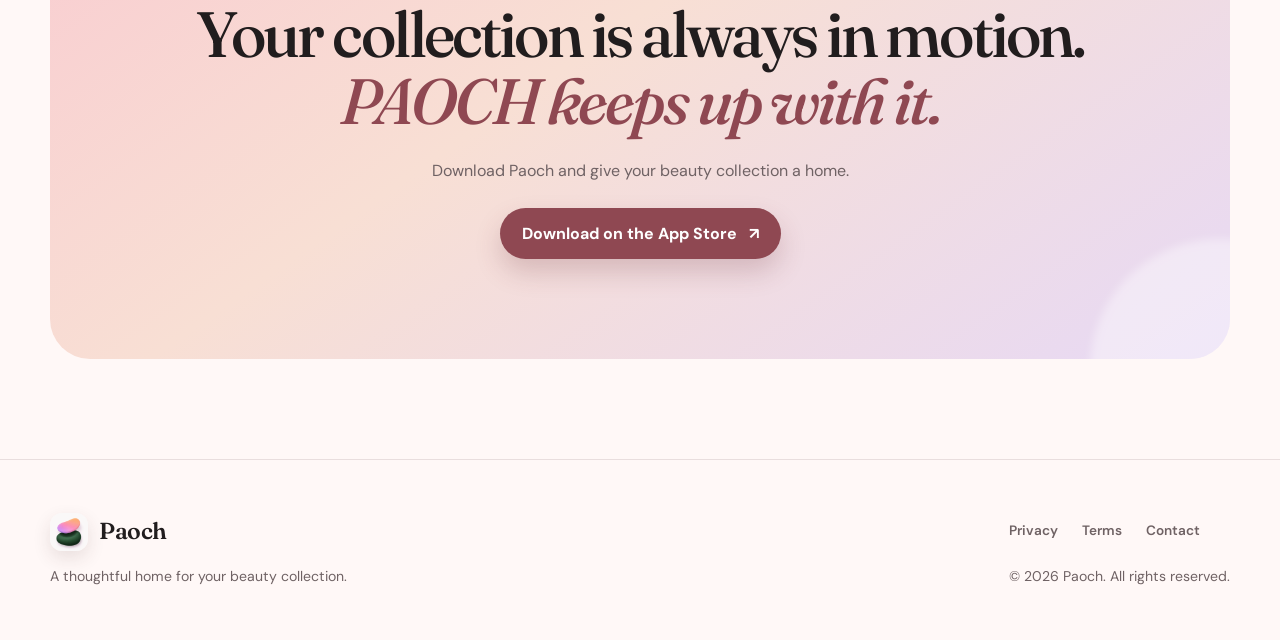
==== commit 008deb95: "Update Google Play downloads" ====
--- a/index.html
+++ b/index.html
@@ -6,9 +6,24 @@
   <meta name="theme-color" content="#fff8f7">
   <title>Beauty Expiry Tracker & Makeup Organizer | PAOCH</title>
   <meta name="description" content="Track makeup and skincare opening dates, PAO periods, and expiry reminders with PAOCH. Organize your beauty collection and daily routines in one place.">
+  <!-- Open Graph -->
+  <meta property="og:type" content="website">
+  <meta property="og:site_name" content="PAOCH">
   <meta property="og:title" content="Beauty Expiry Tracker & Makeup Organizer | PAOCH">
   <meta property="og:description" content="Track opening dates, PAO periods, and beauty expiry reminders with PAOCH. Keep your makeup, skincare, and routines organized.">
-  <meta property="og:image" content="assets/app-icon.png">
+  <meta property="og:url" content="https://officialpaoch.github.io/">
+  <meta property="og:image" content="https://officialpaoch.github.io/assets/app-icon.png">
+  <meta property="og:image:alt" content="Official PAOCH beauty expiry tracker app icon">
+  <meta property="og:image:type" content="image/png">
+  <meta property="og:image:width" content="512">
+  <meta property="og:image:height" content="512">
+
+  <!-- X / Twitter -->
+  <meta name="twitter:card" content="summary">
+  <meta name="twitter:title" content="Beauty Expiry Tracker & Makeup Organizer | PAOCH">
+  <meta name="twitter:description" content="Track opening dates, PAO periods, and beauty expiry reminders with PAOCH. Keep your makeup, skincare, and routines organized.">
+  <meta name="twitter:image" content="https://officialpaoch.github.io/assets/app-icon.png">
+  <meta name="twitter:image:alt" content="Official PAOCH beauty expiry tracker app icon">
   <link rel="icon" href="assets/app-icon.png">
   <link rel="stylesheet" href="style.css">
   <link rel="canonical" href="https://officialpaoch.github.io/">
@@ -25,16 +40,25 @@
   "@context": "https://schema.org",
   "@type": "SoftwareApplication",
   "name": "PAOCH",
+  "alternateName": "PAOCH: Beauty Expiry Tracker",
   "description": "PAOCH is a beauty expiry tracker for makeup and skincare. Track opening dates, PAO reminders, and beauty routines.",
   "applicationCategory": "LifestyleApplication",
-  "operatingSystem": "iOS, iPadOS",
+  "operatingSystem": "iOS, iPadOS, Android",
   "url": "https://officialpaoch.github.io/",
-  "installUrl": "https://apps.apple.com/app/id6796895822",
+  "installUrl": [
+    "https://apps.apple.com/app/id6796895822",
+    "https://play.google.com/store/apps/details?id=com.paoch.app&referrer=utm_source%3Dofficial_website%26utm_medium%3Dcta%26utm_campaign%3Dwebsite_download"
+  ],
   "image": "https://officialpaoch.github.io/assets/app-icon.png",
+  "author": {
+    "@type": "Person",
+    "name": "JUNGHYUN KIM"
+  },
   "offers": {
     "@type": "Offer",
     "price": 0,
-    "url": "https://apps.apple.com/app/id6796895822"
+    "url": "https://apps.apple.com/app/id6796895822",
+    "priceCurrency": "USD"
   }
 }
 </script>
@@ -55,6 +79,71 @@
     }
     @media (max-width: 650px) {
       #paoch-faq { scroll-margin-top: 82px; }
+    }
+  </style>
+  <style id="paoch-download-navigation">
+    .home .site-header .nav-download { position: relative; display: inline-flex; flex: 0 0 auto; }
+    .home .site-header .nav-download-toggle {
+      display: inline-flex;
+      align-items: center;
+      justify-content: center;
+      gap: 8px;
+      min-height: 44px;
+      color: var(--muted);
+      font-family: inherit;
+      font-size: .91rem;
+      font-weight: 600;
+      line-height: 1.3;
+      cursor: pointer;
+    }
+    .home .site-header .nav-download-toggle:hover,
+    .home .site-header .nav-download-toggle[aria-expanded="true"] { color: var(--wine); background: var(--white); }
+    .home .site-header .nav-download-chevron { width: 14px; height: 14px; flex: 0 0 14px; }
+    .home .site-header .nav-download-toggle[aria-expanded="true"] .nav-download-chevron { transform: rotate(180deg); }
+    .home .site-header .nav-download-options {
+      position: absolute;
+      z-index: 30;
+      top: calc(100% + 10px);
+      right: 0;
+      width: 216px;
+      max-width: calc(100vw - 30px);
+      padding: 7px;
+      border: 1px solid var(--line);
+      border-radius: 18px;
+      background: var(--white);
+      box-shadow: 0 16px 40px rgba(77, 37, 45, .15);
+    }
+    .home .site-header .nav-download-options[hidden] { display: none; }
+    .home .site-header .nav-download-option {
+      display: flex;
+      align-items: center;
+      gap: 12px;
+      min-height: 62px;
+      padding: 12px;
+      border-radius: 12px;
+      color: var(--ink);
+      font-size: 1rem;
+      font-weight: 600;
+      line-height: 1.25;
+      text-decoration: none;
+    }
+    .home .site-header .nav-download-option:hover,
+    .home .site-header .nav-download-option:focus-visible { background: var(--blush); color: var(--wine-dark); }
+    .home .site-header .nav-download-option small { display: block; margin-top: 10px; color: var(--muted); font-size: .875rem; font-weight: 400; }
+    .home .site-header .nav-store-label { display: block; }
+    .home .site-header .nav-store-badge { display: block; width: auto; height: 40px; max-width: 100%; }
+    .home .hero .store-buttons { align-items: center; gap: 16px; }
+    .home .hero .store-badge.official-store-badge { display: block; width: auto; min-width: 0; min-height: 0; padding: 0; border-radius: 0; background: transparent; }
+    .home .hero .official-store-badge img { display: block; width: auto; height: 52px; max-width: none; }
+    @media (max-width: 650px) {
+      .home .hero .store-buttons { grid-template-columns: max-content max-content; justify-content: center; gap: 12px; }
+      .home .hero .official-store-badge img { height: 44px; }
+    }
+    @media (max-width: 360px) {
+      .home .hero .official-store-badge img { height: 40px; }
+    }
+    @media (max-width: 650px) {
+      .home .site-header .nav-download-toggle { gap: 6px; font-size: .85rem; }
     }
   </style>
   <script src="paoch-additions/additions.js" defer></script>
@@ -69,7 +158,20 @@
       <nav aria-label="Primary navigation">
         <a class="nav-faq" href="#paoch-faq">FAQ</a>
         <a href="privacy-policy.html">Privacy</a>
-        <a class="nav-cta" href="https://apps.apple.com/app/id6796895822">Download</a>
+        <div class="nav-download">
+          <button class="nav-cta nav-download-toggle" id="nav-download-toggle" type="button" aria-expanded="false" aria-controls="nav-download-options">
+            Download
+            <svg class="nav-download-chevron" viewBox="0 0 16 16" fill="none" aria-hidden="true"><path d="m4 6 4 4 4-4" stroke="currentColor" stroke-width="1.5" stroke-linecap="round" stroke-linejoin="round"/></svg>
+          </button>
+          <div class="nav-download-options" id="nav-download-options" role="group" aria-label="Choose an app store" hidden>
+            <a class="nav-download-option" href="https://apps.apple.com/app/apple-store/id6796895822?pt=129191306&amp;ct=website&amp;mt=8" aria-label="Download PAOCH for iOS on the App Store">
+              <span class="nav-store-label"><img class="nav-store-badge" src="[data-uri]" alt="Download on the App Store" width="120" height="40"><small>iOS · iPhone &amp; iPad</small></span>
+            </a>
+            <a class="nav-download-option" href="https://play.google.com/store/apps/details?id=com.paoch.app&amp;referrer=utm_source%3Dofficial_website%26utm_medium%3Dcta%26utm_campaign%3Dwebsite_download" aria-label="Download PAOCH on Google Play for Android">
+              <span class="nav-store-label"><img class="nav-store-badge" src="[data-uri]" alt="Get it on Google Play" width="478" height="142"><small>Android</small></span>
+            </a>
+          </div>
+        </div>
       </nav>
     </div>
   </header>
@@ -79,16 +181,14 @@
       <div class="hero-copy">
         <p class="eyebrow"><span></span>Your beauty shelf, in your pocket</p>
         <h1>Love what you own.<br><em>Use every last drop.</em></h1>
-        <p class="hero-lede">PAOCH is a beauty tracking app for organizing makeup and skincare on iPhone and iPad. Record product opening dates, track period after opening (PAO) timelines, get expiry reminders, and manage your beauty routines in one place.</p>
+        <p class="hero-lede">PAOCH is a beauty tracking app for organizing makeup and skincare on iPhone, iPad, and Android. Record product opening dates, track period after opening (PAO) timelines, get expiry reminders, and manage your beauty routines in one place.</p>
         <div class="store-buttons" aria-label="Paoch availability">
-          <a class="store-badge" href="https://apps.apple.com/app/apple-store/id6796895822?pt=129191306&ct=website&mt=8" aria-label="Download Paoch on the App Store">
-            <svg class="store-icon" viewBox="0 0 24 24" aria-hidden="true"><path d="M15.7 2.2c.1 1.2-.4 2.3-1.1 3.1-.8.9-2 1.5-3.1 1.4-.1-1.1.4-2.3 1.1-3.1.8-.8 2-1.4 3.1-1.4ZM19.8 17.1c-.5 1.2-1.1 2.4-2 3.6-.8 1.1-1.7 2.3-3 2.3-1.1 0-1.5-.7-3-.7s-2 .7-3.1.7c-1.3 0-2.2-1.2-3-2.3C3.3 17.3 2 12.2 4.1 8.6A4.7 4.7 0 0 1 8 6.2c1.2 0 2.4.8 3.1.8.7 0 2.2-1 3.6-.9.6 0 2.6.2 3.9 2.1-3.4 2-2.9 6.8 1.2 8.9Z"/></svg>
-            <span><small>Download on the</small><strong>App Store</strong></span>
+          <a class="store-badge official-store-badge app-store-badge" href="https://apps.apple.com/app/apple-store/id6796895822?pt=129191306&ct=website&mt=8" aria-label="Download Paoch on the App Store">
+            <img src="[data-uri]" alt="Download on the App Store" width="120" height="40">
           </a>
-          <button class="store-badge" type="button" disabled>
-            <svg class="store-icon" viewBox="0 0 24 24" aria-hidden="true"><path d="M4 3.2v17.6L15.4 12 4 3.2Z"/><path d="m15.4 12 3.5-2.7c.7-.5 1.5.5.8 1L17.5 12l2.2 1.7c.7.5-.1 1.5-.8 1L15.4 12Z" opacity=".72"/></svg>
-            <span><small>Coming soon on</small><strong>Google Play</strong></span>
-          </button>
+          <a class="store-badge official-store-badge google-play-badge" href="https://play.google.com/store/apps/details?id=com.paoch.app&amp;referrer=utm_source%3Dofficial_website%26utm_medium%3Dcta%26utm_campaign%3Dwebsite_download" aria-label="Get Paoch on Google Play">
+            <img src="[data-uri]" alt="Get it on Google Play" width="478" height="142">
+          </a>
         </div>
         <div class="hero-actions">
           <a class="text-link" href="#showcase">Preview the app <span aria-hidden="true">↓</span></a>
@@ -233,7 +333,7 @@
         <details><summary>Can I build routines and use Home Screen widgets?</summary><p>Yes. Organize morning, evening and custom beauty routines, check off your steps and bring your collection to your Home Screen with widgets. Some features and widget sizes require PAOCH Pro.</p></details>
         <details><summary>Is PAOCH available on iPhone and iPad?</summary><p>Yes. You can find PAOCH on the App Store for iPhone and iPad. The App Store listing shows current device requirements and availability for your region.</p></details>
         <details><summary>Which languages does PAOCH support?</summary><p>PAOCH supports 40+ languages, including English, Korean, Japanese, Spanish, French and German. <a href="https://apps.apple.com/app/id6796895822">Check the App Store for the full, current language list.</a></p></details>
-        <details><summary>When will PAOCH be available on Android?</summary><p>PAOCH for Android is currently in testing and is expected to launch soon.</p></details>
+        <details><summary>Is PAOCH available on Android?</summary><p>Yes. PAOCH is now available on Android. <a href="https://play.google.com/store/apps/details?id=com.paoch.app&amp;referrer=utm_source%3Dofficial_website%26utm_medium%3Dcta%26utm_campaign%3Dwebsite_download">Download PAOCH on Google Play.</a> The Google Play listing shows current device requirements and availability for your region.</p></details>
       </div>
     </div></section>
 
@@ -260,5 +360,42 @@
       <p class="copyright">© 2026 Paoch. All rights reserved.</p>
     </div>
   </footer>
+  <script id="paoch-download-menu-behavior">
+    (() => {
+      const download = document.querySelector('.nav-download');
+      const toggle = document.getElementById('nav-download-toggle');
+      const options = document.getElementById('nav-download-options');
+      if (!download || !toggle || !options) return;
+
+      const setOpen = (open) => {
+        toggle.setAttribute('aria-expanded', String(open));
+        options.hidden = !open;
+      };
+
+      toggle.addEventListener('click', () => setOpen(options.hidden));
+      toggle.addEventListener('keydown', (event) => {
+        if (event.key === 'ArrowDown') {
+          event.preventDefault();
+          setOpen(true);
+          options.querySelector('a').focus();
+        }
+      });
+      document.addEventListener('pointerdown', (event) => {
+        if (!download.contains(event.target)) setOpen(false);
+      });
+      document.addEventListener('keydown', (event) => {
+        if (event.key === 'Escape' && !options.hidden) {
+          setOpen(false);
+          toggle.focus();
+        }
+      });
+      download.addEventListener('focusout', (event) => {
+        if (!download.contains(event.relatedTarget)) setOpen(false);
+      });
+      options.addEventListener('click', (event) => {
+        if (event.target.closest('a')) setOpen(false);
+      });
+    })();
+  </script>
 </body>
 </html>
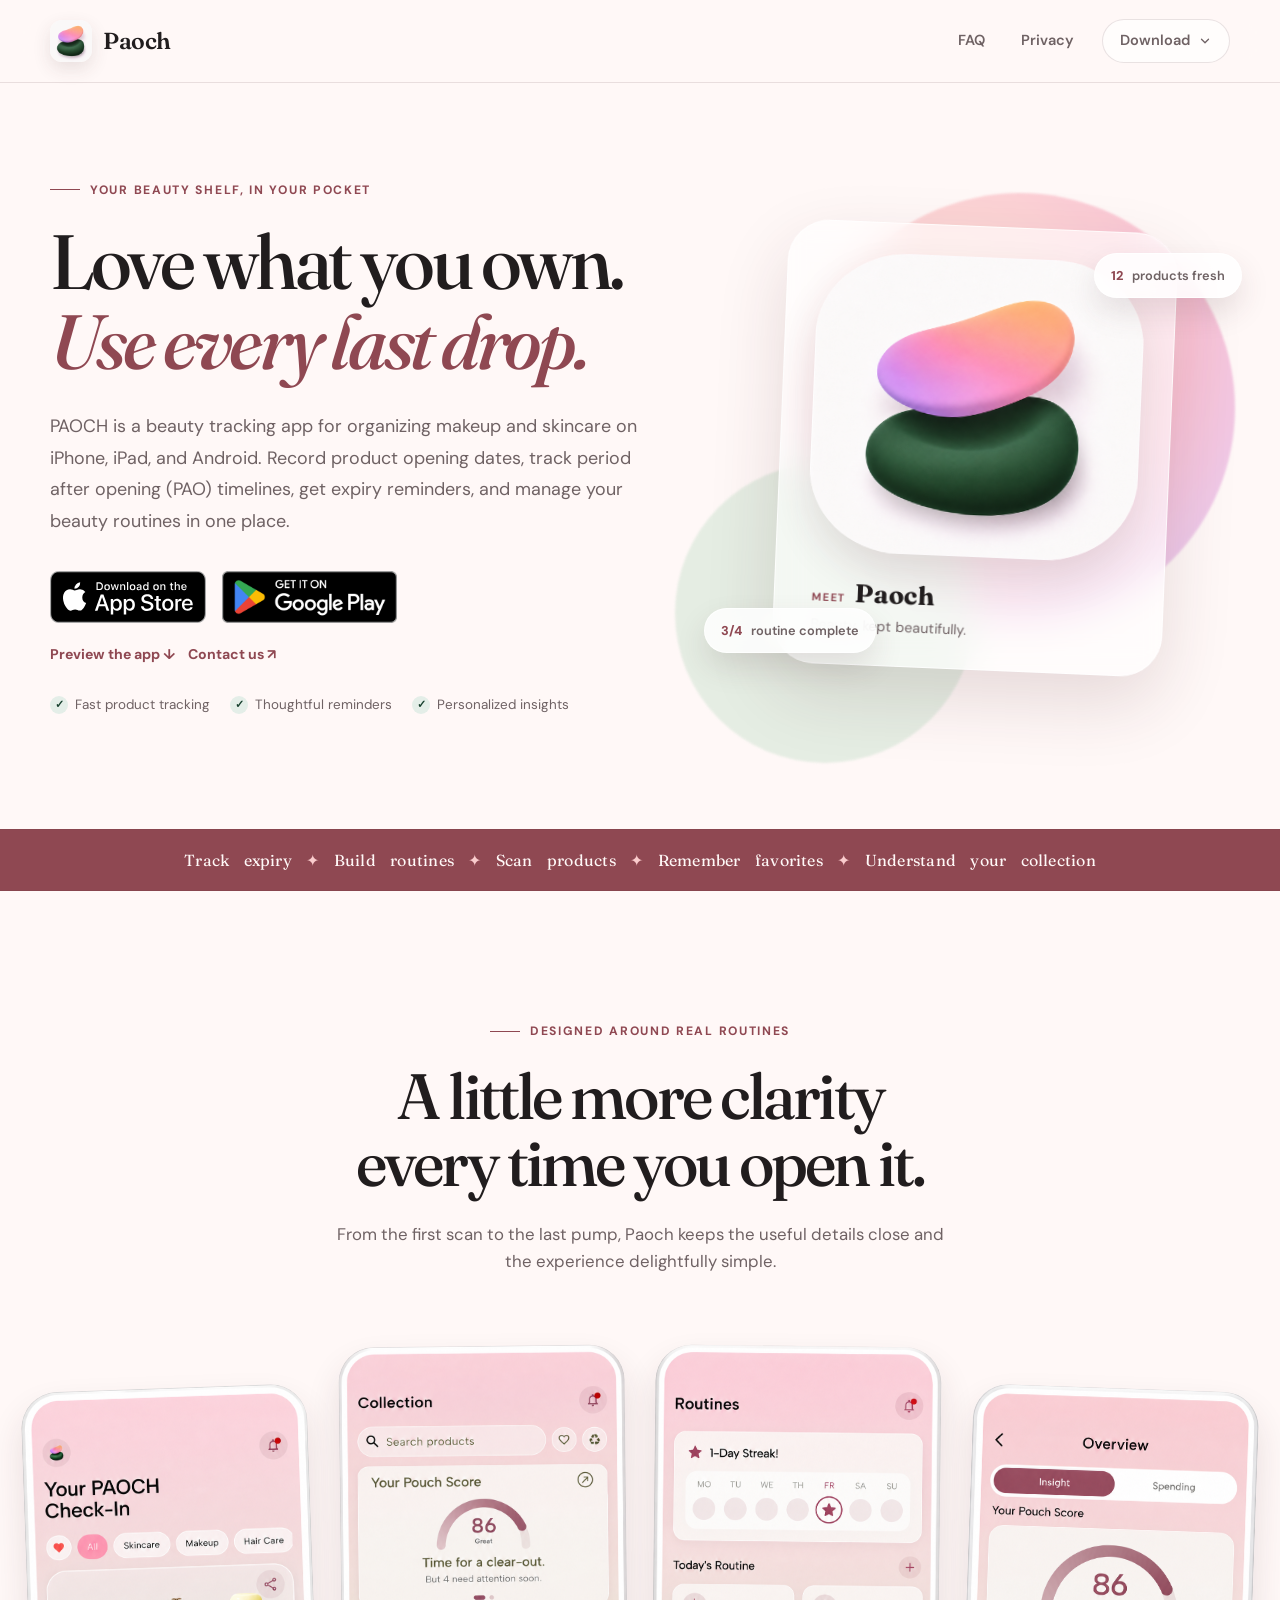
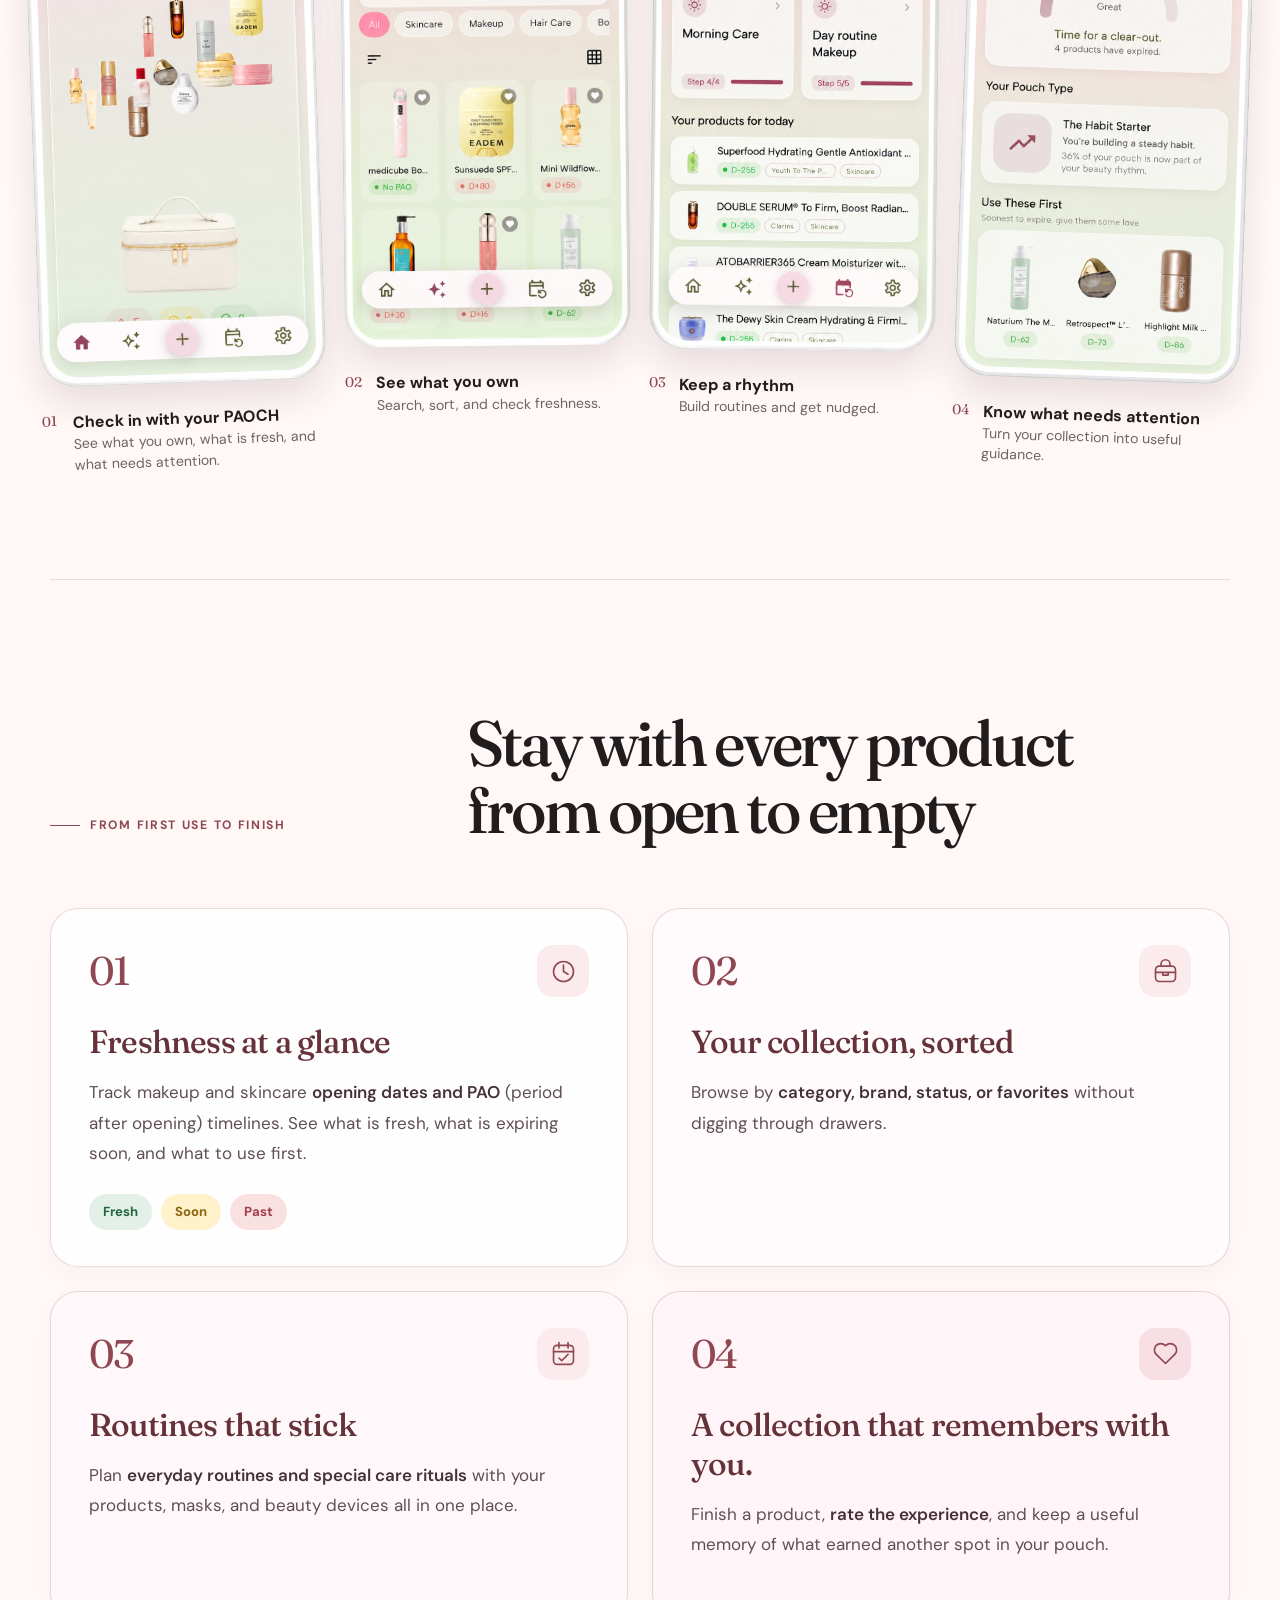
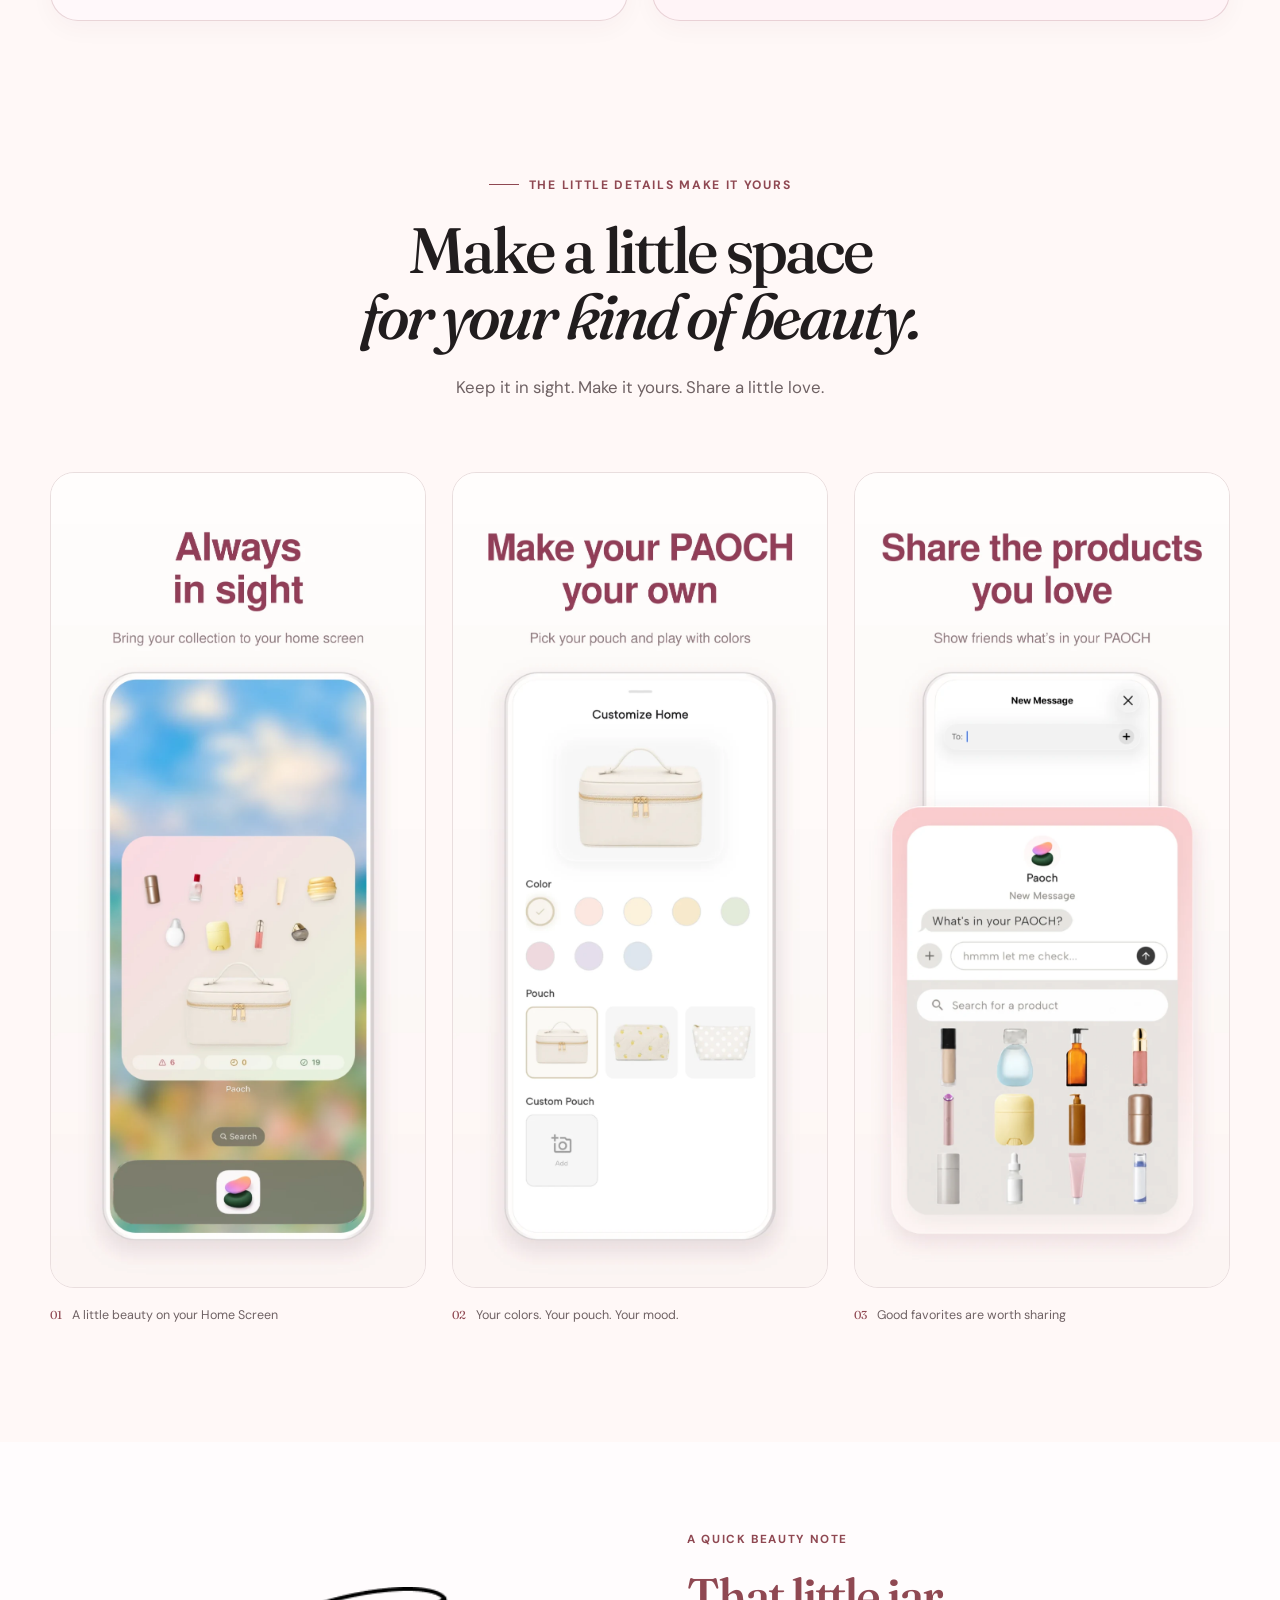
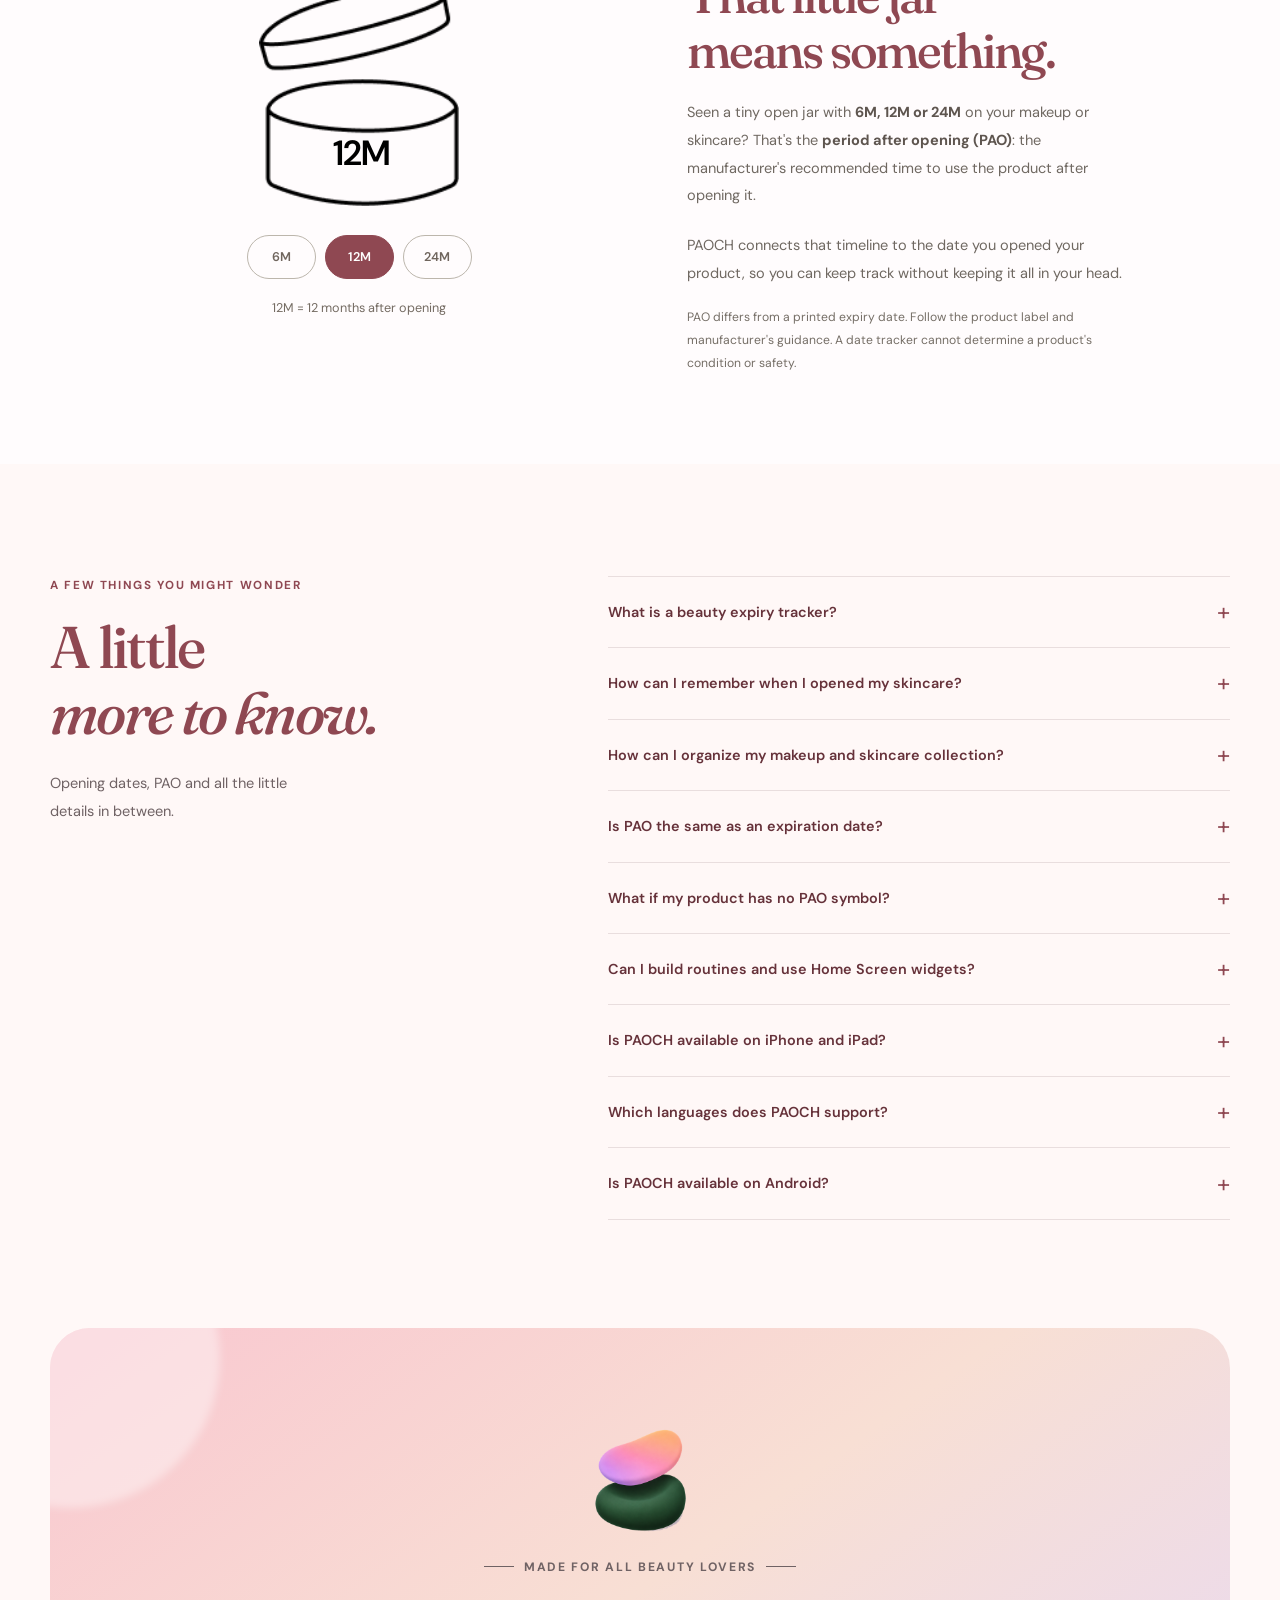
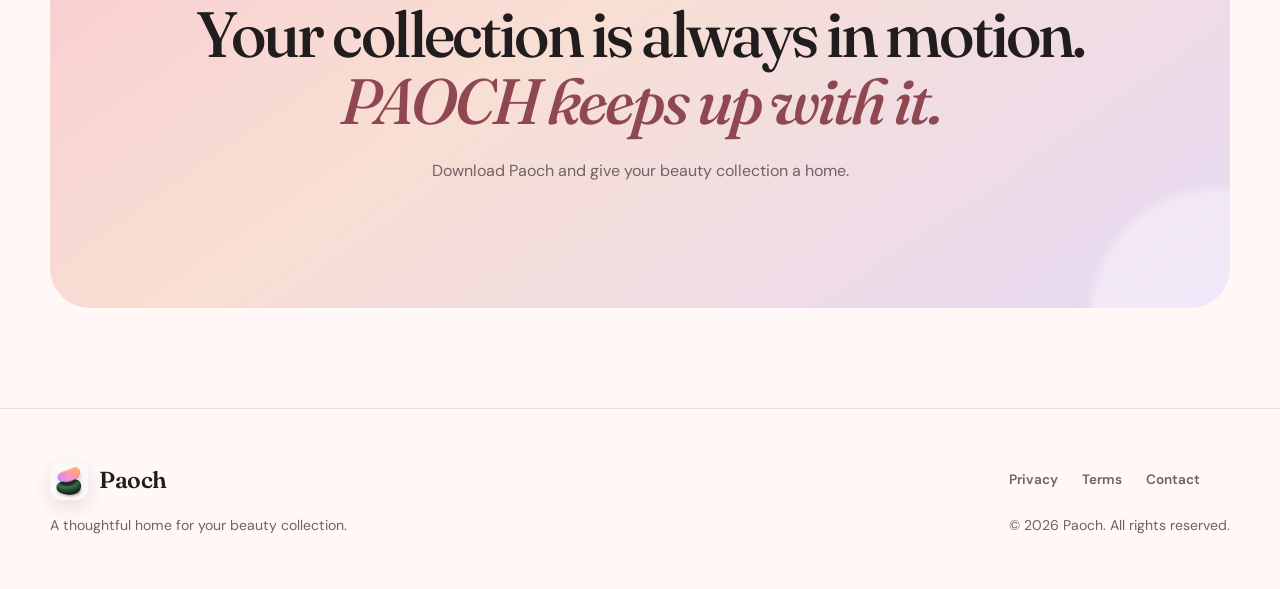
==== commit f947dcf3: "Remove bottom App Store download button" ====
--- a/index.html
+++ b/index.html
@@ -344,7 +344,6 @@
       <p class="eyebrow centered"><span></span>Made for all beauty lovers<span></span></p>
       <h2>Your collection is always in motion.<br><em>PAOCH keeps up with it.</em></h2>
       <p>Download Paoch and give your beauty collection a home.</p>
-      <a class="button button-primary" href="https://apps.apple.com/app/id6796895822">Download on the App Store <span aria-hidden="true">↗</span></a>
     </section>
   </main>
 
